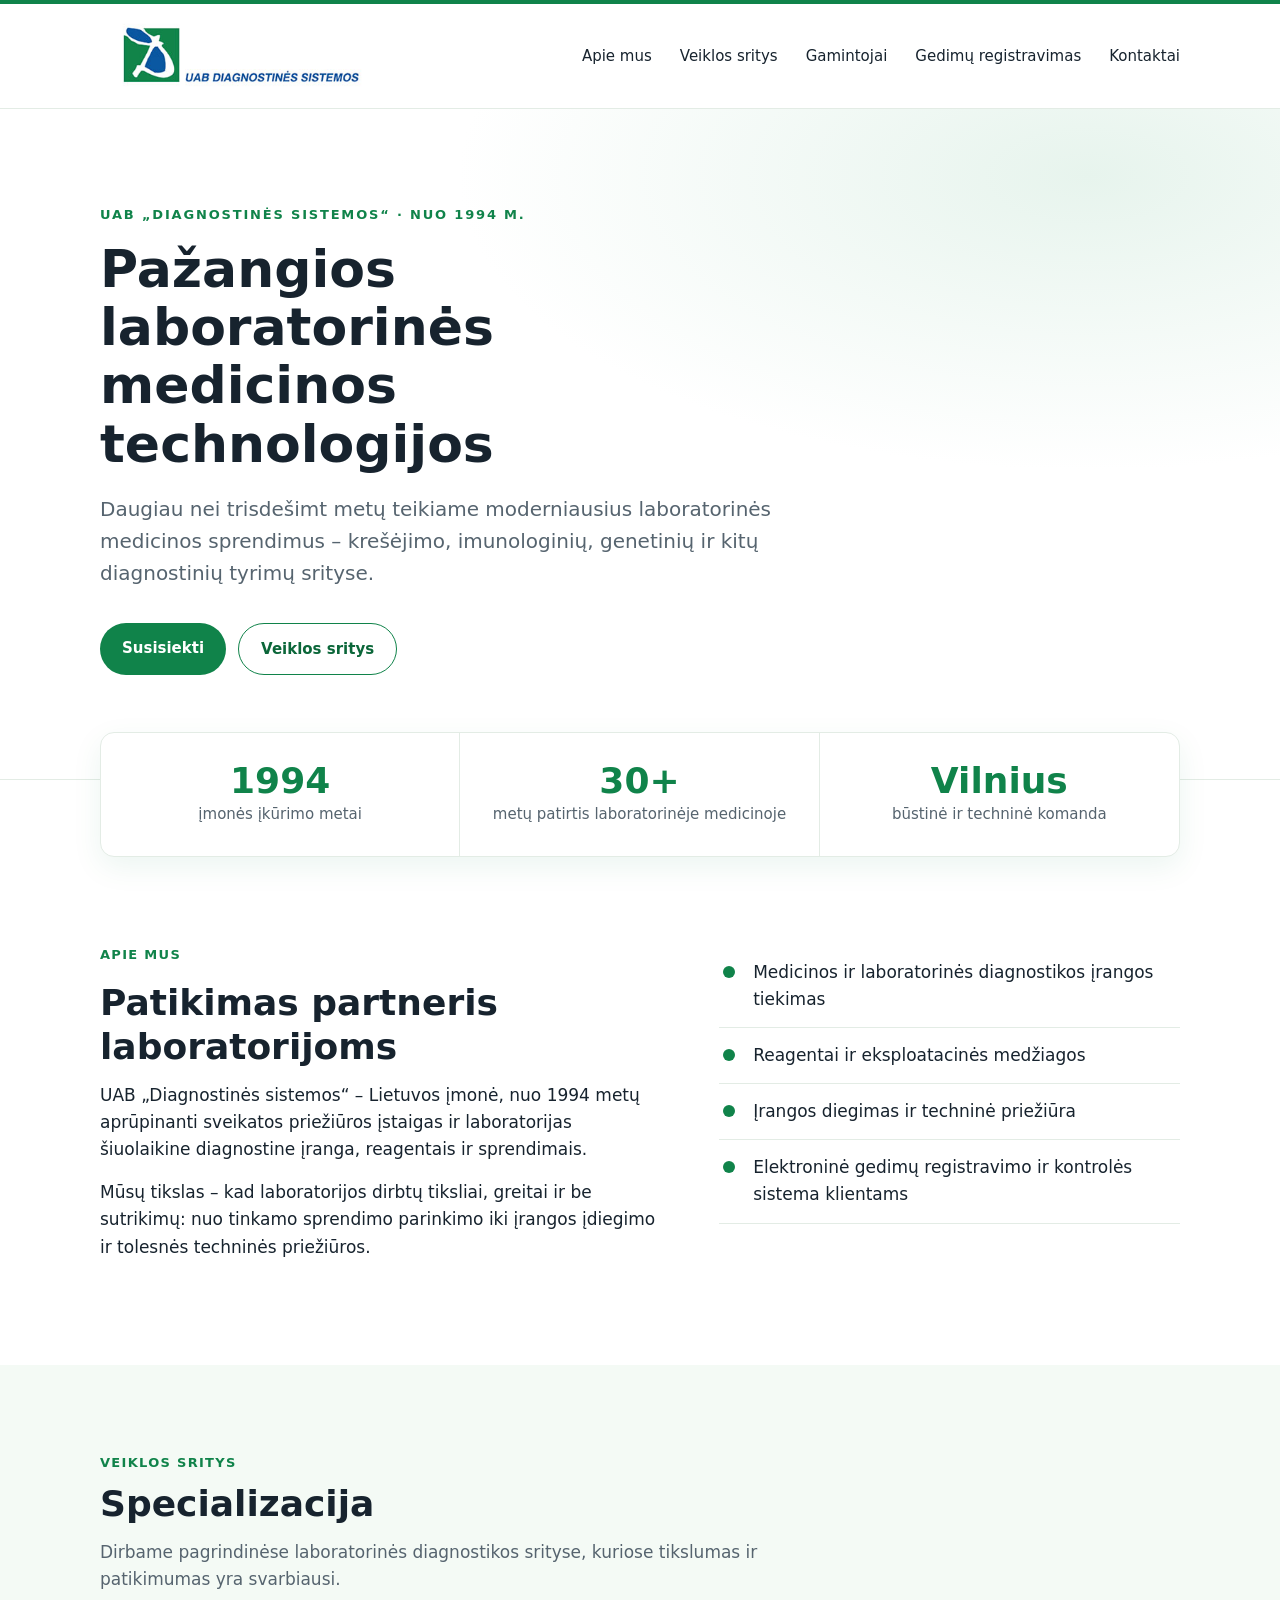
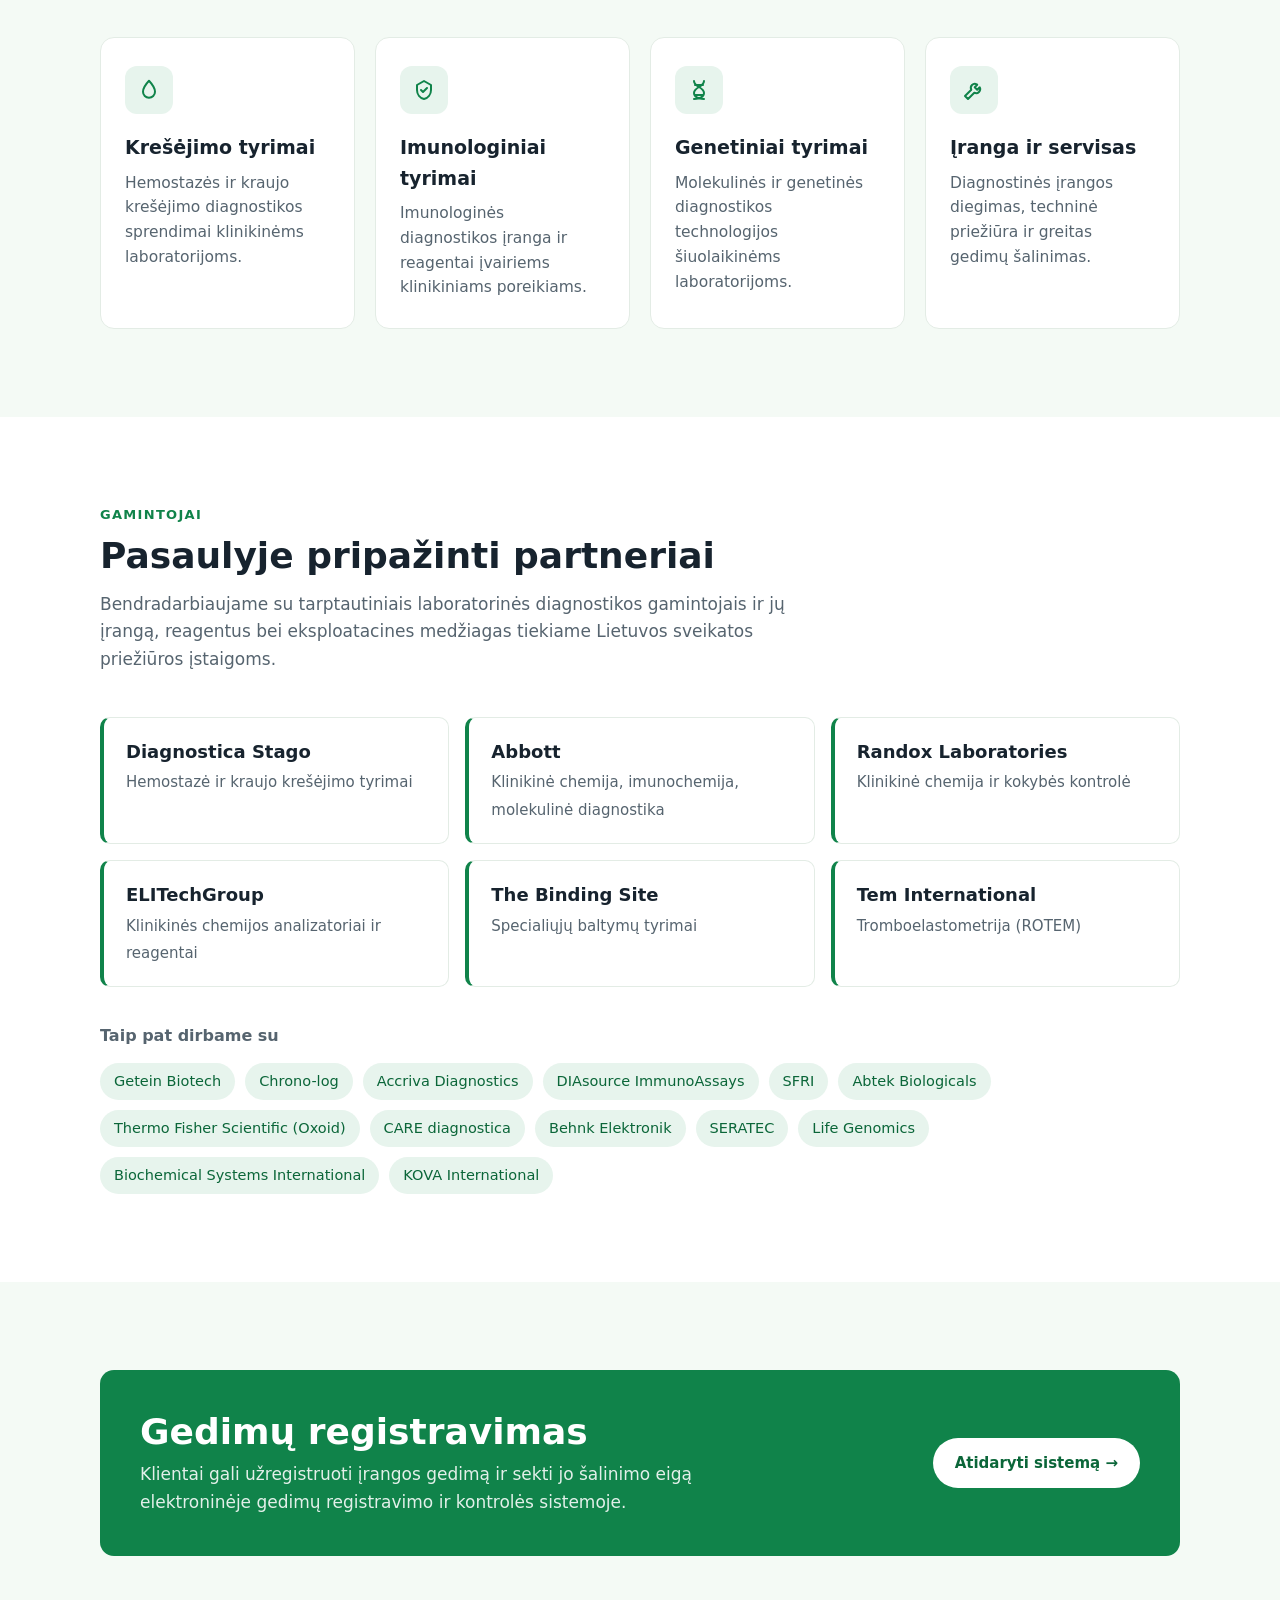
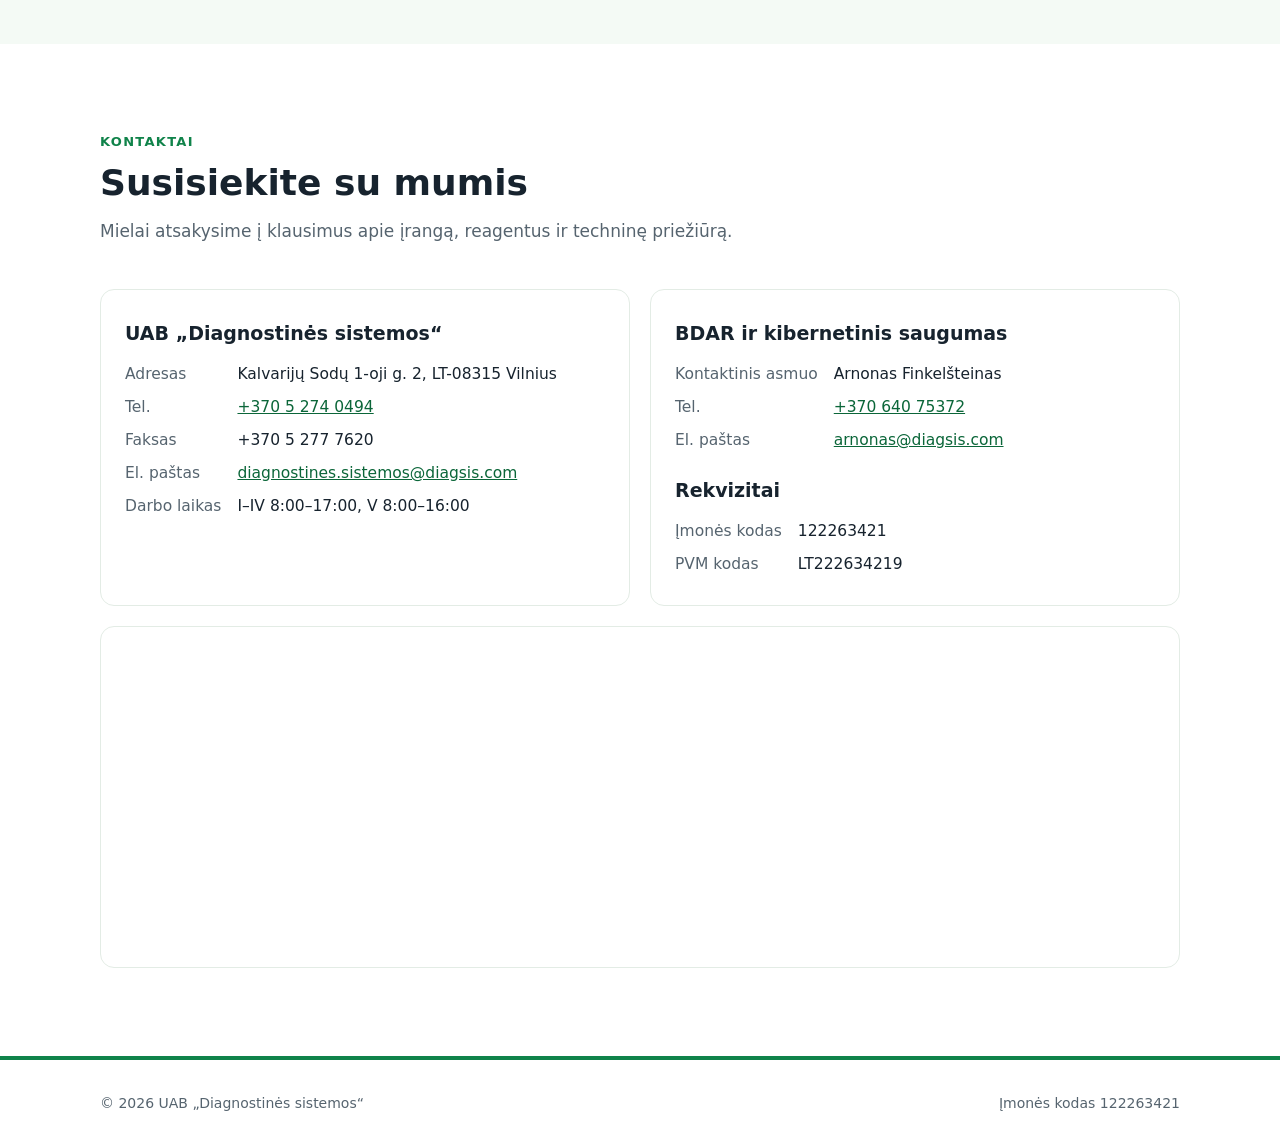
==== index.html @ 05406d53 "Gamintojų skiltis Co-Authored-By: Claude Opus 5 <noreply@anthropic.com>" ====
<!doctype html>
<html lang="lt">
<head>
  <meta charset="utf-8">
  <meta name="viewport" content="width=device-width, initial-scale=1">
  <title>UAB „Diagnostinės sistemos“ – pažangios laboratorinės medicinos technologijos</title>
  <meta name="description" content="Daugiau nei trisdešimt metų moderniausius laboratorinės medicinos sprendimus teikianti įmonė. Specializuojamės krešėjimo, imunologinių, genetinių ir kitų diagnostinių tyrimų srityse.">
  <link rel="icon" href="img/diagnostines-sistemos.jpg">
  <style>
    :root {
      --green: #10834a;
      --green-dark: #0b6639;
      --green-soft: #e7f4ed;
      --green-line: #c9e5d6;
      --ink: #17232e;
      --muted: #56646f;
      --line: #e3ece5;
      --bg: #ffffff;
      --bg-soft: #f4faf5;
      --radius: 14px;
      --wrap: 1120px;
    }
    * { box-sizing: border-box; }
    html { scroll-behavior: smooth; }
    body {
      margin: 0; background: var(--bg); color: var(--ink);
      font-family: system-ui, -apple-system, "Segoe UI", Roboto, Arial, sans-serif;
      line-height: 1.6; font-size: 17px;
    }
    a { color: var(--green-dark); }
    img { max-width: 100%; height: auto; display: block; }
    .wrap { max-width: var(--wrap); margin: 0 auto; padding: 0 20px; }

    /* Antraštė */
    header {
      position: sticky; top: 0; z-index: 10; background: rgba(255,255,255,.96);
      border-top: 4px solid var(--green); border-bottom: 1px solid var(--line); backdrop-filter: blur(6px);
    }
    .nav { display: flex; align-items: center; justify-content: space-between; gap: 16px; height: 104px; }
    .nav img { height: 76px; width: auto; }
    .nav ul { list-style: none; display: flex; gap: 28px; margin: 0; padding: 0; }
    .nav ul a { color: var(--ink); text-decoration: none; font-weight: 500; font-size: 15px; }
    .nav ul a:hover { color: var(--green); }
    @media (max-width: 760px) {
      .nav { height: 80px; }
      .nav img { height: 54px; }
      .nav ul { display: none; }
    }

    /* Pagrindinis blokas */
    .hero {
      background: radial-gradient(900px 420px at 85% 10%, var(--green-soft), transparent 70%), #fff;
      color: var(--ink); padding: 96px 0 104px; border-bottom: 1px solid var(--line);
    }
    .hero .eyebrow { text-transform: uppercase; letter-spacing: .14em; font-size: 13px; color: var(--green); font-weight: 600; margin: 0 0 14px; }
    .hero h1 { font-size: clamp(32px, 5vw, 52px); line-height: 1.12; margin: 0 0 20px; max-width: 16ch; font-weight: 700; color: var(--ink); }
    .hero p.lead { font-size: clamp(17px, 2vw, 20px); max-width: 58ch; margin: 0 0 34px; color: var(--muted); }
    .btns { display: flex; flex-wrap: wrap; gap: 12px; }
    .btn {
      display: inline-block; padding: 13px 22px; border-radius: 999px; font-weight: 600;
      text-decoration: none; font-size: 15px; transition: background .2s, color .2s;
    }
    .btn-primary { background: var(--green); color: #fff; }
    .btn-primary:hover { background: var(--green-dark); }
    .btn-outline { border: 1.5px solid var(--green); color: var(--green-dark); }
    .btn-outline:hover { background: var(--green-soft); }
    .btn-light { background: #fff; color: var(--green-dark); }
    .btn-light:hover { background: var(--green-soft); }

    /* Skaičiai */
    .facts { margin-top: -48px; }
    .facts .grid {
      display: grid; grid-template-columns: repeat(3, 1fr); background: #fff;
      border-radius: var(--radius); border: 1px solid var(--line); box-shadow: 0 10px 30px rgba(16,131,74,.08); overflow: hidden;
    }
    .fact { padding: 28px 24px; text-align: center; border-right: 1px solid var(--line); }
    .fact:last-child { border-right: 0; }
    .fact b { display: block; font-size: 36px; color: var(--green); line-height: 1.1; }
    .fact span { color: var(--muted); font-size: 15px; }
    @media (max-width: 640px) {
      .facts .grid { grid-template-columns: 1fr; }
      .fact { border-right: 0; border-bottom: 1px solid var(--line); }
      .fact:last-child { border-bottom: 0; }
    }

    /* Skyriai */
    section { padding: 88px 0; }
    section.soft { background: var(--bg-soft); }
    h2 { font-size: clamp(26px, 3.4vw, 36px); margin: 0 0 14px; line-height: 1.2; }
    .intro { color: var(--muted); max-width: 64ch; margin: 0 0 44px; }
    .kicker { color: var(--green); font-weight: 600; text-transform: uppercase; letter-spacing: .1em; font-size: 13px; margin: 0 0 8px; }

    .about { display: grid; grid-template-columns: 1.1fr .9fr; gap: 56px; align-items: start; }
    .about p { margin: 0 0 16px; }
    .about ul { margin: 0; padding: 0; list-style: none; }
    .about li { padding: 14px 0 14px 34px; border-bottom: 1px solid var(--line); position: relative; }
    .about li::before {
      content: ""; position: absolute; left: 4px; top: 21px; width: 12px; height: 12px;
      border-radius: 50%; background: var(--green);
    }
    @media (max-width: 820px) { .about { grid-template-columns: 1fr; gap: 28px; } }

    .cards { display: grid; grid-template-columns: repeat(auto-fit, minmax(240px, 1fr)); gap: 20px; }
    .card {
      transition: border-color .2s, box-shadow .2s;
      background: #fff; border: 1px solid var(--line); border-radius: var(--radius); padding: 28px 24px;
    }
    .card .icon {
      width: 48px; height: 48px; border-radius: 12px; display: grid; place-items: center;
      background: var(--green-soft); color: var(--green); margin-bottom: 18px;
    }
    .card h3 { margin: 0 0 8px; font-size: 19px; }
    .card:hover { border-color: var(--green-line); box-shadow: 0 8px 24px rgba(16,131,74,.08); }
    .card p { margin: 0; color: var(--muted); font-size: 15.5px; }

    /* Gamintojai */
    .brands { display: grid; grid-template-columns: repeat(auto-fit, minmax(300px, 1fr)); gap: 16px; }
    .brand {
      background: #fff; border: 1px solid var(--line); border-left: 4px solid var(--green);
      border-radius: 10px; padding: 20px 22px;
    }
    .brand b { display: block; font-size: 18px; margin-bottom: 2px; }
    .brand span { color: var(--muted); font-size: 15px; }
    .more { margin-top: 36px; }
    .more h3 { font-size: 16px; margin: 0 0 14px; color: var(--muted); font-weight: 600; }
    .chips { display: flex; flex-wrap: wrap; gap: 10px; margin: 0; padding: 0; list-style: none; }
    .chips li {
      background: var(--green-soft); color: var(--green-dark); border-radius: 999px;
      padding: 7px 14px; font-size: 14.5px; font-weight: 500;
    }
    @media (max-width: 360px) { .brands { grid-template-columns: 1fr; } }

    /* Gedimų sistema */
    .cta {
      display: flex; align-items: center; justify-content: space-between; gap: 28px; flex-wrap: wrap;
      background: var(--green); color: #fff; border-radius: var(--radius); padding: 40px;
    }
    .cta h2 { color: #fff; margin-bottom: 8px; }
    .cta p { margin: 0; opacity: .88; max-width: 56ch; }

    /* Kontaktai */
    .contact { display: grid; grid-template-columns: 1fr 1fr; gap: 20px; }
    .contact .card h3 { margin-bottom: 14px; }
    .contact dl { margin: 0; display: grid; grid-template-columns: auto 1fr; gap: 8px 16px; font-size: 15.5px; }
    .contact dt { color: var(--muted); }
    .contact dd { margin: 0; overflow-wrap: anywhere; }
    .map { grid-column: 1 / -1; border-radius: var(--radius); overflow: hidden; border: 1px solid var(--line); }
    .map iframe { width: 100%; height: 340px; border: 0; display: block; }
    @media (max-width: 760px) { .contact { grid-template-columns: 1fr; } .cta { padding: 28px; } }

    footer { background: #fff; color: var(--muted); border-top: 4px solid var(--green); padding: 32px 0; font-size: 14px; }
    footer .wrap { display: flex; justify-content: space-between; gap: 16px; flex-wrap: wrap; }
  </style>
</head>
<body>

  <header>
    <div class="wrap nav">
      <a href="#"><img src="img/diagnostines-sistemos.jpg" alt="UAB „Diagnostinės sistemos“" width="400" height="107"></a>
      <ul>
        <li><a href="#apie">Apie mus</a></li>
        <li><a href="#sritys">Veiklos sritys</a></li>
        <li><a href="#gamintojai">Gamintojai</a></li>
        <li><a href="#gedimai">Gedimų registravimas</a></li>
        <li><a href="#kontaktai">Kontaktai</a></li>
      </ul>
    </div>
  </header>

  <main>
    <div class="hero">
      <div class="wrap">
        <p class="eyebrow">UAB „Diagnostinės sistemos“ · nuo 1994 m.</p>
        <h1>Pažangios laboratorinės medicinos technologijos</h1>
        <p class="lead">Daugiau nei trisdešimt metų teikiame moderniausius laboratorinės medicinos sprendimus – krešėjimo, imunologinių, genetinių ir kitų diagnostinių tyrimų srityse.</p>
        <div class="btns">
          <a class="btn btn-primary" href="#kontaktai">Susisiekti</a>
          <a class="btn btn-outline" href="#sritys">Veiklos sritys</a>
        </div>
      </div>
    </div>

    <div class="wrap facts">
      <div class="grid">
        <div class="fact"><b>1994</b><span>įmonės įkūrimo metai</span></div>
        <div class="fact"><b>30+</b><span>metų patirtis laboratorinėje medicinoje</span></div>
        <div class="fact"><b>Vilnius</b><span>būstinė ir techninė komanda</span></div>
      </div>
    </div>

    <section id="apie">
      <div class="wrap about">
        <div>
          <p class="kicker">Apie mus</p>
          <h2>Patikimas partneris laboratorijoms</h2>
          <p>UAB „Diagnostinės sistemos“ – Lietuvos įmonė, nuo 1994 metų aprūpinanti sveikatos priežiūros įstaigas ir laboratorijas šiuolaikine diagnostine įranga, reagentais ir sprendimais.</p>
          <p>Mūsų tikslas – kad laboratorijos dirbtų tiksliai, greitai ir be sutrikimų: nuo tinkamo sprendimo parinkimo iki įrangos įdiegimo ir tolesnės techninės priežiūros.</p>
        </div>
        <ul>
          <li>Medicinos ir laboratorinės diagnostikos įrangos tiekimas</li>
          <li>Reagentai ir eksploatacinės medžiagos</li>
          <li>Įrangos diegimas ir techninė priežiūra</li>
          <li>Elektroninė gedimų registravimo ir kontrolės sistema klientams</li>
        </ul>
      </div>
    </section>

    <section id="sritys" class="soft">
      <div class="wrap">
        <p class="kicker">Veiklos sritys</p>
        <h2>Specializacija</h2>
        <p class="intro">Dirbame pagrindinėse laboratorinės diagnostikos srityse, kuriose tikslumas ir patikimumas yra svarbiausi.</p>
        <div class="cards">
          <div class="card">
            <div class="icon"><svg width="24" height="24" viewBox="0 0 24 24" fill="none" stroke="currentColor" stroke-width="2" stroke-linecap="round" stroke-linejoin="round"><path d="M12 2.7s6 6.4 6 11a6 6 0 0 1-12 0c0-4.6 6-11 6-11z"/></svg></div>
            <h3>Krešėjimo tyrimai</h3>
            <p>Hemostazės ir kraujo krešėjimo diagnostikos sprendimai klinikinėms laboratorijoms.</p>
          </div>
          <div class="card">
            <div class="icon"><svg width="24" height="24" viewBox="0 0 24 24" fill="none" stroke="currentColor" stroke-width="2" stroke-linecap="round" stroke-linejoin="round"><path d="M12 3l7 4v5c0 4.5-3 8-7 9-4-1-7-4.5-7-9V7l7-4z"/><path d="M9 12l2 2 4-4"/></svg></div>
            <h3>Imunologiniai tyrimai</h3>
            <p>Imunologinės diagnostikos įranga ir reagentai įvairiems klinikiniams poreikiams.</p>
          </div>
          <div class="card">
            <div class="icon"><svg width="24" height="24" viewBox="0 0 24 24" fill="none" stroke="currentColor" stroke-width="2" stroke-linecap="round" stroke-linejoin="round"><path d="M7 3c0 6 10 6 10 12s-10 6-10 6"/><path d="M17 3c0 6-10 6-10 12s10 6 10 6"/><path d="M8 7h8M8 17h8"/></svg></div>
            <h3>Genetiniai tyrimai</h3>
            <p>Molekulinės ir genetinės diagnostikos technologijos šiuolaikinėms laboratorijoms.</p>
          </div>
          <div class="card">
            <div class="icon"><svg width="24" height="24" viewBox="0 0 24 24" fill="none" stroke="currentColor" stroke-width="2" stroke-linecap="round" stroke-linejoin="round"><path d="M14.7 6.3a4 4 0 0 0-5.4 5.4L3 18l3 3 6.3-6.3a4 4 0 0 0 5.4-5.4l-2.5 2.5-2.5-2.5 2.5-2.5z"/></svg></div>
            <h3>Įranga ir servisas</h3>
            <p>Diagnostinės įrangos diegimas, techninė priežiūra ir greitas gedimų šalinimas.</p>
          </div>
        </div>
      </div>
    </section>

    <section id="gamintojai">
      <div class="wrap">
        <p class="kicker">Gamintojai</p>
        <h2>Pasaulyje pripažinti partneriai</h2>
        <p class="intro">Bendradarbiaujame su tarptautiniais laboratorinės diagnostikos gamintojais ir jų įrangą, reagentus bei eksploatacines medžiagas tiekiame Lietuvos sveikatos priežiūros įstaigoms.</p>
        <div class="brands">
          <div class="brand"><b>Diagnostica Stago</b><span>Hemostazė ir kraujo krešėjimo tyrimai</span></div>
          <div class="brand"><b>Abbott</b><span>Klinikinė chemija, imunochemija, molekulinė diagnostika</span></div>
          <div class="brand"><b>Randox Laboratories</b><span>Klinikinė chemija ir kokybės kontrolė</span></div>
          <div class="brand"><b>ELITechGroup</b><span>Klinikinės chemijos analizatoriai ir reagentai</span></div>
          <div class="brand"><b>The Binding Site</b><span>Specialiųjų baltymų tyrimai</span></div>
          <div class="brand"><b>Tem International</b><span>Tromboelastometrija (ROTEM)</span></div>
        </div>
        <div class="more">
          <h3>Taip pat dirbame su</h3>
          <ul class="chips">
            <li>Getein Biotech</li>
            <li>Chrono-log</li>
            <li>Accriva Diagnostics</li>
            <li>DIAsource ImmunoAssays</li>
            <li>SFRI</li>
            <li>Abtek Biologicals</li>
            <li>Thermo Fisher Scientific (Oxoid)</li>
            <li>CARE diagnostica</li>
            <li>Behnk Elektronik</li>
            <li>SERATEC</li>
            <li>Life Genomics</li>
            <li>Biochemical Systems International</li>
            <li>KOVA International</li>
          </ul>
        </div>
      </div>
    </section>

    <section id="gedimai" class="soft">
      <div class="wrap">
        <div class="cta">
          <div>
            <h2>Gedimų registravimas</h2>
            <p>Klientai gali užregistruoti įrangos gedimą ir sekti jo šalinimo eigą elektroninėje gedimų registravimo ir kontrolės sistemoje.</p>
          </div>
          <a class="btn btn-light" href="http://diagsis.com/egkrks/" target="_blank" rel="noopener">Atidaryti sistemą →</a>
        </div>
      </div>
    </section>

    <section id="kontaktai">
      <div class="wrap">
        <p class="kicker">Kontaktai</p>
        <h2>Susisiekite su mumis</h2>
        <p class="intro">Mielai atsakysime į klausimus apie įrangą, reagentus ir techninę priežiūrą.</p>
        <div class="contact">
          <div class="card">
            <h3>UAB „Diagnostinės sistemos“</h3>
            <dl>
              <dt>Adresas</dt><dd>Kalvarijų Sodų 1-oji g. 2, LT-08315 Vilnius</dd>
              <dt>Tel.</dt><dd><a href="tel:+37052740494">+370 5 274 0494</a></dd>
              <dt>Faksas</dt><dd>+370 5 277 7620</dd>
              <dt>El. paštas</dt><dd><a href="mailto:diagnostines.sistemos@diagsis.com">diagnostines.sistemos@diagsis.com</a></dd>
              <dt>Darbo laikas</dt><dd>I–IV 8:00–17:00, V 8:00–16:00</dd>
            </dl>
          </div>
          <div class="card">
            <h3>BDAR ir kibernetinis saugumas</h3>
            <dl>
              <dt>Kontaktinis asmuo</dt><dd>Arnonas Finkelšteinas</dd>
              <dt>Tel.</dt><dd><a href="tel:+37064075372">+370 640 75372</a></dd>
              <dt>El. paštas</dt><dd><a href="mailto:arnonas@diagsis.com">arnonas@diagsis.com</a></dd>
            </dl>
            <h3 style="margin-top:22px">Rekvizitai</h3>
            <dl>
              <dt>Įmonės kodas</dt><dd>122263421</dd>
              <dt>PVM kodas</dt><dd>LT222634219</dd>
            </dl>
          </div>
          <div class="map">
            <iframe title="Žemėlapis" loading="lazy"
              src="https://www.google.com/maps?q=Kalvarij%C5%B3+Sod%C5%B3+1-oji+g.+2,+Vilnius&output=embed"></iframe>
          </div>
        </div>
      </div>
    </section>
  </main>

  <footer>
    <div class="wrap">
      <span>© <span id="metai">2026</span> UAB „Diagnostinės sistemos“</span>
      <span>Įmonės kodas 122263421</span>
    </div>
  </footer>

  <script>document.getElementById('metai').textContent = new Date().getFullYear();</script>
</body>
</html>
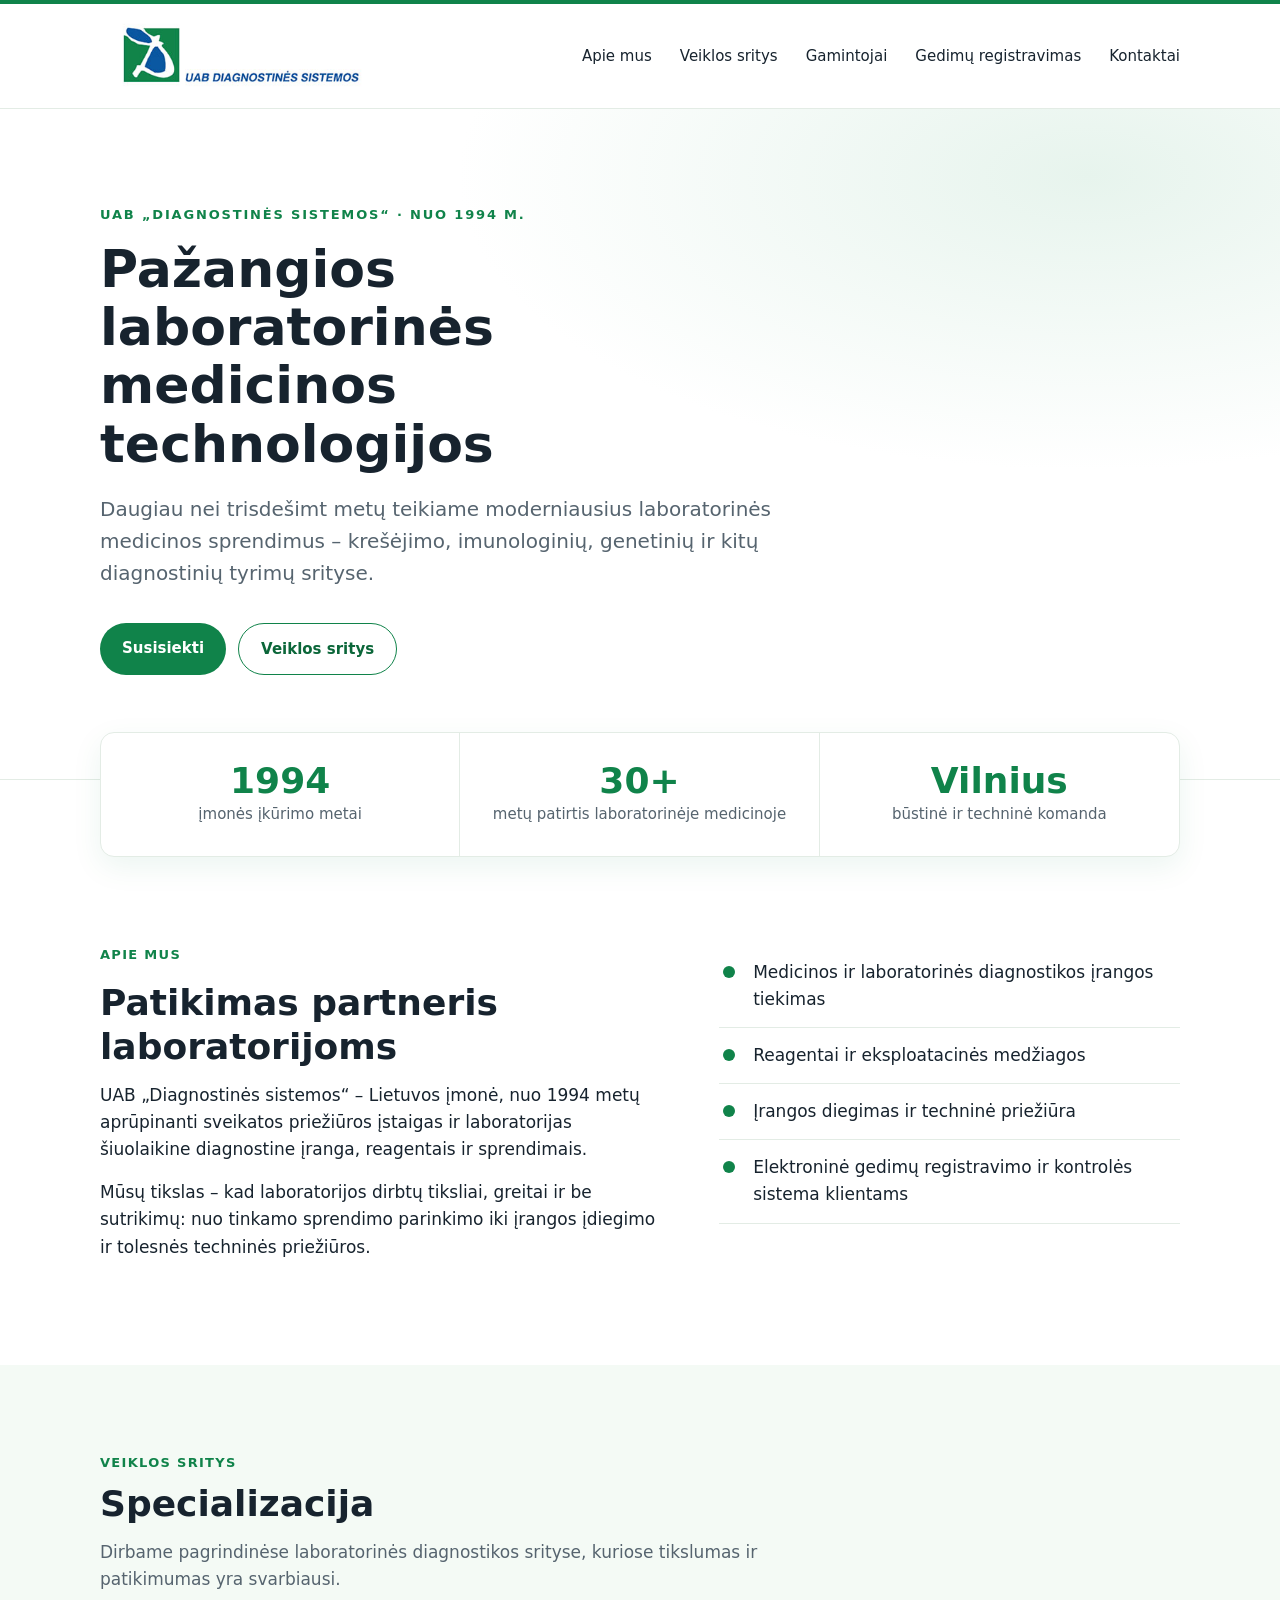
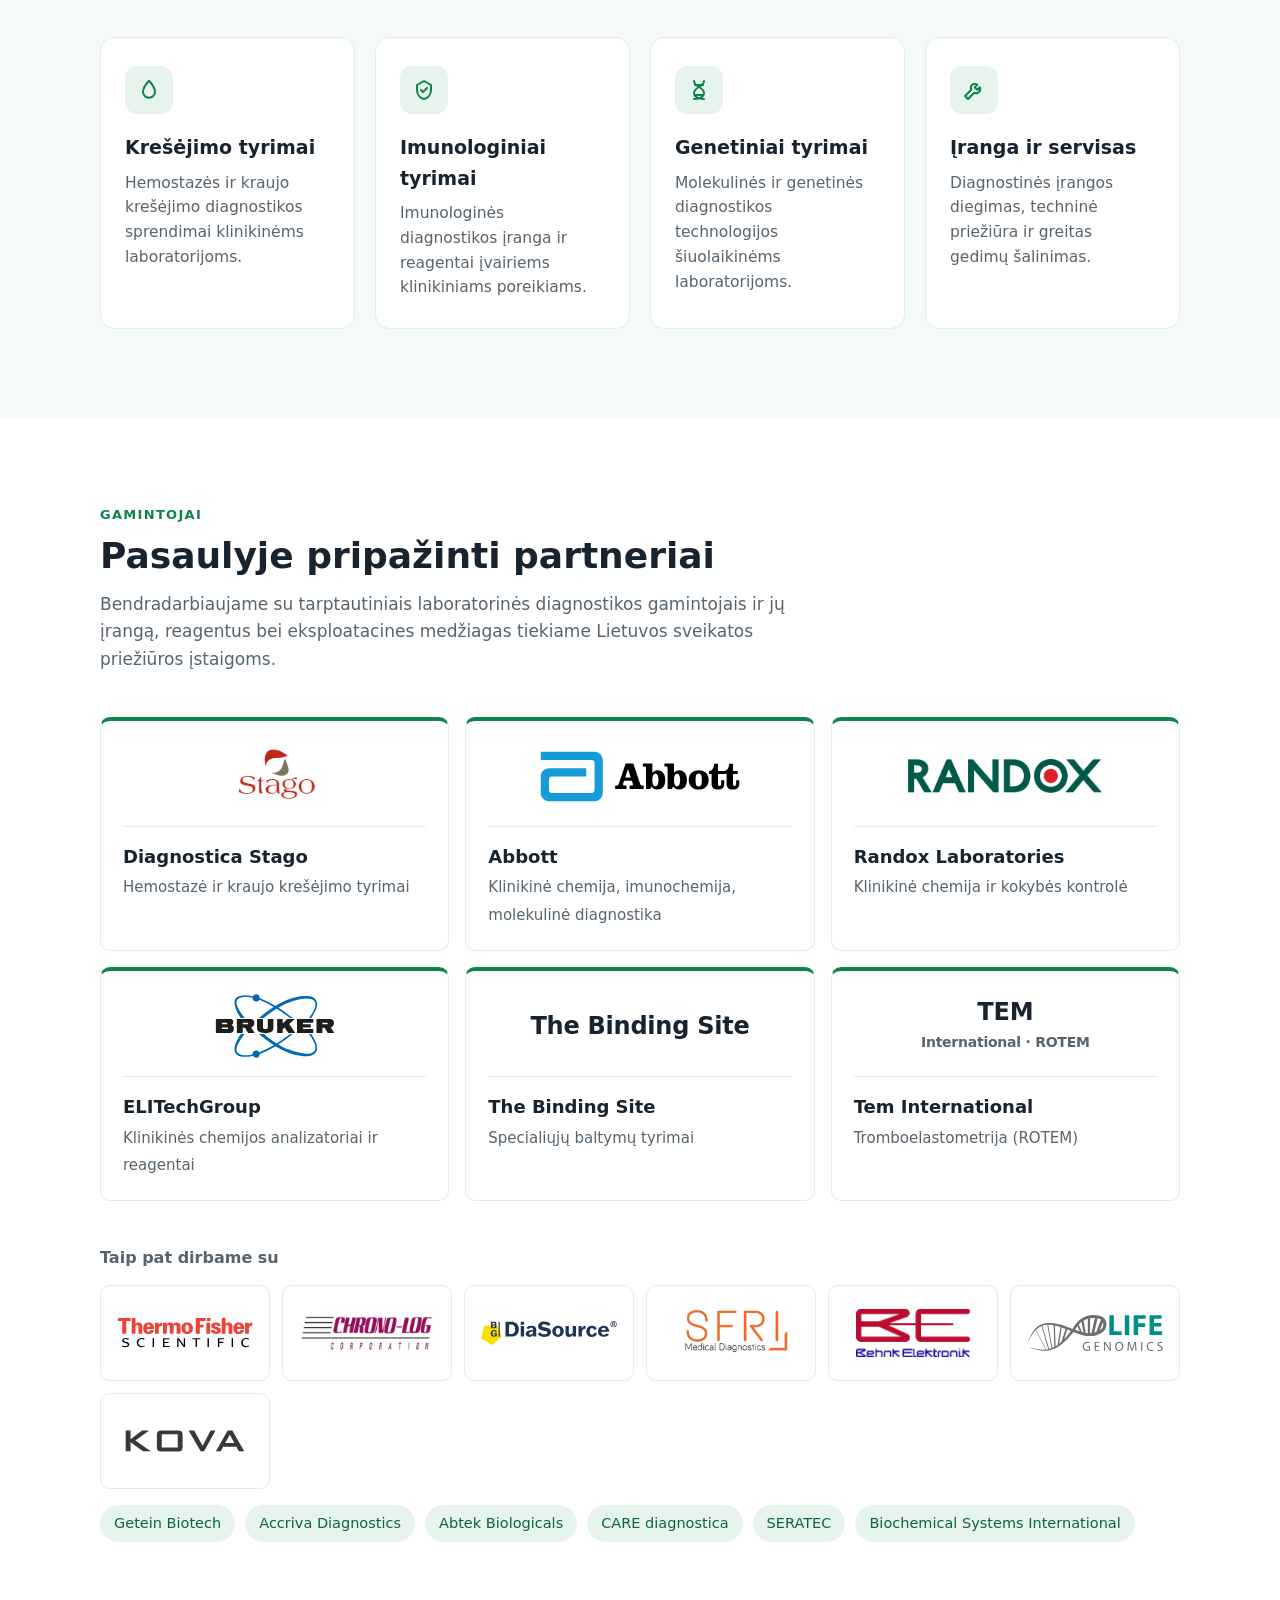
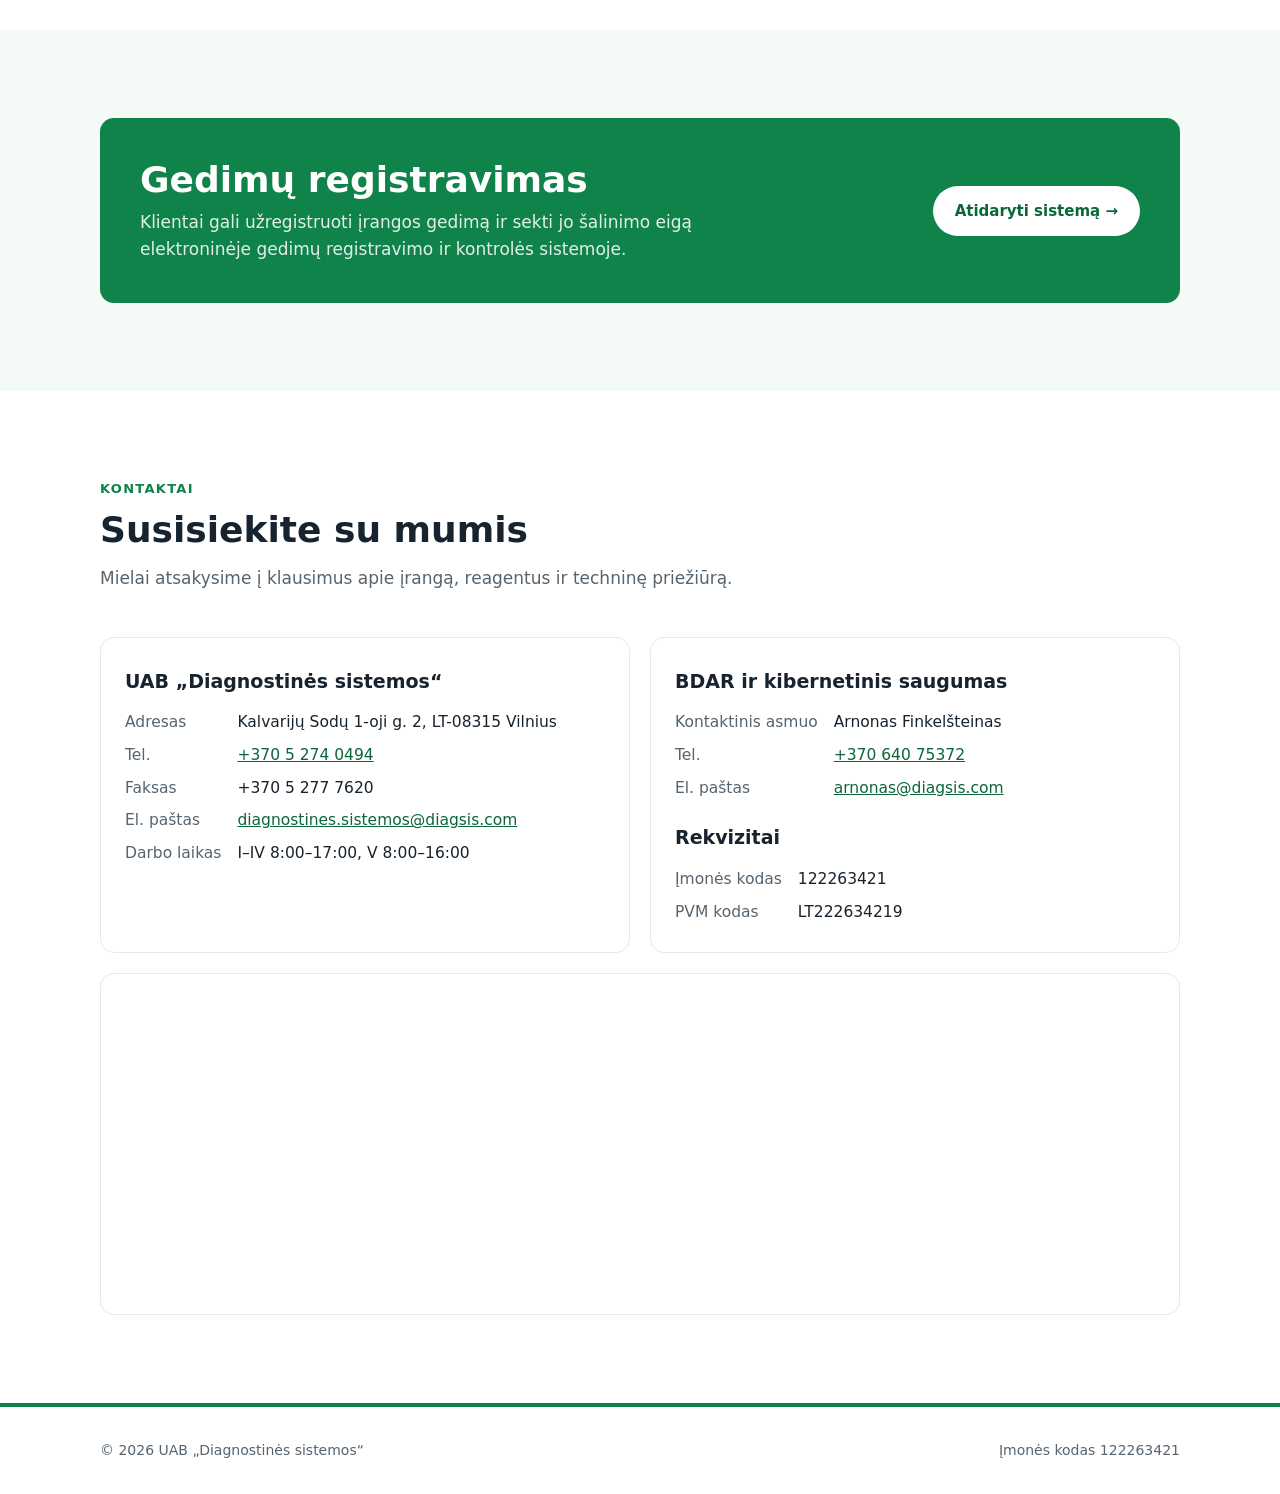
==== commit 5060952d: "Gamintojų logotipai, vietinis peržiūros serveris, meniu nelūžta vidutiniame ekrane Co-Authored-By: C" ====
--- a/index.html
+++ b/index.html
@@ -39,8 +39,9 @@
     .nav { display: flex; align-items: center; justify-content: space-between; gap: 16px; height: 104px; }
     .nav img { height: 76px; width: auto; }
     .nav ul { list-style: none; display: flex; gap: 28px; margin: 0; padding: 0; }
-    .nav ul a { color: var(--ink); text-decoration: none; font-weight: 500; font-size: 15px; }
+    .nav ul a { color: var(--ink); text-decoration: none; font-weight: 500; font-size: 15px; white-space: nowrap; }
     .nav ul a:hover { color: var(--green); }
+    @media (max-width: 1000px) { .nav img { height: 60px; } .nav ul { gap: 18px; } .nav ul a { font-size: 14px; } }
     @media (max-width: 760px) {
       .nav { height: 80px; }
       .nav img { height: 54px; }
@@ -116,12 +117,29 @@
     /* Gamintojai */
     .brands { display: grid; grid-template-columns: repeat(auto-fit, minmax(300px, 1fr)); gap: 16px; }
     .brand {
-      background: #fff; border: 1px solid var(--line); border-left: 4px solid var(--green);
-      border-radius: 10px; padding: 20px 22px;
-    }
+      background: #fff; border: 1px solid var(--line); border-top: 4px solid var(--green);
+      border-radius: 10px; padding: 22px; transition: box-shadow .2s;
+    }
+    .brand:hover { box-shadow: 0 8px 24px rgba(16,131,74,.08); }
+    .brand .logo {
+      height: 84px; display: flex; align-items: center; justify-content: center;
+      margin-bottom: 16px; padding-bottom: 16px; border-bottom: 1px solid var(--line);
+    }
+    .brand .logo img { max-height: 64px; max-width: 200px; width: auto; object-fit: contain; }
+    .brand .logo img.tall { max-height: 84px; }
+    .wordmark { font-size: 24px; font-weight: 700; letter-spacing: -.01em; color: var(--ink); text-align: center; line-height: 1.15; }
     .brand b { display: block; font-size: 18px; margin-bottom: 2px; }
     .brand span { color: var(--muted); font-size: 15px; }
-    .more { margin-top: 36px; }
+    .logowall {
+      display: grid; grid-template-columns: repeat(auto-fill, minmax(160px, 1fr)); gap: 12px;
+      margin: 0 0 16px; padding: 0; list-style: none;
+    }
+    .logowall li {
+      background: #fff; border: 1px solid var(--line); border-radius: 10px; height: 96px;
+      display: flex; align-items: center; justify-content: center; padding: 16px;
+    }
+    .logowall img { max-height: 48px; max-width: 100%; width: auto; object-fit: contain; }
+    .more { margin-top: 44px; }
     .more h3 { font-size: 16px; margin: 0 0 14px; color: var(--muted); font-weight: 600; }
     .chips { display: flex; flex-wrap: wrap; gap: 10px; margin: 0; padding: 0; list-style: none; }
     .chips li {
@@ -241,29 +259,49 @@
         <h2>Pasaulyje pripažinti partneriai</h2>
         <p class="intro">Bendradarbiaujame su tarptautiniais laboratorinės diagnostikos gamintojais ir jų įrangą, reagentus bei eksploatacines medžiagas tiekiame Lietuvos sveikatos priežiūros įstaigoms.</p>
         <div class="brands">
-          <div class="brand"><b>Diagnostica Stago</b><span>Hemostazė ir kraujo krešėjimo tyrimai</span></div>
-          <div class="brand"><b>Abbott</b><span>Klinikinė chemija, imunochemija, molekulinė diagnostika</span></div>
-          <div class="brand"><b>Randox Laboratories</b><span>Klinikinė chemija ir kokybės kontrolė</span></div>
-          <div class="brand"><b>ELITechGroup</b><span>Klinikinės chemijos analizatoriai ir reagentai</span></div>
-          <div class="brand"><b>The Binding Site</b><span>Specialiųjų baltymų tyrimai</span></div>
-          <div class="brand"><b>Tem International</b><span>Tromboelastometrija (ROTEM)</span></div>
+          <div class="brand">
+            <div class="logo"><img class="tall" src="img/gamintojai/stago.png" alt="Stago" loading="lazy"></div>
+            <b>Diagnostica Stago</b><span>Hemostazė ir kraujo krešėjimo tyrimai</span>
+          </div>
+          <div class="brand">
+            <div class="logo"><img src="img/gamintojai/abbott.svg" alt="Abbott" loading="lazy"></div>
+            <b>Abbott</b><span>Klinikinė chemija, imunochemija, molekulinė diagnostika</span>
+          </div>
+          <div class="brand">
+            <div class="logo"><img src="img/gamintojai/randox.png" alt="Randox" loading="lazy" style="max-height:34px"></div>
+            <b>Randox Laboratories</b><span>Klinikinė chemija ir kokybės kontrolė</span>
+          </div>
+          <div class="brand">
+            <div class="logo"><img src="img/gamintojai/elitech.svg" alt="ELITechGroup" loading="lazy"></div>
+            <b>ELITechGroup</b><span>Klinikinės chemijos analizatoriai ir reagentai</span>
+          </div>
+          <div class="brand">
+            <div class="logo"><div class="wordmark">The Binding Site</div></div>
+            <b>The Binding Site</b><span>Specialiųjų baltymų tyrimai</span>
+          </div>
+          <div class="brand">
+            <div class="logo"><div class="wordmark">TEM<br><small style="font-size:14px;font-weight:600;color:var(--muted)">International · ROTEM</small></div></div>
+            <b>Tem International</b><span>Tromboelastometrija (ROTEM)</span>
+          </div>
         </div>
         <div class="more">
           <h3>Taip pat dirbame su</h3>
+          <ul class="logowall">
+            <li><img src="img/gamintojai/thermofisher.svg" alt="Thermo Fisher Scientific" loading="lazy"></li>
+            <li><img src="img/gamintojai/chronolog.png" alt="Chrono-log" loading="lazy"></li>
+            <li><img src="img/gamintojai/diasource.svg" alt="DIAsource ImmunoAssays" loading="lazy" style="max-height:30px"></li>
+            <li><img src="img/gamintojai/sfri.png" alt="SFRI" loading="lazy"></li>
+            <li><img src="img/gamintojai/behnk.png" alt="Behnk Elektronik" loading="lazy"></li>
+            <li><img src="img/gamintojai/lifegenomics.svg" alt="Life Genomics" loading="lazy"></li>
+            <li><img src="img/gamintojai/kova.svg" alt="KOVA International" loading="lazy" style="max-height:36px"></li>
+          </ul>
           <ul class="chips">
             <li>Getein Biotech</li>
-            <li>Chrono-log</li>
             <li>Accriva Diagnostics</li>
-            <li>DIAsource ImmunoAssays</li>
-            <li>SFRI</li>
             <li>Abtek Biologicals</li>
-            <li>Thermo Fisher Scientific (Oxoid)</li>
             <li>CARE diagnostica</li>
-            <li>Behnk Elektronik</li>
             <li>SERATEC</li>
-            <li>Life Genomics</li>
             <li>Biochemical Systems International</li>
-            <li>KOVA International</li>
           </ul>
         </div>
       </div>
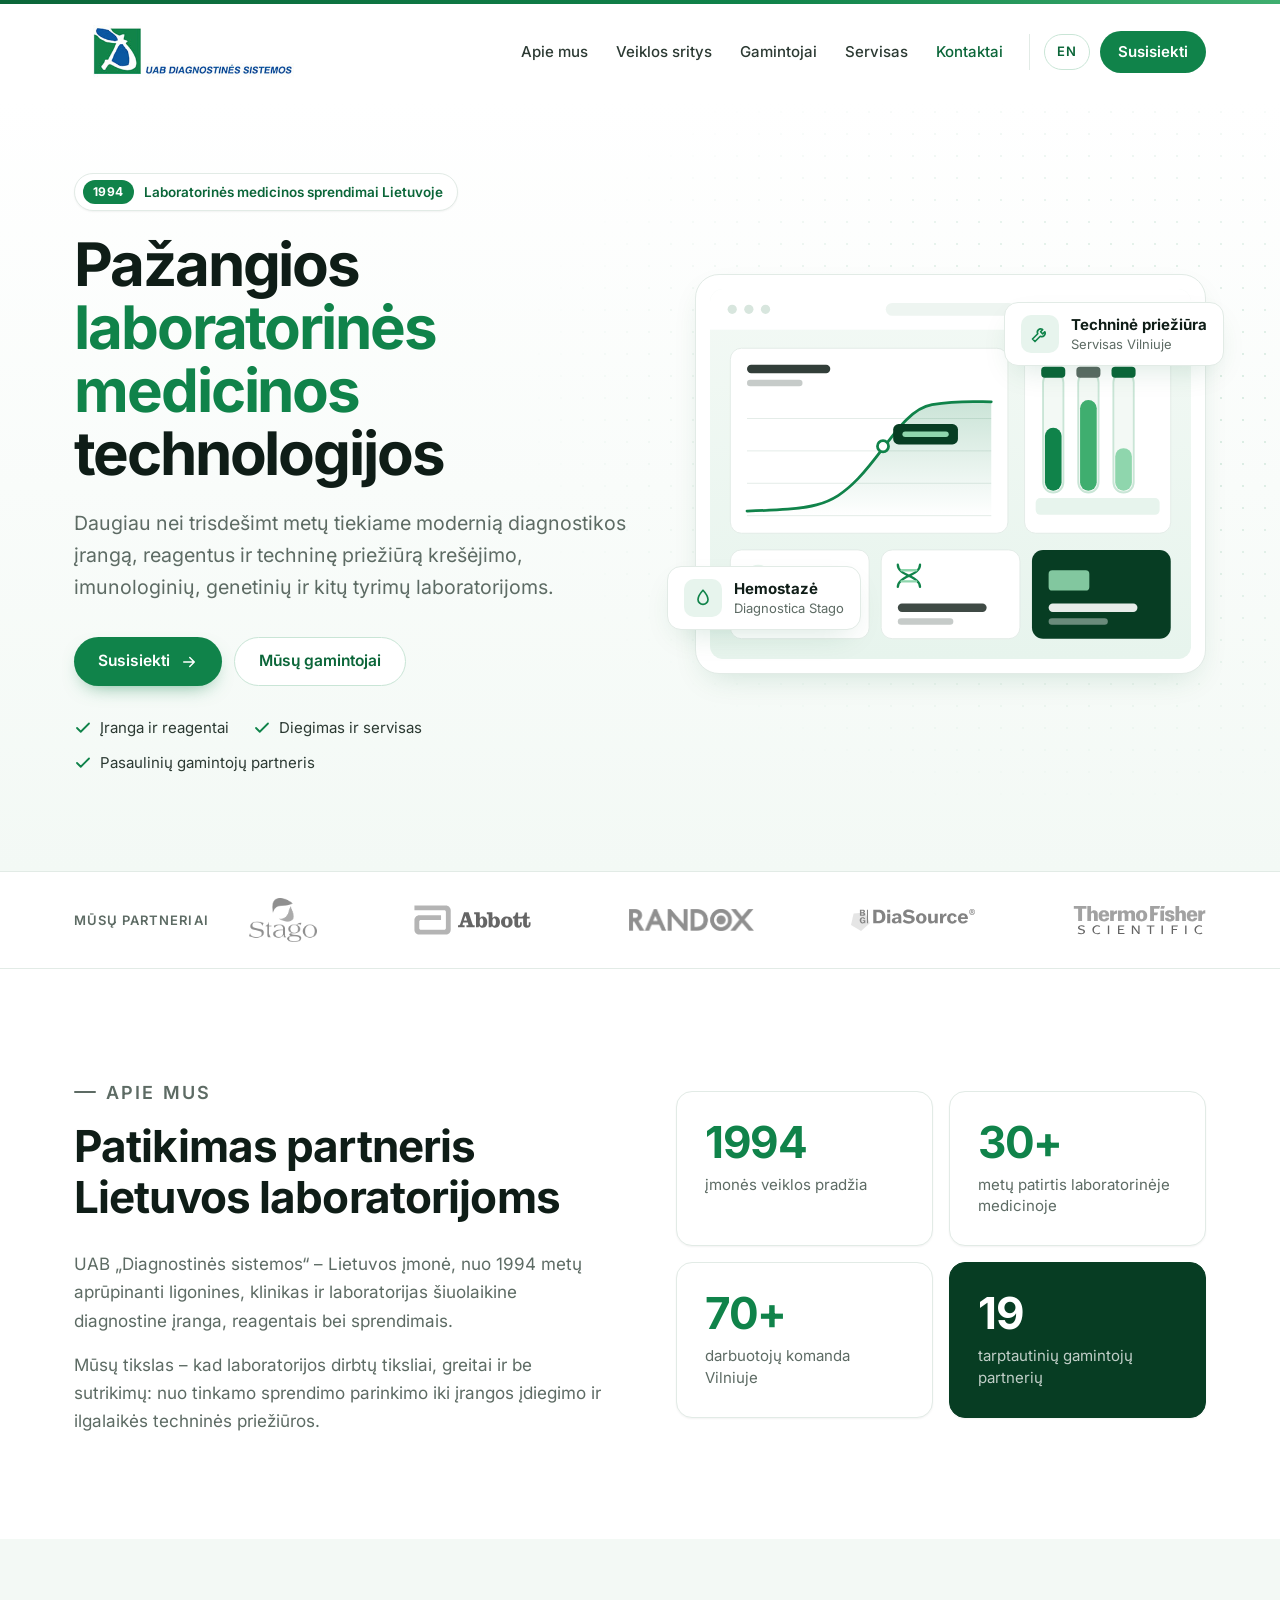
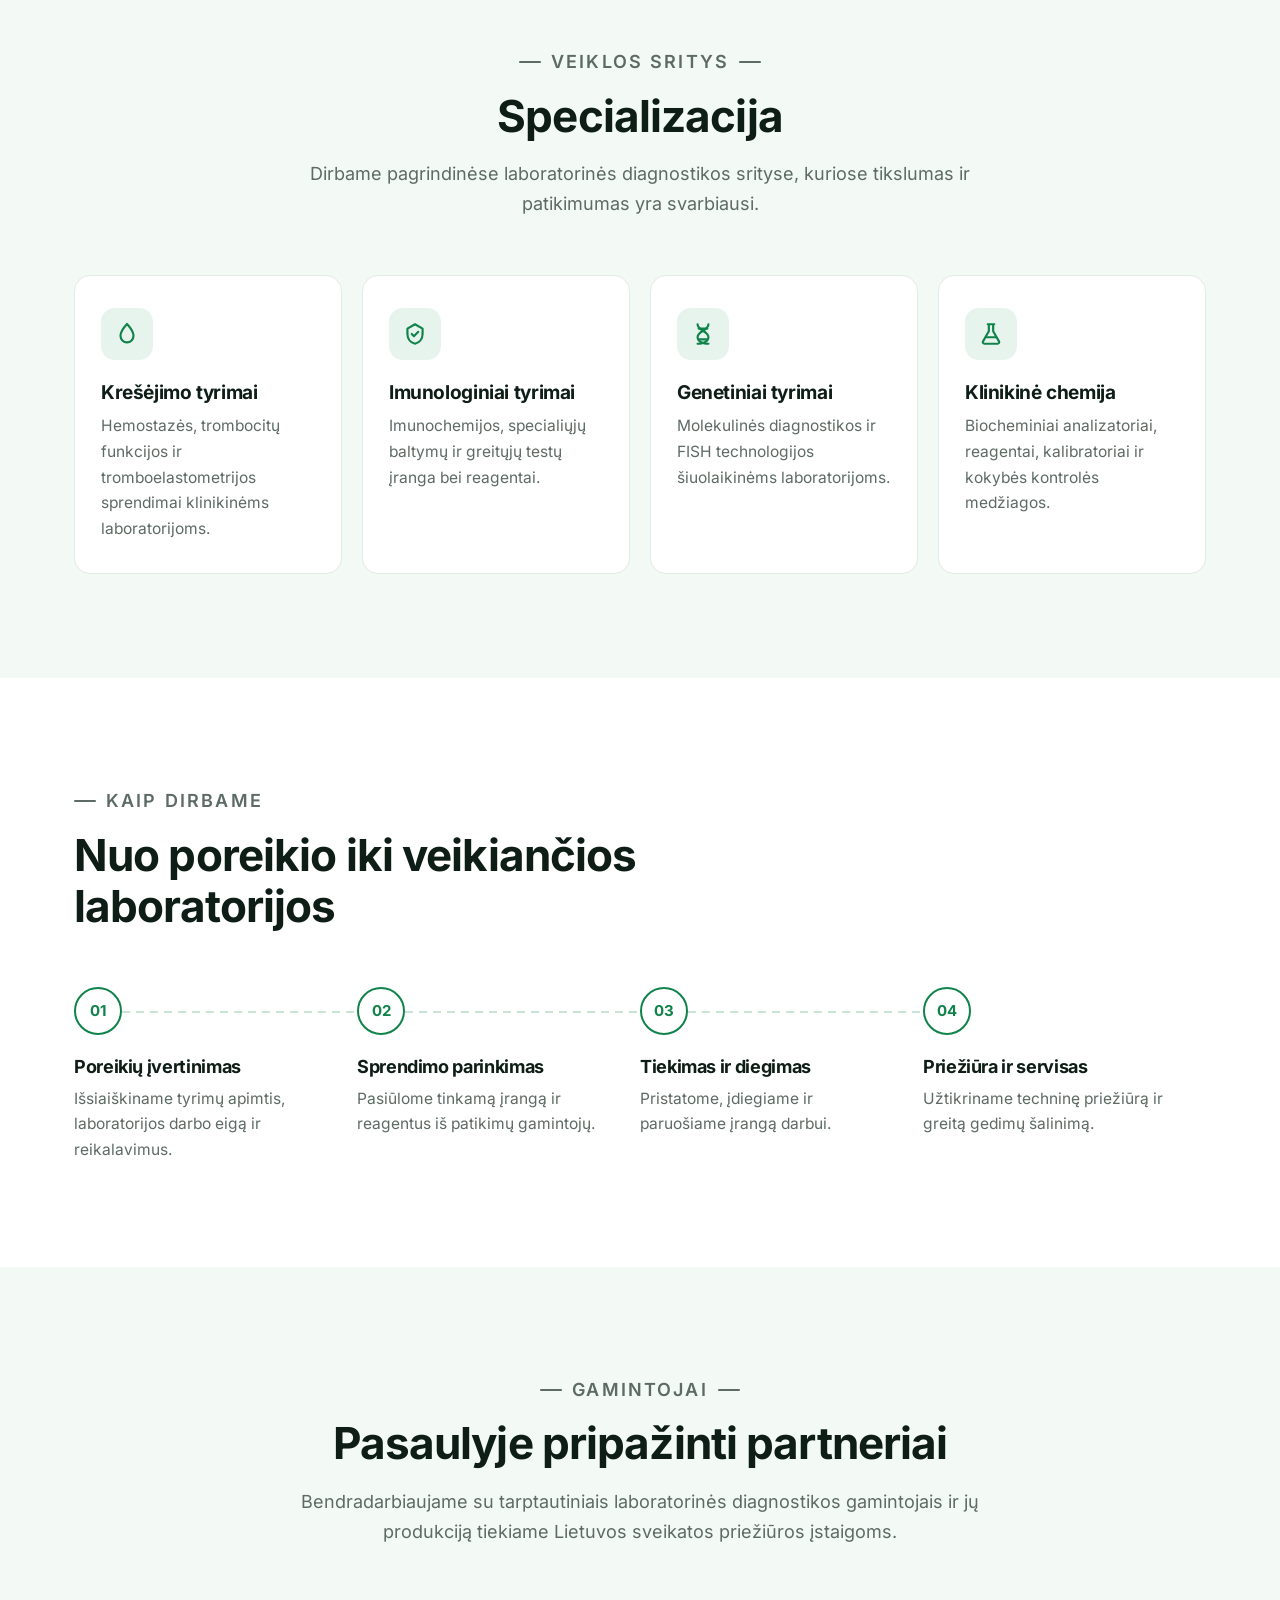
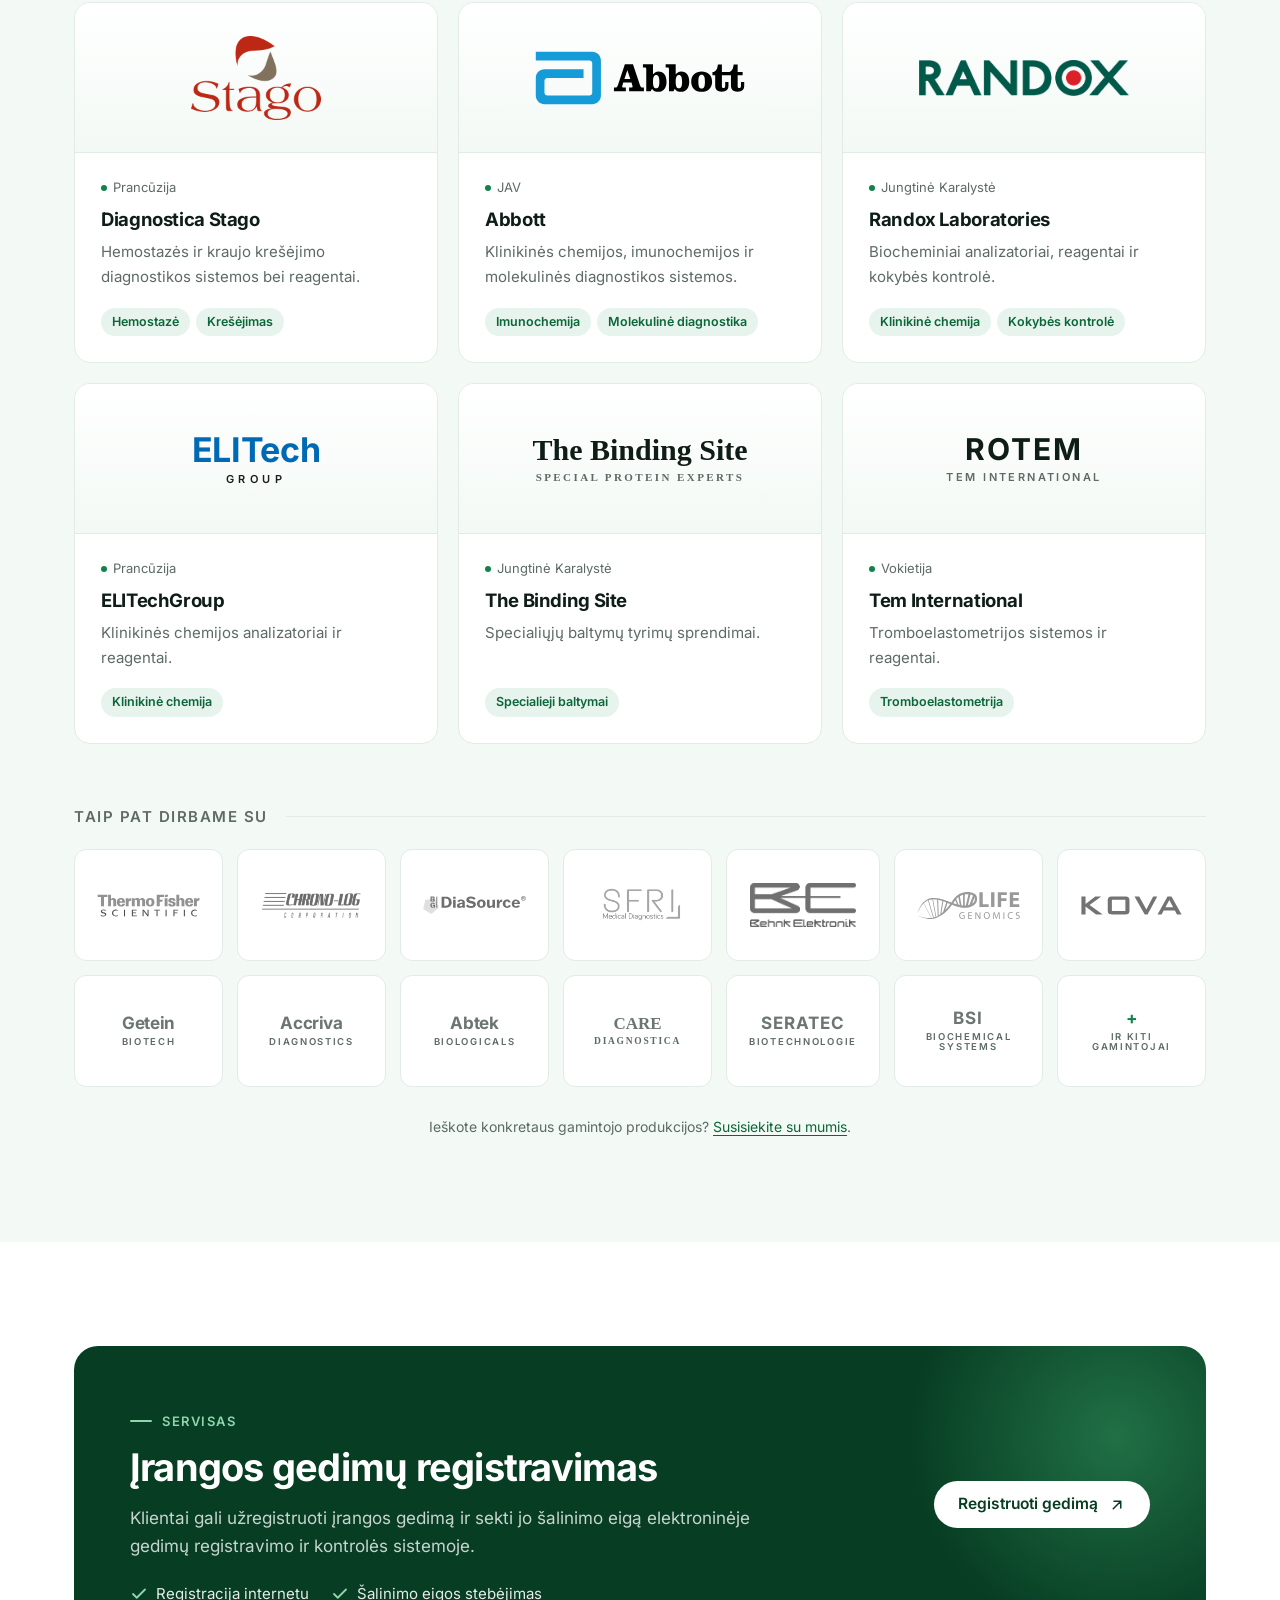
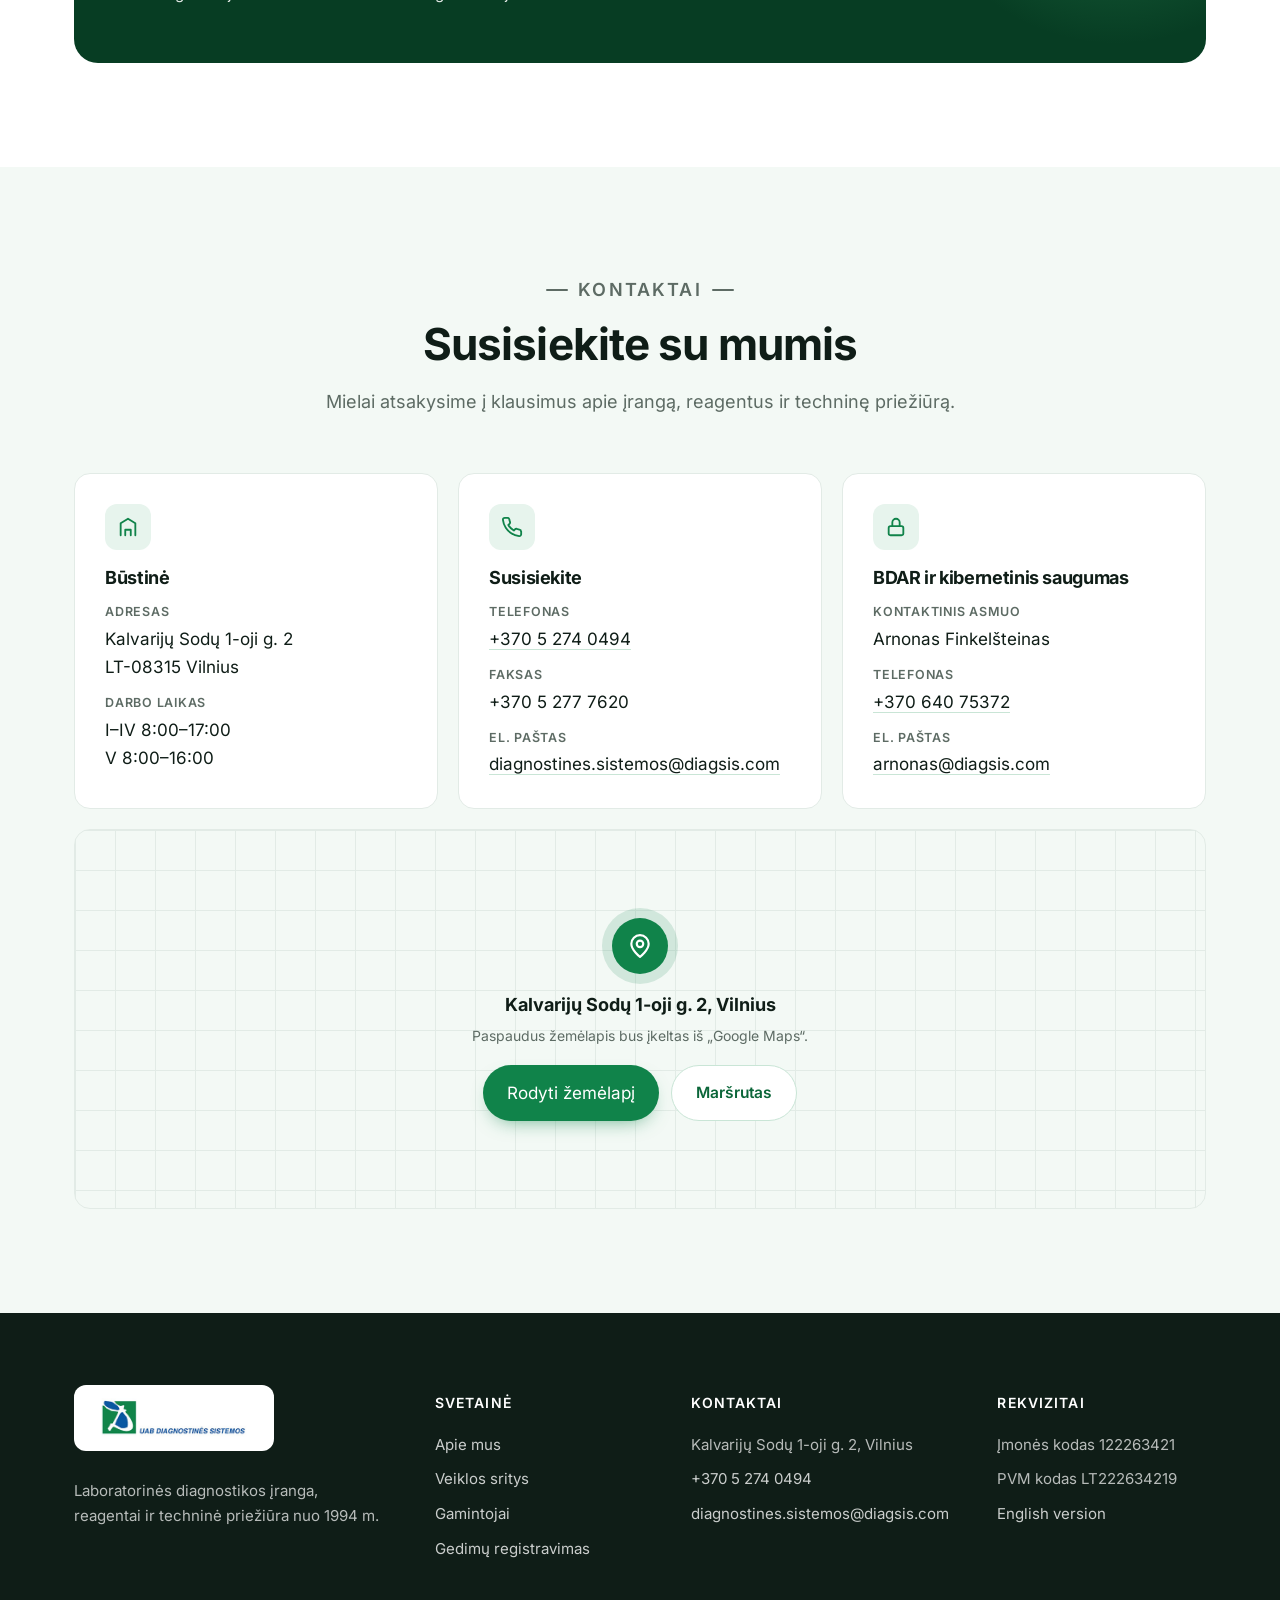
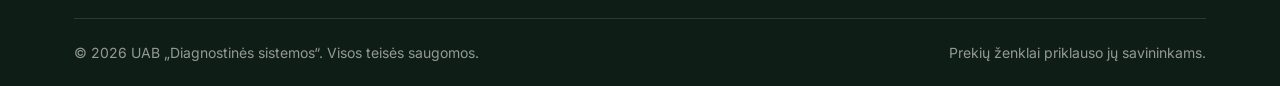
==== commit 52b16fb3: "Profesionalus dizainas: bendras CSS/JS, partnerių skiltis, telefono meniu, SEO Co-Authored-By: Claud" ====
--- a/index.html
+++ b/index.html
@@ -4,366 +4,430 @@
   <meta charset="utf-8">
   <meta name="viewport" content="width=device-width, initial-scale=1">
   <title>UAB „Diagnostinės sistemos“ – pažangios laboratorinės medicinos technologijos</title>
-  <meta name="description" content="Daugiau nei trisdešimt metų moderniausius laboratorinės medicinos sprendimus teikianti įmonė. Specializuojamės krešėjimo, imunologinių, genetinių ir kitų diagnostinių tyrimų srityse.">
-  <link rel="icon" href="img/diagnostines-sistemos.jpg">
-  <style>
-    :root {
-      --green: #10834a;
-      --green-dark: #0b6639;
-      --green-soft: #e7f4ed;
-      --green-line: #c9e5d6;
-      --ink: #17232e;
-      --muted: #56646f;
-      --line: #e3ece5;
-      --bg: #ffffff;
-      --bg-soft: #f4faf5;
-      --radius: 14px;
-      --wrap: 1120px;
+  <meta name="description" content="Nuo 1994 m. tiekiame laboratorinės diagnostikos įrangą, reagentus ir techninę priežiūrą. Krešėjimo, imunologiniai, genetiniai ir kiti tyrimai. Stago, Abbott, Randox ir kitų gamintojų partneris Lietuvoje.">
+  <meta name="theme-color" content="#10834a">
+  <link rel="canonical" href="https://diagsis.com/">
+  <link rel="alternate" hreflang="lt" href="https://diagsis.com/">
+  <link rel="alternate" hreflang="en" href="https://diagsis.com/en.html">
+  <link rel="alternate" hreflang="x-default" href="https://diagsis.com/">
+  <link rel="icon" type="image/png" href="img/favicon.png">
+  <link rel="apple-touch-icon" href="img/favicon.png">
+  <link rel="preload" href="fonts/inter-latin.woff2" as="font" type="font/woff2" crossorigin>
+  <link rel="preload" href="fonts/inter-latin-ext.woff2" as="font" type="font/woff2" crossorigin>
+  <meta property="og:type" content="website">
+  <meta property="og:locale" content="lt_LT">
+  <meta property="og:site_name" content="UAB „Diagnostinės sistemos“">
+  <meta property="og:title" content="Pažangios laboratorinės medicinos technologijos">
+  <meta property="og:description" content="Laboratorinės diagnostikos įranga, reagentai ir techninė priežiūra nuo 1994 m.">
+  <meta property="og:url" content="https://diagsis.com/">
+  <meta property="og:image" content="https://diagsis.com/img/diagnostines-sistemos.jpg">
+  <link rel="stylesheet" href="css/style.css">
+  <script type="application/ld+json">
+  {
+    "@context": "https://schema.org",
+    "@type": "Organization",
+    "name": "UAB „Diagnostinės sistemos“",
+    "legalName": "UAB „Diagnostinės sistemos“",
+    "url": "https://diagsis.com/",
+    "logo": "https://diagsis.com/img/diagnostines-sistemos.jpg",
+    "foundingDate": "1994",
+    "vatID": "LT222634219",
+    "taxID": "122263421",
+    "email": "diagnostines.sistemos@diagsis.com",
+    "telephone": "+370 5 274 0494",
+    "faxNumber": "+370 5 277 7620",
+    "address": {
+      "@type": "PostalAddress",
+      "streetAddress": "Kalvarijų Sodų 1-oji g. 2",
+      "postalCode": "LT-08315",
+      "addressLocality": "Vilnius",
+      "addressCountry": "LT"
     }
-    * { box-sizing: border-box; }
-    html { scroll-behavior: smooth; }
-    body {
-      margin: 0; background: var(--bg); color: var(--ink);
-      font-family: system-ui, -apple-system, "Segoe UI", Roboto, Arial, sans-serif;
-      line-height: 1.6; font-size: 17px;
-    }
-    a { color: var(--green-dark); }
-    img { max-width: 100%; height: auto; display: block; }
-    .wrap { max-width: var(--wrap); margin: 0 auto; padding: 0 20px; }
-
-    /* Antraštė */
-    header {
-      position: sticky; top: 0; z-index: 10; background: rgba(255,255,255,.96);
-      border-top: 4px solid var(--green); border-bottom: 1px solid var(--line); backdrop-filter: blur(6px);
-    }
-    .nav { display: flex; align-items: center; justify-content: space-between; gap: 16px; height: 104px; }
-    .nav img { height: 76px; width: auto; }
-    .nav ul { list-style: none; display: flex; gap: 28px; margin: 0; padding: 0; }
-    .nav ul a { color: var(--ink); text-decoration: none; font-weight: 500; font-size: 15px; white-space: nowrap; }
-    .nav ul a:hover { color: var(--green); }
-    @media (max-width: 1000px) { .nav img { height: 60px; } .nav ul { gap: 18px; } .nav ul a { font-size: 14px; } }
-    @media (max-width: 760px) {
-      .nav { height: 80px; }
-      .nav img { height: 54px; }
-      .nav ul { display: none; }
-    }
-
-    /* Pagrindinis blokas */
-    .hero {
-      background: radial-gradient(900px 420px at 85% 10%, var(--green-soft), transparent 70%), #fff;
-      color: var(--ink); padding: 96px 0 104px; border-bottom: 1px solid var(--line);
-    }
-    .hero .eyebrow { text-transform: uppercase; letter-spacing: .14em; font-size: 13px; color: var(--green); font-weight: 600; margin: 0 0 14px; }
-    .hero h1 { font-size: clamp(32px, 5vw, 52px); line-height: 1.12; margin: 0 0 20px; max-width: 16ch; font-weight: 700; color: var(--ink); }
-    .hero p.lead { font-size: clamp(17px, 2vw, 20px); max-width: 58ch; margin: 0 0 34px; color: var(--muted); }
-    .btns { display: flex; flex-wrap: wrap; gap: 12px; }
-    .btn {
-      display: inline-block; padding: 13px 22px; border-radius: 999px; font-weight: 600;
-      text-decoration: none; font-size: 15px; transition: background .2s, color .2s;
-    }
-    .btn-primary { background: var(--green); color: #fff; }
-    .btn-primary:hover { background: var(--green-dark); }
-    .btn-outline { border: 1.5px solid var(--green); color: var(--green-dark); }
-    .btn-outline:hover { background: var(--green-soft); }
-    .btn-light { background: #fff; color: var(--green-dark); }
-    .btn-light:hover { background: var(--green-soft); }
-
-    /* Skaičiai */
-    .facts { margin-top: -48px; }
-    .facts .grid {
-      display: grid; grid-template-columns: repeat(3, 1fr); background: #fff;
-      border-radius: var(--radius); border: 1px solid var(--line); box-shadow: 0 10px 30px rgba(16,131,74,.08); overflow: hidden;
-    }
-    .fact { padding: 28px 24px; text-align: center; border-right: 1px solid var(--line); }
-    .fact:last-child { border-right: 0; }
-    .fact b { display: block; font-size: 36px; color: var(--green); line-height: 1.1; }
-    .fact span { color: var(--muted); font-size: 15px; }
-    @media (max-width: 640px) {
-      .facts .grid { grid-template-columns: 1fr; }
-      .fact { border-right: 0; border-bottom: 1px solid var(--line); }
-      .fact:last-child { border-bottom: 0; }
-    }
-
-    /* Skyriai */
-    section { padding: 88px 0; }
-    section.soft { background: var(--bg-soft); }
-    h2 { font-size: clamp(26px, 3.4vw, 36px); margin: 0 0 14px; line-height: 1.2; }
-    .intro { color: var(--muted); max-width: 64ch; margin: 0 0 44px; }
-    .kicker { color: var(--green); font-weight: 600; text-transform: uppercase; letter-spacing: .1em; font-size: 13px; margin: 0 0 8px; }
-
-    .about { display: grid; grid-template-columns: 1.1fr .9fr; gap: 56px; align-items: start; }
-    .about p { margin: 0 0 16px; }
-    .about ul { margin: 0; padding: 0; list-style: none; }
-    .about li { padding: 14px 0 14px 34px; border-bottom: 1px solid var(--line); position: relative; }
-    .about li::before {
-      content: ""; position: absolute; left: 4px; top: 21px; width: 12px; height: 12px;
-      border-radius: 50%; background: var(--green);
-    }
-    @media (max-width: 820px) { .about { grid-template-columns: 1fr; gap: 28px; } }
-
-    .cards { display: grid; grid-template-columns: repeat(auto-fit, minmax(240px, 1fr)); gap: 20px; }
-    .card {
-      transition: border-color .2s, box-shadow .2s;
-      background: #fff; border: 1px solid var(--line); border-radius: var(--radius); padding: 28px 24px;
-    }
-    .card .icon {
-      width: 48px; height: 48px; border-radius: 12px; display: grid; place-items: center;
-      background: var(--green-soft); color: var(--green); margin-bottom: 18px;
-    }
-    .card h3 { margin: 0 0 8px; font-size: 19px; }
-    .card:hover { border-color: var(--green-line); box-shadow: 0 8px 24px rgba(16,131,74,.08); }
-    .card p { margin: 0; color: var(--muted); font-size: 15.5px; }
-
-    /* Gamintojai */
-    .brands { display: grid; grid-template-columns: repeat(auto-fit, minmax(300px, 1fr)); gap: 16px; }
-    .brand {
-      background: #fff; border: 1px solid var(--line); border-top: 4px solid var(--green);
-      border-radius: 10px; padding: 22px; transition: box-shadow .2s;
-    }
-    .brand:hover { box-shadow: 0 8px 24px rgba(16,131,74,.08); }
-    .brand .logo {
-      height: 84px; display: flex; align-items: center; justify-content: center;
-      margin-bottom: 16px; padding-bottom: 16px; border-bottom: 1px solid var(--line);
-    }
-    .brand .logo img { max-height: 64px; max-width: 200px; width: auto; object-fit: contain; }
-    .brand .logo img.tall { max-height: 84px; }
-    .wordmark { font-size: 24px; font-weight: 700; letter-spacing: -.01em; color: var(--ink); text-align: center; line-height: 1.15; }
-    .brand b { display: block; font-size: 18px; margin-bottom: 2px; }
-    .brand span { color: var(--muted); font-size: 15px; }
-    .logowall {
-      display: grid; grid-template-columns: repeat(auto-fill, minmax(160px, 1fr)); gap: 12px;
-      margin: 0 0 16px; padding: 0; list-style: none;
-    }
-    .logowall li {
-      background: #fff; border: 1px solid var(--line); border-radius: 10px; height: 96px;
-      display: flex; align-items: center; justify-content: center; padding: 16px;
-    }
-    .logowall img { max-height: 48px; max-width: 100%; width: auto; object-fit: contain; }
-    .more { margin-top: 44px; }
-    .more h3 { font-size: 16px; margin: 0 0 14px; color: var(--muted); font-weight: 600; }
-    .chips { display: flex; flex-wrap: wrap; gap: 10px; margin: 0; padding: 0; list-style: none; }
-    .chips li {
-      background: var(--green-soft); color: var(--green-dark); border-radius: 999px;
-      padding: 7px 14px; font-size: 14.5px; font-weight: 500;
-    }
-    @media (max-width: 360px) { .brands { grid-template-columns: 1fr; } }
-
-    /* Gedimų sistema */
-    .cta {
-      display: flex; align-items: center; justify-content: space-between; gap: 28px; flex-wrap: wrap;
-      background: var(--green); color: #fff; border-radius: var(--radius); padding: 40px;
-    }
-    .cta h2 { color: #fff; margin-bottom: 8px; }
-    .cta p { margin: 0; opacity: .88; max-width: 56ch; }
-
-    /* Kontaktai */
-    .contact { display: grid; grid-template-columns: 1fr 1fr; gap: 20px; }
-    .contact .card h3 { margin-bottom: 14px; }
-    .contact dl { margin: 0; display: grid; grid-template-columns: auto 1fr; gap: 8px 16px; font-size: 15.5px; }
-    .contact dt { color: var(--muted); }
-    .contact dd { margin: 0; overflow-wrap: anywhere; }
-    .map { grid-column: 1 / -1; border-radius: var(--radius); overflow: hidden; border: 1px solid var(--line); }
-    .map iframe { width: 100%; height: 340px; border: 0; display: block; }
-    @media (max-width: 760px) { .contact { grid-template-columns: 1fr; } .cta { padding: 28px; } }
-
-    footer { background: #fff; color: var(--muted); border-top: 4px solid var(--green); padding: 32px 0; font-size: 14px; }
-    footer .wrap { display: flex; justify-content: space-between; gap: 16px; flex-wrap: wrap; }
-  </style>
+  }
+  </script>
 </head>
 <body>
-
-  <header>
+  <a class="skip" href="#turinys">Pereiti prie turinio</a>
+
+  <header class="site-header">
     <div class="wrap nav">
-      <a href="#"><img src="img/diagnostines-sistemos.jpg" alt="UAB „Diagnostinės sistemos“" width="400" height="107"></a>
-      <ul>
+      <a class="brand-link" href="#" aria-label="UAB „Diagnostinės sistemos“ – pradžia">
+        <img src="img/diagnostines-sistemos.jpg" alt="UAB „Diagnostinės sistemos“" width="400" height="107">
+      </a>
+      <button class="menu-toggle" type="button" aria-controls="menu" aria-expanded="false">
+        <span></span><b class="visually-hidden">Meniu</b>
+      </button>
+      <ul class="menu" id="menu">
         <li><a href="#apie">Apie mus</a></li>
         <li><a href="#sritys">Veiklos sritys</a></li>
         <li><a href="#gamintojai">Gamintojai</a></li>
-        <li><a href="#gedimai">Gedimų registravimas</a></li>
+        <li><a href="#gedimai">Servisas</a></li>
         <li><a href="#kontaktai">Kontaktai</a></li>
+        <li class="lang"><a href="en.html" hreflang="en" lang="en" aria-label="English version">EN</a></li>
+        <li class="cta-link"><a href="#kontaktai">Susisiekti</a></li>
       </ul>
     </div>
   </header>
 
-  <main>
-    <div class="hero">
-      <div class="wrap">
-        <p class="eyebrow">UAB „Diagnostinės sistemos“ · nuo 1994 m.</p>
-        <h1>Pažangios laboratorinės medicinos technologijos</h1>
-        <p class="lead">Daugiau nei trisdešimt metų teikiame moderniausius laboratorinės medicinos sprendimus – krešėjimo, imunologinių, genetinių ir kitų diagnostinių tyrimų srityse.</p>
-        <div class="btns">
-          <a class="btn btn-primary" href="#kontaktai">Susisiekti</a>
-          <a class="btn btn-outline" href="#sritys">Veiklos sritys</a>
-        </div>
+  <main id="turinys">
+    <section class="hero">
+      <div class="wrap hero-grid">
+        <div>
+          <p class="eyebrow"><b>1994</b> Laboratorinės medicinos sprendimai Lietuvoje</p>
+          <h1>Pažangios <em>laboratorinės medicinos</em> technologijos</h1>
+          <p class="lead">Daugiau nei trisdešimt metų tiekiame modernią diagnostikos įrangą, reagentus ir techninę priežiūrą krešėjimo, imunologinių, genetinių ir kitų tyrimų laboratorijoms.</p>
+          <div class="btns">
+            <a class="btn btn-primary" href="#kontaktai">Susisiekti
+              <svg viewBox="0 0 24 24" fill="none" stroke="currentColor" stroke-width="2" stroke-linecap="round" stroke-linejoin="round" aria-hidden="true"><path d="M5 12h14M13 6l6 6-6 6"/></svg></a>
+            <a class="btn btn-outline" href="#gamintojai">Mūsų gamintojai</a>
+          </div>
+          <ul class="hero-points">
+            <li><svg viewBox="0 0 24 24" fill="none" stroke="currentColor" stroke-width="2.4" stroke-linecap="round" stroke-linejoin="round" aria-hidden="true"><path d="M20 6 9 17l-5-5"/></svg>Įranga ir reagentai</li>
+            <li><svg viewBox="0 0 24 24" fill="none" stroke="currentColor" stroke-width="2.4" stroke-linecap="round" stroke-linejoin="round" aria-hidden="true"><path d="M20 6 9 17l-5-5"/></svg>Diegimas ir servisas</li>
+            <li><svg viewBox="0 0 24 24" fill="none" stroke="currentColor" stroke-width="2.4" stroke-linecap="round" stroke-linejoin="round" aria-hidden="true"><path d="M20 6 9 17l-5-5"/></svg>Pasaulinių gamintojų partneris</li>
+          </ul>
+        </div>
+
+        <div class="hero-visual" aria-hidden="true">
+          <div class="panel">
+            <svg viewBox="0 0 520 400" role="presentation">
+              <defs>
+                <linearGradient id="hv-bg" x1="0" y1="0" x2="0" y2="1"><stop offset="0" stop-color="#f3f9f5"/><stop offset="1" stop-color="#e7f4ed"/></linearGradient>
+                <linearGradient id="hv-area" x1="0" y1="0" x2="0" y2="1"><stop offset="0" stop-color="#10834a" stop-opacity=".22"/><stop offset="1" stop-color="#10834a" stop-opacity="0"/></linearGradient>
+                <clipPath id="hv-clip"><rect width="520" height="400" rx="14"/></clipPath>
+              </defs>
+              <g clip-path="url(#hv-clip)">
+                <rect width="520" height="400" fill="url(#hv-bg)"/>
+                <rect width="520" height="44" fill="#fff"/>
+                <circle cx="24" cy="22" r="5" fill="#d8e6de"/><circle cx="42" cy="22" r="5" fill="#d8e6de"/><circle cx="60" cy="22" r="5" fill="#d8e6de"/>
+                <rect x="190" y="15" width="140" height="14" rx="7" fill="#eef5f1"/>
+                <rect x="22" y="64" width="300" height="200" rx="12" fill="#fff" stroke="#e2ebe6"/>
+                <rect x="40" y="82" width="90" height="9" rx="4.5" fill="#0f1d17" opacity=".85"/>
+                <rect x="40" y="98" width="60" height="7" rx="3.5" fill="#5d6b64" opacity=".35"/>
+                <g stroke="#e2ebe6" stroke-width="1"><path d="M40 140h264M40 175h264M40 210h264M40 245h264"/></g>
+                <path d="M40 240 C 110 238, 130 236, 160 205 S 210 130, 240 125 S 290 122, 304 122 L304 246 L40 246 Z" fill="url(#hv-area)"/>
+                <path d="M40 240 C 110 238, 130 236, 160 205 S 210 130, 240 125 S 290 122, 304 122" fill="none" stroke="#10834a" stroke-width="3" stroke-linecap="round"/>
+                <circle cx="187" cy="170" r="6" fill="#fff" stroke="#10834a" stroke-width="3"/>
+                <rect x="198" y="146" width="70" height="22" rx="6" fill="#073d23"/>
+                <rect x="208" y="154" width="50" height="6" rx="3" fill="#8fd6ad"/>
+                <rect x="340" y="64" width="158" height="200" rx="12" fill="#fff" stroke="#e2ebe6"/>
+                <rect x="360" y="90" width="22" height="130" rx="11" fill="#f3f9f5" stroke="#c9e5d6" stroke-width="2"/>
+                <rect x="362" y="150" width="18" height="68" rx="9" fill="#10834a"/>
+                <rect x="358" y="84" width="26" height="12" rx="4" fill="#0b6639"/>
+                <rect x="398" y="90" width="22" height="130" rx="11" fill="#f3f9f5" stroke="#c9e5d6" stroke-width="2"/>
+                <rect x="400" y="120" width="18" height="98" rx="9" fill="#3fae6f"/>
+                <rect x="396" y="84" width="26" height="12" rx="4" fill="#5d6b64"/>
+                <rect x="436" y="90" width="22" height="130" rx="11" fill="#f3f9f5" stroke="#c9e5d6" stroke-width="2"/>
+                <rect x="438" y="172" width="18" height="46" rx="9" fill="#8fd6ad"/>
+                <rect x="434" y="84" width="26" height="12" rx="4" fill="#0b6639"/>
+                <rect x="352" y="226" width="134" height="18" rx="5" fill="#e7f4ed"/>
+                <rect x="22" y="282" width="150" height="96" rx="12" fill="#fff" stroke="#e2ebe6"/>
+                <circle cx="52" cy="312" r="14" fill="#e7f4ed"/><path d="M46 312l4 4 8-8" stroke="#10834a" stroke-width="2.5" fill="none" stroke-linecap="round" stroke-linejoin="round"/>
+                <rect x="40" y="340" width="100" height="9" rx="4.5" fill="#0f1d17" opacity=".8"/>
+                <rect x="40" y="356" width="70" height="7" rx="3.5" fill="#5d6b64" opacity=".35"/>
+                <rect x="185" y="282" width="150" height="96" rx="12" fill="#fff" stroke="#e2ebe6"/>
+                <g transform="translate(203 298)" stroke="#10834a" stroke-width="2.5" fill="none" stroke-linecap="round">
+                  <path d="M0 0c0 12 24 12 24 24M24 0C24 12 0 12 0 24"/><path d="M4 6h16M4 18h16" stroke="#8fd6ad"/>
+                </g>
+                <rect x="203" y="340" width="96" height="9" rx="4.5" fill="#0f1d17" opacity=".8"/>
+                <rect x="203" y="356" width="60" height="7" rx="3.5" fill="#5d6b64" opacity=".35"/>
+                <rect x="348" y="282" width="150" height="96" rx="12" fill="#073d23"/>
+                <rect x="366" y="304" width="44" height="22" rx="4" fill="#8fd6ad" opacity=".9"/>
+                <rect x="366" y="340" width="96" height="9" rx="4.5" fill="#fff" opacity=".9"/>
+                <rect x="366" y="356" width="64" height="7" rx="3.5" fill="#fff" opacity=".4"/>
+              </g>
+            </svg>
+          </div>
+          <div class="float f1">
+            <i><svg viewBox="0 0 24 24" fill="none" stroke="currentColor" stroke-width="2" stroke-linecap="round" stroke-linejoin="round"><path d="M12 2.7s6 6.4 6 11a6 6 0 0 1-12 0c0-4.6 6-11 6-11z"/></svg></i>
+            <div><b>Hemostazė</b><span>Diagnostica Stago</span></div>
+          </div>
+          <div class="float f2">
+            <i><svg viewBox="0 0 24 24" fill="none" stroke="currentColor" stroke-width="2" stroke-linecap="round" stroke-linejoin="round"><path d="M14.7 6.3a4 4 0 0 0-5.4 5.4L3 18l3 3 6.3-6.3a4 4 0 0 0 5.4-5.4l-2.5 2.5-2.5-2.5 2.5-2.5z"/></svg></i>
+            <div><b>Techninė priežiūra</b><span>Servisas Vilniuje</span></div>
+          </div>
+        </div>
+      </div>
+    </section>
+
+    <div class="trust">
+      <div class="wrap">
+        <p>Mūsų partneriai</p>
+        <ul>
+          <li><img class="lg" src="img/gamintojai/stago.png" alt="Stago" width="195" height="126"></li>
+          <li><img src="img/gamintojai/abbott.svg" alt="Abbott" width="120" height="30"></li>
+          <li><img src="img/gamintojai/randox.png" alt="Randox" width="171" height="30" style="height:22px"></li>
+          <li><img src="img/gamintojai/diasource.svg" alt="DIAsource ImmunoAssays" width="170" height="30" style="height:22px"></li>
+          <li><img src="img/gamintojai/thermofisher.svg" alt="Thermo Fisher Scientific" width="133" height="30"></li>
+        </ul>
       </div>
     </div>
 
-    <div class="wrap facts">
-      <div class="grid">
-        <div class="fact"><b>1994</b><span>įmonės įkūrimo metai</span></div>
-        <div class="fact"><b>30+</b><span>metų patirtis laboratorinėje medicinoje</span></div>
-        <div class="fact"><b>Vilnius</b><span>būstinė ir techninė komanda</span></div>
-      </div>
-    </div>
-
-    <section id="apie">
+    <section class="section" id="apie">
       <div class="wrap about">
-        <div>
-          <p class="kicker">Apie mus</p>
-          <h2>Patikimas partneris laboratorijoms</h2>
-          <p>UAB „Diagnostinės sistemos“ – Lietuvos įmonė, nuo 1994 metų aprūpinanti sveikatos priežiūros įstaigas ir laboratorijas šiuolaikine diagnostine įranga, reagentais ir sprendimais.</p>
-          <p>Mūsų tikslas – kad laboratorijos dirbtų tiksliai, greitai ir be sutrikimų: nuo tinkamo sprendimo parinkimo iki įrangos įdiegimo ir tolesnės techninės priežiūros.</p>
-        </div>
-        <ul>
-          <li>Medicinos ir laboratorinės diagnostikos įrangos tiekimas</li>
-          <li>Reagentai ir eksploatacinės medžiagos</li>
-          <li>Įrangos diegimas ir techninė priežiūra</li>
-          <li>Elektroninė gedimų registravimo ir kontrolės sistema klientams</li>
-        </ul>
-      </div>
-    </section>
-
-    <section id="sritys" class="soft">
-      <div class="wrap">
-        <p class="kicker">Veiklos sritys</p>
-        <h2>Specializacija</h2>
-        <p class="intro">Dirbame pagrindinėse laboratorinės diagnostikos srityse, kuriose tikslumas ir patikimumas yra svarbiausi.</p>
+        <div class="about-text reveal">
+          <div class="section-head">
+            <p class="kicker">Apie mus</p>
+            <h2>Patikimas partneris Lietuvos laboratorijoms</h2>
+          </div>
+          <p>UAB „Diagnostinės sistemos“ – Lietuvos įmonė, nuo 1994 metų aprūpinanti ligonines, klinikas ir laboratorijas šiuolaikine diagnostine įranga, reagentais bei sprendimais.</p>
+          <p>Mūsų tikslas – kad laboratorijos dirbtų tiksliai, greitai ir be sutrikimų: nuo tinkamo sprendimo parinkimo iki įrangos įdiegimo ir ilgalaikės techninės priežiūros.</p>
+        </div>
+        <div class="stats reveal">
+          <div class="stat"><b>1994</b><span>įmonės veiklos pradžia</span></div>
+          <div class="stat"><b>30+</b><span>metų patirtis laboratorinėje medicinoje</span></div>
+          <div class="stat"><b>70+</b><span>darbuotojų komanda Vilniuje</span></div>
+          <div class="stat dark"><b>19</b><span>tarptautinių gamintojų partnerių</span></div>
+        </div>
+      </div>
+    </section>
+
+    <section class="section tint" id="sritys">
+      <div class="wrap">
+        <div class="section-head center reveal">
+          <p class="kicker">Veiklos sritys</p>
+          <h2>Specializacija</h2>
+          <p>Dirbame pagrindinėse laboratorinės diagnostikos srityse, kuriose tikslumas ir patikimumas yra svarbiausi.</p>
+        </div>
         <div class="cards">
-          <div class="card">
-            <div class="icon"><svg width="24" height="24" viewBox="0 0 24 24" fill="none" stroke="currentColor" stroke-width="2" stroke-linecap="round" stroke-linejoin="round"><path d="M12 2.7s6 6.4 6 11a6 6 0 0 1-12 0c0-4.6 6-11 6-11z"/></svg></div>
+          <article class="card reveal">
+            <div class="icon"><svg viewBox="0 0 24 24" fill="none" stroke="currentColor" stroke-width="2" stroke-linecap="round" stroke-linejoin="round" aria-hidden="true"><path d="M12 2.7s6 6.4 6 11a6 6 0 0 1-12 0c0-4.6 6-11 6-11z"/></svg></div>
             <h3>Krešėjimo tyrimai</h3>
-            <p>Hemostazės ir kraujo krešėjimo diagnostikos sprendimai klinikinėms laboratorijoms.</p>
-          </div>
-          <div class="card">
-            <div class="icon"><svg width="24" height="24" viewBox="0 0 24 24" fill="none" stroke="currentColor" stroke-width="2" stroke-linecap="round" stroke-linejoin="round"><path d="M12 3l7 4v5c0 4.5-3 8-7 9-4-1-7-4.5-7-9V7l7-4z"/><path d="M9 12l2 2 4-4"/></svg></div>
+            <p>Hemostazės, trombocitų funkcijos ir tromboelastometrijos sprendimai klinikinėms laboratorijoms.</p>
+          </article>
+          <article class="card reveal">
+            <div class="icon"><svg viewBox="0 0 24 24" fill="none" stroke="currentColor" stroke-width="2" stroke-linecap="round" stroke-linejoin="round" aria-hidden="true"><path d="M12 3l7 4v5c0 4.5-3 8-7 9-4-1-7-4.5-7-9V7l7-4z"/><path d="M9 12l2 2 4-4"/></svg></div>
             <h3>Imunologiniai tyrimai</h3>
-            <p>Imunologinės diagnostikos įranga ir reagentai įvairiems klinikiniams poreikiams.</p>
-          </div>
-          <div class="card">
-            <div class="icon"><svg width="24" height="24" viewBox="0 0 24 24" fill="none" stroke="currentColor" stroke-width="2" stroke-linecap="round" stroke-linejoin="round"><path d="M7 3c0 6 10 6 10 12s-10 6-10 6"/><path d="M17 3c0 6-10 6-10 12s10 6 10 6"/><path d="M8 7h8M8 17h8"/></svg></div>
+            <p>Imunochemijos, specialiųjų baltymų ir greitųjų testų įranga bei reagentai.</p>
+          </article>
+          <article class="card reveal">
+            <div class="icon"><svg viewBox="0 0 24 24" fill="none" stroke="currentColor" stroke-width="2" stroke-linecap="round" stroke-linejoin="round" aria-hidden="true"><path d="M7 3c0 6 10 6 10 12s-10 6-10 6"/><path d="M17 3c0 6-10 6-10 12s10 6 10 6"/><path d="M8 7h8M8 17h8"/></svg></div>
             <h3>Genetiniai tyrimai</h3>
-            <p>Molekulinės ir genetinės diagnostikos technologijos šiuolaikinėms laboratorijoms.</p>
-          </div>
-          <div class="card">
-            <div class="icon"><svg width="24" height="24" viewBox="0 0 24 24" fill="none" stroke="currentColor" stroke-width="2" stroke-linecap="round" stroke-linejoin="round"><path d="M14.7 6.3a4 4 0 0 0-5.4 5.4L3 18l3 3 6.3-6.3a4 4 0 0 0 5.4-5.4l-2.5 2.5-2.5-2.5 2.5-2.5z"/></svg></div>
-            <h3>Įranga ir servisas</h3>
-            <p>Diagnostinės įrangos diegimas, techninė priežiūra ir greitas gedimų šalinimas.</p>
-          </div>
-        </div>
-      </div>
-    </section>
-
-    <section id="gamintojai">
-      <div class="wrap">
-        <p class="kicker">Gamintojai</p>
-        <h2>Pasaulyje pripažinti partneriai</h2>
-        <p class="intro">Bendradarbiaujame su tarptautiniais laboratorinės diagnostikos gamintojais ir jų įrangą, reagentus bei eksploatacines medžiagas tiekiame Lietuvos sveikatos priežiūros įstaigoms.</p>
-        <div class="brands">
-          <div class="brand">
-            <div class="logo"><img class="tall" src="img/gamintojai/stago.png" alt="Stago" loading="lazy"></div>
-            <b>Diagnostica Stago</b><span>Hemostazė ir kraujo krešėjimo tyrimai</span>
-          </div>
-          <div class="brand">
-            <div class="logo"><img src="img/gamintojai/abbott.svg" alt="Abbott" loading="lazy"></div>
-            <b>Abbott</b><span>Klinikinė chemija, imunochemija, molekulinė diagnostika</span>
-          </div>
-          <div class="brand">
-            <div class="logo"><img src="img/gamintojai/randox.png" alt="Randox" loading="lazy" style="max-height:34px"></div>
-            <b>Randox Laboratories</b><span>Klinikinė chemija ir kokybės kontrolė</span>
-          </div>
-          <div class="brand">
-            <div class="logo"><img src="img/gamintojai/elitech.svg" alt="ELITechGroup" loading="lazy"></div>
-            <b>ELITechGroup</b><span>Klinikinės chemijos analizatoriai ir reagentai</span>
-          </div>
-          <div class="brand">
-            <div class="logo"><div class="wordmark">The Binding Site</div></div>
-            <b>The Binding Site</b><span>Specialiųjų baltymų tyrimai</span>
-          </div>
-          <div class="brand">
-            <div class="logo"><div class="wordmark">TEM<br><small style="font-size:14px;font-weight:600;color:var(--muted)">International · ROTEM</small></div></div>
-            <b>Tem International</b><span>Tromboelastometrija (ROTEM)</span>
-          </div>
-        </div>
-        <div class="more">
-          <h3>Taip pat dirbame su</h3>
-          <ul class="logowall">
-            <li><img src="img/gamintojai/thermofisher.svg" alt="Thermo Fisher Scientific" loading="lazy"></li>
-            <li><img src="img/gamintojai/chronolog.png" alt="Chrono-log" loading="lazy"></li>
-            <li><img src="img/gamintojai/diasource.svg" alt="DIAsource ImmunoAssays" loading="lazy" style="max-height:30px"></li>
-            <li><img src="img/gamintojai/sfri.png" alt="SFRI" loading="lazy"></li>
-            <li><img src="img/gamintojai/behnk.png" alt="Behnk Elektronik" loading="lazy"></li>
-            <li><img src="img/gamintojai/lifegenomics.svg" alt="Life Genomics" loading="lazy"></li>
-            <li><img src="img/gamintojai/kova.svg" alt="KOVA International" loading="lazy" style="max-height:36px"></li>
+            <p>Molekulinės diagnostikos ir FISH technologijos šiuolaikinėms laboratorijoms.</p>
+          </article>
+          <article class="card reveal">
+            <div class="icon"><svg viewBox="0 0 24 24" fill="none" stroke="currentColor" stroke-width="2" stroke-linecap="round" stroke-linejoin="round" aria-hidden="true"><path d="M9 3h6M10 3v6.5L4.5 19A1.5 1.5 0 0 0 5.8 21h12.4a1.5 1.5 0 0 0 1.3-2L14 9.5V3"/><path d="M7.5 15h9"/></svg></div>
+            <h3>Klinikinė chemija</h3>
+            <p>Biocheminiai analizatoriai, reagentai, kalibratoriai ir kokybės kontrolės medžiagos.</p>
+          </article>
+        </div>
+      </div>
+    </section>
+
+    <section class="section" id="procesas">
+      <div class="wrap">
+        <div class="section-head reveal">
+          <p class="kicker">Kaip dirbame</p>
+          <h2>Nuo poreikio iki veikiančios laboratorijos</h2>
+        </div>
+        <ol class="steps">
+          <li class="reveal"><h3>Poreikių įvertinimas</h3><p>Išsiaiškiname tyrimų apimtis, laboratorijos darbo eigą ir reikalavimus.</p></li>
+          <li class="reveal"><h3>Sprendimo parinkimas</h3><p>Pasiūlome tinkamą įrangą ir reagentus iš patikimų gamintojų.</p></li>
+          <li class="reveal"><h3>Tiekimas ir diegimas</h3><p>Pristatome, įdiegiame ir paruošiame įrangą darbui.</p></li>
+          <li class="reveal"><h3>Priežiūra ir servisas</h3><p>Užtikriname techninę priežiūrą ir greitą gedimų šalinimą.</p></li>
+        </ol>
+      </div>
+    </section>
+
+    <section class="section tint" id="gamintojai">
+      <div class="wrap">
+        <div class="section-head center reveal">
+          <p class="kicker">Gamintojai</p>
+          <h2>Pasaulyje pripažinti partneriai</h2>
+          <p>Bendradarbiaujame su tarptautiniais laboratorinės diagnostikos gamintojais ir jų produkciją tiekiame Lietuvos sveikatos priežiūros įstaigoms.</p>
+        </div>
+
+        <div class="partners-featured">
+          <article class="partner reveal">
+            <div class="partner-logo"><img class="tall" src="img/gamintojai/stago.png" alt="Stago" loading="lazy"></div>
+            <div class="partner-body">
+              <span class="country">Prancūzija</span>
+              <h3>Diagnostica Stago</h3>
+              <p>Hemostazės ir kraujo krešėjimo diagnostikos sistemos bei reagentai.</p>
+              <ul class="tags"><li>Hemostazė</li><li>Krešėjimas</li></ul>
+            </div>
+          </article>
+          <article class="partner reveal">
+            <div class="partner-logo"><img src="img/gamintojai/abbott.svg" alt="Abbott" loading="lazy"></div>
+            <div class="partner-body">
+              <span class="country">JAV</span>
+              <h3>Abbott</h3>
+              <p>Klinikinės chemijos, imunochemijos ir molekulinės diagnostikos sistemos.</p>
+              <ul class="tags"><li>Imunochemija</li><li>Molekulinė diagnostika</li></ul>
+            </div>
+          </article>
+          <article class="partner reveal">
+            <div class="partner-logo"><img class="wide" src="img/gamintojai/randox.png" alt="Randox" loading="lazy"></div>
+            <div class="partner-body">
+              <span class="country">Jungtinė Karalystė</span>
+              <h3>Randox Laboratories</h3>
+              <p>Biocheminiai analizatoriai, reagentai ir kokybės kontrolė.</p>
+              <ul class="tags"><li>Klinikinė chemija</li><li>Kokybės kontrolė</li></ul>
+            </div>
+          </article>
+          <article class="partner reveal">
+            <div class="partner-logo"><div class="wordmark wm-elitech">ELITech<small>Group</small></div></div>
+            <div class="partner-body">
+              <span class="country">Prancūzija</span>
+              <h3>ELITechGroup</h3>
+              <p>Klinikinės chemijos analizatoriai ir reagentai.</p>
+              <ul class="tags"><li>Klinikinė chemija</li></ul>
+            </div>
+          </article>
+          <article class="partner reveal">
+            <div class="partner-logo"><div class="wordmark wm-serif">The Binding Site<small>Special protein experts</small></div></div>
+            <div class="partner-body">
+              <span class="country">Jungtinė Karalystė</span>
+              <h3>The Binding Site</h3>
+              <p>Specialiųjų baltymų tyrimų sprendimai.</p>
+              <ul class="tags"><li>Specialieji baltymai</li></ul>
+            </div>
+          </article>
+          <article class="partner reveal">
+            <div class="partner-logo"><div class="wordmark wm-caps">ROTEM<small>Tem International</small></div></div>
+            <div class="partner-body">
+              <span class="country">Vokietija</span>
+              <h3>Tem International</h3>
+              <p>Tromboelastometrijos sistemos ir reagentai.</p>
+              <ul class="tags"><li>Tromboelastometrija</li></ul>
+            </div>
+          </article>
+        </div>
+
+        <div class="partners-more reveal">
+          <div class="partners-more-head"><h3>Taip pat dirbame su</h3></div>
+          <ul class="logo-grid">
+            <li><img src="img/gamintojai/thermofisher.svg" alt="Thermo Fisher Scientific" loading="lazy"><span class="name">Thermo Fisher Scientific</span></li>
+            <li><img src="img/gamintojai/chronolog.png" alt="Chrono-log" loading="lazy"><span class="name">Chrono-log</span></li>
+            <li><img src="img/gamintojai/diasource.svg" alt="DIAsource ImmunoAssays" loading="lazy" style="max-height:28px"><span class="name">DIAsource ImmunoAssays</span></li>
+            <li><img src="img/gamintojai/sfri.png" alt="SFRI" loading="lazy"><span class="name">SFRI</span></li>
+            <li><img src="img/gamintojai/behnk.png" alt="Behnk Elektronik" loading="lazy"><span class="name">Behnk Elektronik</span></li>
+            <li><img src="img/gamintojai/lifegenomics.svg" alt="Life Genomics" loading="lazy"><span class="name">Life Genomics</span></li>
+            <li><img src="img/gamintojai/kova.svg" alt="KOVA International" loading="lazy" style="max-height:34px"><span class="name">KOVA International</span></li>
+            <li><div class="wordmark">Getein<small>Biotech</small></div></li>
+            <li><div class="wordmark">Accriva<small>Diagnostics</small></div></li>
+            <li><div class="wordmark">Abtek<small>Biologicals</small></div></li>
+            <li><div class="wordmark wm-serif">CARE<small>diagnostica</small></div></li>
+            <li><div class="wordmark wm-caps">Seratec<small>Biotechnologie</small></div></li>
+            <li><div class="wordmark wm-caps">BSI<small>Biochemical Systems</small></div></li>
+            <li><div class="wordmark" style="color:var(--green)">+<small>ir kiti gamintojai</small></div></li>
           </ul>
-          <ul class="chips">
-            <li>Getein Biotech</li>
-            <li>Accriva Diagnostics</li>
-            <li>Abtek Biologicals</li>
-            <li>CARE diagnostica</li>
-            <li>SERATEC</li>
-            <li>Biochemical Systems International</li>
-          </ul>
-        </div>
-      </div>
-    </section>
-
-    <section id="gedimai" class="soft">
-      <div class="wrap">
-        <div class="cta">
+          <p class="partners-note">Ieškote konkretaus gamintojo produkcijos? <a href="#kontaktai">Susisiekite su mumis</a>.</p>
+        </div>
+      </div>
+    </section>
+
+    <section class="section" id="gedimai">
+      <div class="wrap">
+        <div class="service reveal">
           <div>
-            <h2>Gedimų registravimas</h2>
+            <p class="kicker">Servisas</p>
+            <h2>Įrangos gedimų registravimas</h2>
             <p>Klientai gali užregistruoti įrangos gedimą ir sekti jo šalinimo eigą elektroninėje gedimų registravimo ir kontrolės sistemoje.</p>
-          </div>
-          <a class="btn btn-light" href="http://diagsis.com/egkrks/" target="_blank" rel="noopener">Atidaryti sistemą →</a>
-        </div>
-      </div>
-    </section>
-
-    <section id="kontaktai">
-      <div class="wrap">
-        <p class="kicker">Kontaktai</p>
-        <h2>Susisiekite su mumis</h2>
-        <p class="intro">Mielai atsakysime į klausimus apie įrangą, reagentus ir techninę priežiūrą.</p>
-        <div class="contact">
-          <div class="card">
-            <h3>UAB „Diagnostinės sistemos“</h3>
+            <ul>
+              <li><svg viewBox="0 0 24 24" fill="none" stroke="currentColor" stroke-width="2.4" stroke-linecap="round" stroke-linejoin="round" aria-hidden="true"><path d="M20 6 9 17l-5-5"/></svg>Registracija internetu</li>
+              <li><svg viewBox="0 0 24 24" fill="none" stroke="currentColor" stroke-width="2.4" stroke-linecap="round" stroke-linejoin="round" aria-hidden="true"><path d="M20 6 9 17l-5-5"/></svg>Šalinimo eigos stebėjimas</li>
+            </ul>
+          </div>
+          <a class="btn btn-light" href="http://diagsis.com/egkrks/" target="_blank" rel="noopener">Registruoti gedimą
+            <svg viewBox="0 0 24 24" fill="none" stroke="currentColor" stroke-width="2" stroke-linecap="round" stroke-linejoin="round" aria-hidden="true"><path d="M7 17 17 7M8 7h9v9"/></svg></a>
+        </div>
+      </div>
+    </section>
+
+    <section class="section tint" id="kontaktai">
+      <div class="wrap">
+        <div class="section-head center reveal">
+          <p class="kicker">Kontaktai</p>
+          <h2>Susisiekite su mumis</h2>
+          <p>Mielai atsakysime į klausimus apie įrangą, reagentus ir techninę priežiūrą.</p>
+        </div>
+        <div class="contact-grid">
+          <div class="contact-card reveal">
+            <div class="icon"><svg viewBox="0 0 24 24" fill="none" stroke="currentColor" stroke-width="2" stroke-linecap="round" stroke-linejoin="round" aria-hidden="true"><path d="M4 21V8l8-5 8 5v13"/><path d="M9 21v-6h6v6"/></svg></div>
+            <h3>Būstinė</h3>
             <dl>
-              <dt>Adresas</dt><dd>Kalvarijų Sodų 1-oji g. 2, LT-08315 Vilnius</dd>
-              <dt>Tel.</dt><dd><a href="tel:+37052740494">+370 5 274 0494</a></dd>
-              <dt>Faksas</dt><dd>+370 5 277 7620</dd>
-              <dt>El. paštas</dt><dd><a href="mailto:diagnostines.sistemos@diagsis.com">diagnostines.sistemos@diagsis.com</a></dd>
-              <dt>Darbo laikas</dt><dd>I–IV 8:00–17:00, V 8:00–16:00</dd>
+              <div><dt>Adresas</dt><dd>Kalvarijų Sodų 1-oji g. 2<br>LT-08315 Vilnius</dd></div>
+              <div><dt>Darbo laikas</dt><dd>I–IV 8:00–17:00<br>V 8:00–16:00</dd></div>
             </dl>
           </div>
-          <div class="card">
+          <div class="contact-card reveal">
+            <div class="icon"><svg viewBox="0 0 24 24" fill="none" stroke="currentColor" stroke-width="2" stroke-linecap="round" stroke-linejoin="round" aria-hidden="true"><path d="M22 16.9v3a2 2 0 0 1-2.2 2 19.8 19.8 0 0 1-8.6-3.1 19.5 19.5 0 0 1-6-6A19.8 19.8 0 0 1 2.1 4.2 2 2 0 0 1 4.1 2h3a2 2 0 0 1 2 1.7c.1.9.4 1.8.7 2.7a2 2 0 0 1-.5 2.1L8 9.8a16 16 0 0 0 6 6l1.3-1.3a2 2 0 0 1 2.1-.4c.9.3 1.8.6 2.7.7a2 2 0 0 1 1.7 2z"/></svg></div>
+            <h3>Susisiekite</h3>
+            <dl>
+              <div><dt>Telefonas</dt><dd><a href="tel:+37052740494">+370 5 274 0494</a></dd></div>
+              <div><dt>Faksas</dt><dd>+370 5 277 7620</dd></div>
+              <div><dt>El. paštas</dt><dd><a href="mailto:diagnostines.sistemos@diagsis.com">diagnostines.sistemos@diagsis.com</a></dd></div>
+            </dl>
+          </div>
+          <div class="contact-card reveal">
+            <div class="icon"><svg viewBox="0 0 24 24" fill="none" stroke="currentColor" stroke-width="2" stroke-linecap="round" stroke-linejoin="round" aria-hidden="true"><rect x="4" y="11" width="16" height="10" rx="2"/><path d="M8 11V7a4 4 0 0 1 8 0v4"/></svg></div>
             <h3>BDAR ir kibernetinis saugumas</h3>
             <dl>
-              <dt>Kontaktinis asmuo</dt><dd>Arnonas Finkelšteinas</dd>
-              <dt>Tel.</dt><dd><a href="tel:+37064075372">+370 640 75372</a></dd>
-              <dt>El. paštas</dt><dd><a href="mailto:arnonas@diagsis.com">arnonas@diagsis.com</a></dd>
+              <div><dt>Kontaktinis asmuo</dt><dd>Arnonas Finkelšteinas</dd></div>
+              <div><dt>Telefonas</dt><dd><a href="tel:+37064075372">+370 640 75372</a></dd></div>
+              <div><dt>El. paštas</dt><dd><a href="mailto:arnonas@diagsis.com">arnonas@diagsis.com</a></dd></div>
             </dl>
-            <h3 style="margin-top:22px">Rekvizitai</h3>
-            <dl>
-              <dt>Įmonės kodas</dt><dd>122263421</dd>
-              <dt>PVM kodas</dt><dd>LT222634219</dd>
-            </dl>
-          </div>
-          <div class="map">
-            <iframe title="Žemėlapis" loading="lazy"
-              src="https://www.google.com/maps?q=Kalvarij%C5%B3+Sod%C5%B3+1-oji+g.+2,+Vilnius&output=embed"></iframe>
+          </div>
+          <div class="map" data-title="UAB „Diagnostinės sistemos“ žemėlapyje"
+               data-src="https://www.google.com/maps?q=Kalvarij%C5%B3+Sod%C5%B3+1-oji+g.+2,+Vilnius&amp;output=embed&amp;hl=lt">
+            <div class="map-consent">
+              <div>
+                <div class="pin"><svg viewBox="0 0 24 24" fill="none" stroke="currentColor" stroke-width="2" stroke-linecap="round" stroke-linejoin="round" aria-hidden="true"><path d="M20 10c0 6-8 12-8 12S4 16 4 10a8 8 0 0 1 16 0z"/><circle cx="12" cy="10" r="3"/></svg></div>
+                <b>Kalvarijų Sodų 1-oji g. 2, Vilnius</b>
+                <p>Paspaudus žemėlapis bus įkeltas iš „Google Maps“.</p>
+                <div class="btns">
+                  <button class="btn btn-primary" type="button" data-load-map>Rodyti žemėlapį</button>
+                  <a class="btn btn-outline" href="https://www.google.com/maps/search/?api=1&amp;query=Kalvarij%C5%B3+Sod%C5%B3+1-oji+g.+2,+Vilnius" target="_blank" rel="noopener">Maršrutas</a>
+                </div>
+              </div>
+            </div>
           </div>
         </div>
       </div>
     </section>
   </main>
 
-  <footer>
+  <footer class="site-footer">
     <div class="wrap">
-      <span>© <span id="metai">2026</span> UAB „Diagnostinės sistemos“</span>
-      <span>Įmonės kodas 122263421</span>
+      <div class="footer-grid">
+        <div>
+          <a class="footer-logo" href="#"><img src="img/diagnostines-sistemos.jpg" alt="UAB „Diagnostinės sistemos“" width="400" height="107" loading="lazy"></a>
+          <p>Laboratorinės diagnostikos įranga, reagentai ir techninė priežiūra nuo 1994 m.</p>
+        </div>
+        <div>
+          <h4>Svetainė</h4>
+          <ul>
+            <li><a href="#apie">Apie mus</a></li>
+            <li><a href="#sritys">Veiklos sritys</a></li>
+            <li><a href="#gamintojai">Gamintojai</a></li>
+            <li><a href="#gedimai">Gedimų registravimas</a></li>
+          </ul>
+        </div>
+        <div>
+          <h4>Kontaktai</h4>
+          <ul>
+            <li>Kalvarijų Sodų 1-oji g. 2, Vilnius</li>
+            <li><a href="tel:+37052740494">+370 5 274 0494</a></li>
+            <li><a href="mailto:diagnostines.sistemos@diagsis.com">diagnostines.sistemos@diagsis.com</a></li>
+          </ul>
+        </div>
+        <div>
+          <h4>Rekvizitai</h4>
+          <ul>
+            <li>Įmonės kodas 122263421</li>
+            <li>PVM kodas LT222634219</li>
+            <li><a href="en.html" hreflang="en" lang="en">English version</a></li>
+          </ul>
+        </div>
+      </div>
+      <div class="footer-bottom">
+        <span>© <span id="metai">2026</span> UAB „Diagnostinės sistemos“. Visos teisės saugomos.</span>
+        <span>Prekių ženklai priklauso jų savininkams.</span>
+      </div>
     </div>
   </footer>
 
-  <script>document.getElementById('metai').textContent = new Date().getFullYear();</script>
+  <script src="js/main.js"></script>
 </body>
 </html>
--- a/css/style.css
+++ b/css/style.css
@@ -0,0 +1,374 @@
+/* UAB „Diagnostinės sistemos“ – bendras stilius (LT ir EN) */
+
+@font-face {
+  font-family: "Inter"; font-style: normal; font-weight: 400 700; font-display: swap;
+  src: url(../fonts/inter-latin-ext.woff2) format("woff2");
+  unicode-range: U+0100-02BA, U+02BD-02C5, U+02C7-02CC, U+02CE-02D7, U+02DD-02FF, U+0304, U+0308, U+0329, U+1D00-1DBF, U+1E00-1E9F, U+1EF2-1EFF, U+2020, U+20A0-20AB, U+20AD-20C0, U+2113, U+2C60-2C7F, U+A720-A7FF;
+}
+@font-face {
+  font-family: "Inter"; font-style: normal; font-weight: 400 700; font-display: swap;
+  src: url(../fonts/inter-latin.woff2) format("woff2");
+  unicode-range: U+0000-00FF, U+0131, U+0152-0153, U+02BB-02BC, U+02C6, U+02DA, U+02DC, U+0304, U+0308, U+0329, U+2000-206F, U+20AC, U+2122, U+2191, U+2193, U+2212, U+2215, U+FEFF, U+FFFD;
+}
+
+:root {
+  --green: #10834a;
+  --green-dark: #0b6639;
+  --green-deep: #073d23;
+  --green-soft: #e7f4ed;
+  --green-tint: #f3f9f5;
+  --green-line: #c9e5d6;
+  --ink: #0f1d17;
+  --text: #2c3a33;
+  --muted: #5d6b64;
+  --line: #e2ebe6;
+  --bg: #ffffff;
+  --radius: 16px;
+  --radius-sm: 10px;
+  --wrap: 1180px;
+  --shadow-sm: 0 1px 2px rgba(15, 29, 23, .05);
+  --shadow: 0 12px 32px -12px rgba(11, 102, 57, .18);
+  --header-h: 96px;
+}
+
+*, *::before, *::after { box-sizing: border-box; }
+html { scroll-behavior: smooth; scroll-padding-top: calc(var(--header-h) - 8px); -webkit-text-size-adjust: 100%; }
+@media (prefers-reduced-motion: reduce) { html { scroll-behavior: auto; } *, *::before, *::after { transition: none !important; animation: none !important; } }
+body {
+  margin: 0; background: var(--bg); color: var(--text);
+  font-family: "Inter", system-ui, -apple-system, "Segoe UI", Roboto, Arial, sans-serif;
+  font-size: 17px; line-height: 1.65; -webkit-font-smoothing: antialiased;
+  font-feature-settings: "cv11", "ss01";
+}
+img, svg { display: block; max-width: 100%; }
+a { color: var(--green-dark); text-underline-offset: 3px; }
+a:focus-visible, button:focus-visible { outline: 3px solid var(--green); outline-offset: 3px; border-radius: 6px; }
+h1, h2, h3 { color: var(--ink); letter-spacing: -.02em; line-height: 1.15; margin: 0; }
+p { margin: 0; }
+.wrap { max-width: var(--wrap); margin: 0 auto; padding: 0 24px; }
+.skip { position: absolute; left: -9999px; top: 8px; background: var(--ink); color: #fff; padding: 10px 16px; border-radius: 8px; z-index: 100; }
+.skip:focus { left: 16px; }
+.visually-hidden { position: absolute !important; width: 1px; height: 1px; overflow: hidden; clip: rect(0 0 0 0); white-space: nowrap; }
+
+/* ---------- Antraštė ---------- */
+.site-header {
+  position: sticky; top: 0; z-index: 50; background: rgba(255, 255, 255, .92);
+  backdrop-filter: saturate(180%) blur(12px); -webkit-backdrop-filter: saturate(180%) blur(12px);
+  border-bottom: 1px solid transparent; transition: border-color .25s, box-shadow .25s;
+}
+.site-header::before { content: ""; display: block; height: 4px; background: linear-gradient(90deg, var(--green-dark), var(--green) 60%, #3fae6f); }
+.site-header.scrolled { border-bottom-color: var(--line); box-shadow: 0 6px 24px -18px rgba(15, 29, 23, .4); }
+.nav { display: flex; align-items: center; justify-content: space-between; gap: 24px; height: var(--header-h); transition: height .25s; }
+.scrolled .nav { height: 76px; }
+.brand-link img { height: 64px; width: auto; transition: height .25s; }
+.scrolled .brand-link img { height: 50px; }
+.menu { display: flex; align-items: center; gap: 4px; list-style: none; margin: 0; padding: 0; }
+.menu a {
+  display: block; padding: 8px 12px; border-radius: 8px; color: var(--text); text-decoration: none;
+  font-size: 15px; font-weight: 500; white-space: nowrap; transition: color .2s, background .2s;
+}
+.menu a:hover { color: var(--green-dark); background: var(--green-tint); }
+.menu a.active { color: var(--green-dark); }
+.menu .lang { margin-left: 10px; padding-left: 14px; border-left: 1px solid var(--line); }
+.menu .lang a { padding: 6px 12px; border: 1.5px solid var(--green-line); border-radius: 999px; font-size: 13px; font-weight: 600; letter-spacing: .06em; color: var(--green-dark); }
+.menu .lang a:hover { border-color: var(--green); background: var(--green-soft); }
+.menu .cta-link a { background: var(--green); color: #fff; padding: 9px 18px; border-radius: 999px; font-weight: 600; margin-left: 6px; }
+.menu .cta-link a:hover { background: var(--green-dark); color: #fff; }
+.menu-toggle {
+  display: none; width: 44px; height: 44px; border: 1px solid var(--line); border-radius: 10px;
+  background: #fff; cursor: pointer; align-items: center; justify-content: center;
+}
+.menu-toggle span, .menu-toggle span::before, .menu-toggle span::after {
+  display: block; width: 18px; height: 2px; background: var(--ink); border-radius: 2px; position: relative; transition: transform .25s, background .25s;
+}
+.menu-toggle span::before, .menu-toggle span::after { content: ""; position: absolute; left: 0; }
+.menu-toggle span::before { top: -6px; }
+.menu-toggle span::after { top: 6px; }
+.menu-open .menu-toggle span { background: transparent; }
+.menu-open .menu-toggle span::before { transform: translateY(6px) rotate(45deg); }
+.menu-open .menu-toggle span::after { transform: translateY(-6px) rotate(-45deg); }
+
+@media (max-width: 1100px) {
+  .menu a { padding: 8px 9px; font-size: 14.5px; }
+  .menu .cta-link { display: none; }
+}
+@media (max-width: 940px) {
+  :root { --header-h: 76px; }
+  .brand-link img, .scrolled .brand-link img { height: 48px; }
+  .scrolled .nav { height: var(--header-h); }
+  .menu-toggle { display: inline-flex; }
+  .menu {
+    position: absolute; left: 0; right: 0; top: 100%; flex-direction: column; align-items: stretch; gap: 0;
+    background: #fff; border-bottom: 1px solid var(--line); padding: 8px 16px 20px;
+    box-shadow: 0 24px 40px -24px rgba(15, 29, 23, .35);
+    opacity: 0; visibility: hidden; transform: translateY(-8px); transition: opacity .2s, transform .2s, visibility .2s;
+  }
+  .menu-open .menu { opacity: 1; visibility: visible; transform: none; }
+  .menu a { padding: 14px 8px; font-size: 16px; border-bottom: 1px solid var(--line); border-radius: 0; }
+  .menu .lang { margin: 12px 0 0; padding: 0; border: 0; }
+  .menu .lang a { display: inline-block; border-bottom: 1.5px solid var(--green-line); }
+  .menu .cta-link { display: block; margin-top: 10px; }
+  .menu .cta-link a { margin: 0; text-align: center; border: 0; border-radius: 999px; }
+}
+
+/* ---------- Mygtukai ---------- */
+.btns { display: flex; flex-wrap: wrap; gap: 12px; }
+.btn {
+  display: inline-flex; align-items: center; gap: 10px; padding: 14px 24px; border-radius: 999px;
+  font-weight: 600; font-size: 15.5px; text-decoration: none; line-height: 1.2;
+  transition: background .2s, color .2s, border-color .2s, transform .2s, box-shadow .2s;
+}
+.btn svg { width: 18px; height: 18px; transition: transform .2s; }
+.btn:hover svg { transform: translateX(3px); }
+.btn-primary { background: var(--green); color: #fff; box-shadow: 0 8px 20px -10px rgba(16, 131, 74, .7); }
+.btn-primary:hover { background: var(--green-dark); }
+.btn-outline { border: 1.5px solid var(--green-line); color: var(--green-dark); background: #fff; }
+.btn-outline:hover { border-color: var(--green); background: var(--green-tint); }
+.btn-light { background: #fff; color: var(--green-deep); }
+.btn-light:hover { background: var(--green-soft); }
+
+/* ---------- Pagrindinis blokas ---------- */
+.hero { position: relative; overflow: hidden; padding: 72px 0 96px; background: linear-gradient(180deg, #fff 0%, var(--green-tint) 100%); }
+.hero::before {
+  content: ""; position: absolute; inset: 0; pointer-events: none;
+  background-image: radial-gradient(rgba(16, 131, 74, .13) 1px, transparent 1px); background-size: 22px 22px;
+  mask-image: radial-gradient(ellipse 60% 70% at 85% 40%, #000 20%, transparent 75%);
+  -webkit-mask-image: radial-gradient(ellipse 60% 70% at 85% 40%, #000 20%, transparent 75%);
+}
+.hero-grid { position: relative; display: grid; grid-template-columns: 1.05fr .95fr; gap: 56px; align-items: center; }
+.eyebrow {
+  display: inline-flex; align-items: center; gap: 10px; margin-bottom: 22px; padding: 6px 14px 6px 8px;
+  background: #fff; border: 1px solid var(--line); border-radius: 999px; box-shadow: var(--shadow-sm);
+  font-size: 13.5px; font-weight: 600; color: var(--green-dark);
+}
+.eyebrow b { background: var(--green); color: #fff; border-radius: 999px; padding: 2px 10px; font-size: 12px; letter-spacing: .04em; }
+.hero h1 { font-size: clamp(36px, 5.2vw, 60px); font-weight: 700; letter-spacing: -.035em; line-height: 1.05; margin-bottom: 22px; }
+.hero h1 em { font-style: normal; color: var(--green); }
+.hero .lead { font-size: clamp(17px, 1.6vw, 19.5px); color: var(--muted); max-width: 54ch; margin-bottom: 34px; }
+.hero-points { display: flex; flex-wrap: wrap; gap: 10px 24px; margin: 30px 0 0; padding: 0; list-style: none; font-size: 15px; color: var(--text); }
+.hero-points li { display: flex; align-items: center; gap: 8px; }
+.hero-points svg { width: 18px; height: 18px; color: var(--green); flex: none; }
+.hero-visual { position: relative; }
+.hero-visual .panel { background: #fff; border: 1px solid var(--line); border-radius: 24px; box-shadow: var(--shadow); padding: 14px; }
+.hero-visual .float {
+  position: absolute; display: flex; align-items: center; gap: 12px; background: #fff; border: 1px solid var(--line);
+  border-radius: 14px; padding: 12px 16px; box-shadow: var(--shadow); font-size: 14px; line-height: 1.3;
+}
+.hero-visual .float b { display: block; color: var(--ink); font-size: 15px; }
+.hero-visual .float span { color: var(--muted); font-size: 13px; }
+.hero-visual .float i { width: 38px; height: 38px; border-radius: 10px; background: var(--green-soft); color: var(--green); display: grid; place-items: center; flex: none; }
+.hero-visual .float i svg { width: 20px; height: 20px; }
+.hero-visual .f1 { left: -28px; bottom: 44px; }
+.hero-visual .f2 { right: -18px; top: 28px; }
+@media (max-width: 940px) {
+  .hero { padding: 48px 0 72px; }
+  .hero-grid { grid-template-columns: 1fr; gap: 44px; }
+  .hero-visual { max-width: 560px; }
+  .hero-visual .f1 { left: 12px; bottom: -22px; }
+  .hero-visual .f2 { right: 12px; top: -22px; }
+}
+
+/* ---------- Partnerių juosta ---------- */
+.trust { border-top: 1px solid var(--line); border-bottom: 1px solid var(--line); background: #fff; }
+.trust .wrap { display: flex; align-items: center; gap: 40px; padding-top: 26px; padding-bottom: 26px; }
+.trust p { flex: none; font-size: 13px; font-weight: 600; letter-spacing: .08em; text-transform: uppercase; color: var(--muted); }
+.trust ul { flex: 1; display: flex; align-items: center; justify-content: space-between; gap: 32px; list-style: none; margin: 0; padding: 0; }
+.trust img { height: 30px; width: auto; filter: grayscale(1); opacity: .6; transition: filter .25s, opacity .25s; }
+.trust img.lg { height: 44px; }
+.trust img:hover { filter: none; opacity: 1; }
+@media (max-width: 940px) {
+  .trust .wrap { flex-direction: column; gap: 18px; }
+  .trust ul { flex-wrap: wrap; justify-content: center; gap: 22px 32px; }
+  .trust img { height: 24px; } .trust img.lg { height: 36px; }
+}
+
+/* ---------- Skyriai ---------- */
+.section { padding: 104px 0; }
+.section.tint { background: var(--green-tint); }
+.section-head { max-width: 720px; margin-bottom: 56px; }
+.section-head.center { margin-left: auto; margin-right: auto; text-align: center; }
+.kicker { display: inline-flex; align-items: center; gap: 10px; color: var(--green); font-weight: 600; text-transform: uppercase; letter-spacing: .12em; font-size: 13px; margin-bottom: 14px; }
+.kicker::before { content: ""; width: 22px; height: 2px; background: currentColor; border-radius: 2px; }
+.center .kicker::after { content: ""; width: 22px; height: 2px; background: currentColor; border-radius: 2px; }
+.section h2 { font-size: clamp(30px, 3.6vw, 44px); margin-bottom: 18px; }
+.section-head p { color: var(--muted); font-size: 18px; }
+@media (max-width: 700px) { .section { padding: 76px 0; } .section-head { margin-bottom: 40px; } }
+
+/* Apie */
+.about { display: grid; grid-template-columns: 1fr 1fr; gap: 72px; align-items: center; }
+.about .section-head { margin-bottom: 28px; }
+.about-text p + p { margin-top: 16px; }
+.about-text p { color: var(--muted); }
+.stats { display: grid; grid-template-columns: 1fr 1fr; gap: 16px; }
+.stat { background: #fff; border: 1px solid var(--line); border-radius: var(--radius); padding: 28px; box-shadow: var(--shadow-sm); }
+.stat b { display: block; font-size: 44px; line-height: 1; letter-spacing: -.03em; color: var(--green); margin-bottom: 10px; font-weight: 700; }
+.stat span { color: var(--muted); font-size: 15px; line-height: 1.45; display: block; }
+.stat.dark { background: var(--green-deep); border-color: var(--green-deep); }
+.stat.dark b { color: #fff; }
+.stat.dark span { color: rgba(255, 255, 255, .75); }
+@media (max-width: 940px) { .about { grid-template-columns: 1fr; gap: 40px; } }
+@media (max-width: 420px) { .stat { padding: 22px; } .stat b { font-size: 36px; } }
+
+/* Sritys */
+.cards { display: grid; grid-template-columns: repeat(4, 1fr); gap: 20px; }
+.card {
+  position: relative; background: #fff; border: 1px solid var(--line); border-radius: var(--radius);
+  padding: 32px 26px; transition: transform .25s, box-shadow .25s, border-color .25s;
+}
+.card:hover { transform: translateY(-4px); box-shadow: var(--shadow); border-color: var(--green-line); }
+.card .icon { width: 52px; height: 52px; border-radius: 14px; display: grid; place-items: center; background: var(--green-soft); color: var(--green); margin-bottom: 22px; }
+.card .icon svg { width: 26px; height: 26px; }
+.card h3 { font-size: 19px; margin-bottom: 10px; }
+.card p { color: var(--muted); font-size: 15.5px; }
+@media (max-width: 1040px) { .cards { grid-template-columns: repeat(2, 1fr); } }
+@media (max-width: 560px) { .cards { grid-template-columns: 1fr; } }
+
+/* Procesas */
+.steps { display: grid; grid-template-columns: repeat(4, 1fr); gap: 0; counter-reset: step; list-style: none; margin: 0; padding: 0; }
+.steps li { position: relative; padding: 0 28px 0 0; counter-increment: step; }
+.steps li::before {
+  content: "0" counter(step); display: grid; place-items: center; width: 48px; height: 48px; border-radius: 50%;
+  background: #fff; border: 2px solid var(--green); color: var(--green); font-weight: 700; font-size: 15px; margin-bottom: 22px; position: relative; z-index: 1;
+}
+.steps li::after { content: ""; position: absolute; top: 24px; left: 48px; right: 0; height: 2px; background: repeating-linear-gradient(90deg, var(--green-line) 0 8px, transparent 8px 14px); }
+.steps li:last-child::after { display: none; }
+.steps h3 { font-size: 18px; margin-bottom: 8px; }
+.steps p { color: var(--muted); font-size: 15.5px; }
+@media (max-width: 900px) {
+  .steps { grid-template-columns: 1fr 1fr; gap: 40px 24px; }
+  .steps li::after { display: none; }
+}
+@media (max-width: 520px) { .steps { grid-template-columns: 1fr; } }
+
+/* ---------- Gamintojai ---------- */
+.partners-featured { display: grid; grid-template-columns: repeat(3, 1fr); gap: 20px; }
+.partner {
+  position: relative; display: flex; flex-direction: column; background: #fff; border: 1px solid var(--line);
+  border-radius: var(--radius); overflow: hidden; transition: transform .3s, box-shadow .3s, border-color .3s;
+}
+.partner::after {
+  content: ""; position: absolute; left: 0; right: 0; top: 0; height: 3px; background: var(--green);
+  transform: scaleX(0); transform-origin: left; transition: transform .35s;
+}
+.partner:hover { transform: translateY(-4px); box-shadow: var(--shadow); border-color: var(--green-line); }
+.partner:hover::after { transform: scaleX(1); }
+.partner-logo {
+  height: 150px; display: flex; align-items: center; justify-content: center; padding: 28px 36px;
+  background: linear-gradient(180deg, #fff, var(--green-tint)); border-bottom: 1px solid var(--line);
+}
+.partner-logo img { max-height: 58px; max-width: 210px; width: auto; height: auto; object-fit: contain; }
+.partner-logo img.tall { max-height: 84px; }
+.partner-logo img.wide { max-height: 38px; }
+.partner-body { padding: 24px 26px 26px; display: flex; flex-direction: column; gap: 10px; flex: 1; }
+.partner-body h3 { font-size: 18.5px; }
+.partner-body p { color: var(--muted); font-size: 15px; }
+.tags { display: flex; flex-wrap: wrap; gap: 6px; margin-top: auto; padding-top: 8px; list-style: none; margin-bottom: 0; padding-left: 0; }
+.tags li { font-size: 12.5px; font-weight: 600; color: var(--green-dark); background: var(--green-soft); border-radius: 999px; padding: 4px 11px; }
+.country { display: inline-flex; align-items: center; gap: 6px; font-size: 13px; color: var(--muted); }
+.country::before { content: ""; width: 6px; height: 6px; border-radius: 50%; background: var(--green); }
+
+/* Tekstinis ženklas, kai logotipo neturime */
+.wordmark { font-weight: 700; color: var(--ink); text-align: center; line-height: 1.05; letter-spacing: -.02em; }
+.wordmark small { display: block; margin-top: 6px; font-size: 11px; font-weight: 600; letter-spacing: .22em; text-transform: uppercase; color: var(--muted); }
+.partner-logo .wordmark { font-size: 30px; }
+.wm-serif { font-family: Georgia, "Times New Roman", serif; font-weight: 700; letter-spacing: 0; }
+.wm-caps { text-transform: uppercase; letter-spacing: .06em; }
+
+.partners-more { margin-top: 64px; }
+.partners-more-head { display: flex; align-items: center; gap: 18px; margin-bottom: 24px; }
+.partners-more-head h3 { font-size: 15px; font-weight: 600; text-transform: uppercase; letter-spacing: .1em; color: var(--muted); white-space: nowrap; }
+.partners-more-head::after { content: ""; flex: 1; height: 1px; background: var(--line); }
+.logo-grid { display: grid; grid-template-columns: repeat(7, 1fr); gap: 14px; list-style: none; margin: 0; padding: 0; }
+.logo-grid li {
+  position: relative; height: 112px; display: flex; align-items: center; justify-content: center; padding: 22px;
+  background: #fff; border: 1px solid var(--line); border-radius: 12px; transition: border-color .25s, box-shadow .25s;
+}
+.logo-grid li:hover { border-color: var(--green-line); box-shadow: var(--shadow); }
+.logo-grid img { max-height: 44px; max-width: 100%; width: auto; height: auto; object-fit: contain; filter: grayscale(1); opacity: .7; transition: filter .3s, opacity .3s; }
+.logo-grid li:hover img { filter: none; opacity: 1; }
+.logo-grid .wordmark { font-size: 17px; color: #6b7671; transition: color .3s; }
+.logo-grid .wordmark small { font-size: 9.5px; letter-spacing: .18em; margin-top: 4px; }
+.logo-grid li:hover .wordmark { color: var(--green-dark); }
+.logo-grid .name {
+  position: absolute; left: 50%; bottom: 8px; transform: translate(-50%, 4px); font-size: 11.5px; color: var(--muted);
+  white-space: nowrap; opacity: 0; transition: opacity .25s, transform .25s;
+}
+.logo-grid li:hover .name { opacity: 1; transform: translate(-50%, 0); }
+.partners-note { margin-top: 28px; font-size: 14px; color: var(--muted); text-align: center; }
+@media (max-width: 1100px) { .logo-grid { grid-template-columns: repeat(auto-fill, minmax(150px, 1fr)); } }
+@media (max-width: 1000px) { .partners-featured { grid-template-columns: repeat(2, 1fr); } }
+@media (max-width: 620px) {
+  .partners-featured { grid-template-columns: 1fr; }
+  .logo-grid { grid-template-columns: repeat(2, 1fr); gap: 10px; }
+  .logo-grid li { height: 92px; padding: 16px; }
+  .logo-grid img { max-height: 34px; filter: none; opacity: 1; }
+  .logo-grid .wordmark { font-size: 14.5px; color: var(--ink); }
+  .logo-grid .name { display: none; }
+}
+
+/* ---------- Gedimų registravimas ---------- */
+.service {
+  position: relative; overflow: hidden; display: grid; grid-template-columns: 1.4fr auto; gap: 40px; align-items: center;
+  background: var(--green-deep); color: #fff; border-radius: 24px; padding: 56px;
+}
+.service::before {
+  content: ""; position: absolute; right: -120px; top: -120px; width: 420px; height: 420px; border-radius: 50%;
+  background: radial-gradient(circle, rgba(63, 174, 111, .45), transparent 70%);
+}
+.service > * { position: relative; }
+.service .kicker { color: #8fd6ad; }
+.service h2 { color: #fff; font-size: clamp(28px, 3.2vw, 38px); margin-bottom: 14px; }
+.service p { color: rgba(255, 255, 255, .78); max-width: 58ch; }
+.service ul { display: flex; flex-wrap: wrap; gap: 8px 22px; margin: 22px 0 0; padding: 0; list-style: none; font-size: 15px; color: rgba(255, 255, 255, .9); }
+.service li { display: flex; align-items: center; gap: 8px; }
+.service li svg { width: 18px; height: 18px; color: #8fd6ad; }
+@media (max-width: 800px) { .service { grid-template-columns: 1fr; padding: 36px 26px; } }
+
+/* ---------- Kontaktai ---------- */
+.contact-grid { display: grid; grid-template-columns: 1fr 1fr 1fr; gap: 20px; }
+.contact-card { background: #fff; border: 1px solid var(--line); border-radius: var(--radius); padding: 30px; }
+.contact-card .icon { width: 46px; height: 46px; border-radius: 12px; display: grid; place-items: center; background: var(--green-soft); color: var(--green); margin-bottom: 18px; }
+.contact-card .icon svg { width: 22px; height: 22px; }
+.contact-card h3 { font-size: 18px; margin-bottom: 14px; }
+.contact-card dl { margin: 0; display: grid; gap: 12px; }
+.contact-card dt { font-size: 12.5px; font-weight: 600; letter-spacing: .06em; text-transform: uppercase; color: var(--muted); }
+.contact-card dd { margin: 2px 0 0; color: var(--ink); overflow-wrap: anywhere; }
+.contact-card dd a { color: var(--ink); text-decoration: none; border-bottom: 1px solid var(--green-line); }
+.contact-card dd a:hover { color: var(--green-dark); border-color: var(--green); }
+.map {
+  grid-column: 1 / -1; position: relative; height: 380px; border-radius: var(--radius); overflow: hidden; border: 1px solid var(--line);
+  background: var(--green-tint);
+  background-image: linear-gradient(var(--line) 1px, transparent 1px), linear-gradient(90deg, var(--line) 1px, transparent 1px);
+  background-size: 40px 40px;
+}
+.map iframe { position: absolute; inset: 0; width: 100%; height: 100%; border: 0; }
+.map-consent { position: absolute; inset: 0; display: grid; place-items: center; text-align: center; padding: 24px; }
+.map-consent .pin { width: 56px; height: 56px; margin: 0 auto 16px; border-radius: 50%; background: var(--green); color: #fff; display: grid; place-items: center; box-shadow: 0 0 0 10px rgba(16, 131, 74, .15); }
+.map-consent .pin svg { width: 26px; height: 26px; }
+.map-consent b { display: block; color: var(--ink); font-size: 18px; margin-bottom: 4px; }
+.map-consent p { color: var(--muted); font-size: 14px; margin-bottom: 18px; }
+.map-consent .btns { justify-content: center; }
+.map-consent button { font: inherit; cursor: pointer; border: 0; }
+@media (max-width: 1000px) { .contact-grid { grid-template-columns: 1fr 1fr; } }
+@media (max-width: 640px) { .contact-grid { grid-template-columns: 1fr; } .map { height: 340px; } }
+
+/* ---------- Apačia ---------- */
+.site-footer { background: var(--ink); color: rgba(255, 255, 255, .7); font-size: 15px; }
+.footer-grid { display: grid; grid-template-columns: 1.5fr 1fr 1fr 1fr; gap: 48px; padding: 72px 0 56px; }
+.footer-logo { display: inline-block; background: #fff; border-radius: 12px; padding: 10px 14px; margin-bottom: 20px; }
+.footer-logo img { height: 46px; width: auto; }
+.site-footer h4 { color: #fff; font-size: 14px; font-weight: 600; letter-spacing: .08em; text-transform: uppercase; margin: 6px 0 18px; }
+.site-footer ul { list-style: none; margin: 0; padding: 0; display: grid; gap: 10px; }
+.site-footer a { color: rgba(255, 255, 255, .78); text-decoration: none; }
+.site-footer a:hover { color: #fff; text-decoration: underline; }
+.footer-bottom { border-top: 1px solid rgba(255, 255, 255, .12); padding: 22px 0; display: flex; justify-content: space-between; gap: 12px 24px; flex-wrap: wrap; font-size: 14px; color: rgba(255, 255, 255, .55); }
+@media (max-width: 900px) { .footer-grid { grid-template-columns: 1fr 1fr; gap: 36px; } }
+@media (max-width: 520px) { .footer-grid { grid-template-columns: 1fr; padding: 56px 0 40px; } }
+
+/* ---------- Atsiradimo animacija ---------- */
+.js .reveal { opacity: 0; transform: translateY(18px); transition: opacity .6s ease, transform .6s ease; }
+.js .reveal.in { opacity: 1; transform: none; }
+
+/* ELITech tekstinis ženklas */
+.wordmark.wm-elitech { font-size: 34px; letter-spacing: -.01em; color: #0069b3; }
+.wordmark.wm-elitech small { color: #1d1d1b; letter-spacing: .4em; }
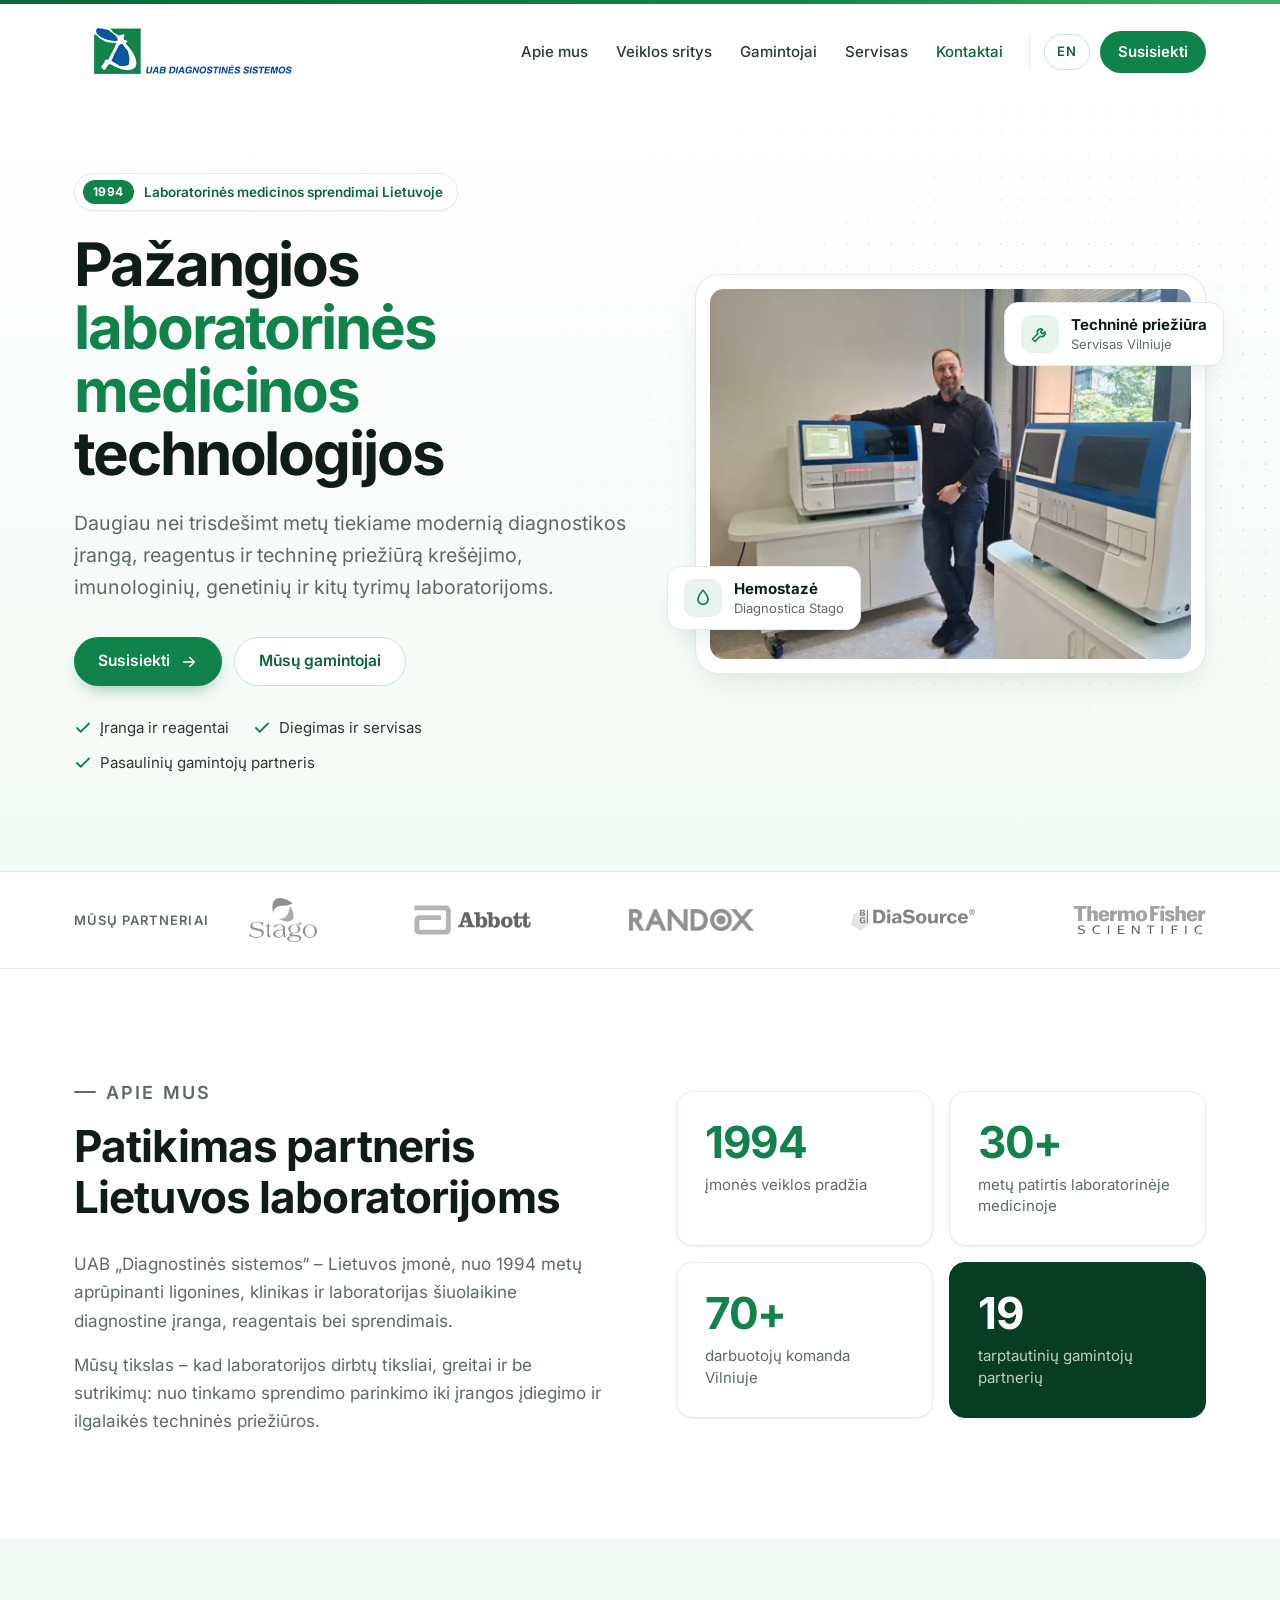
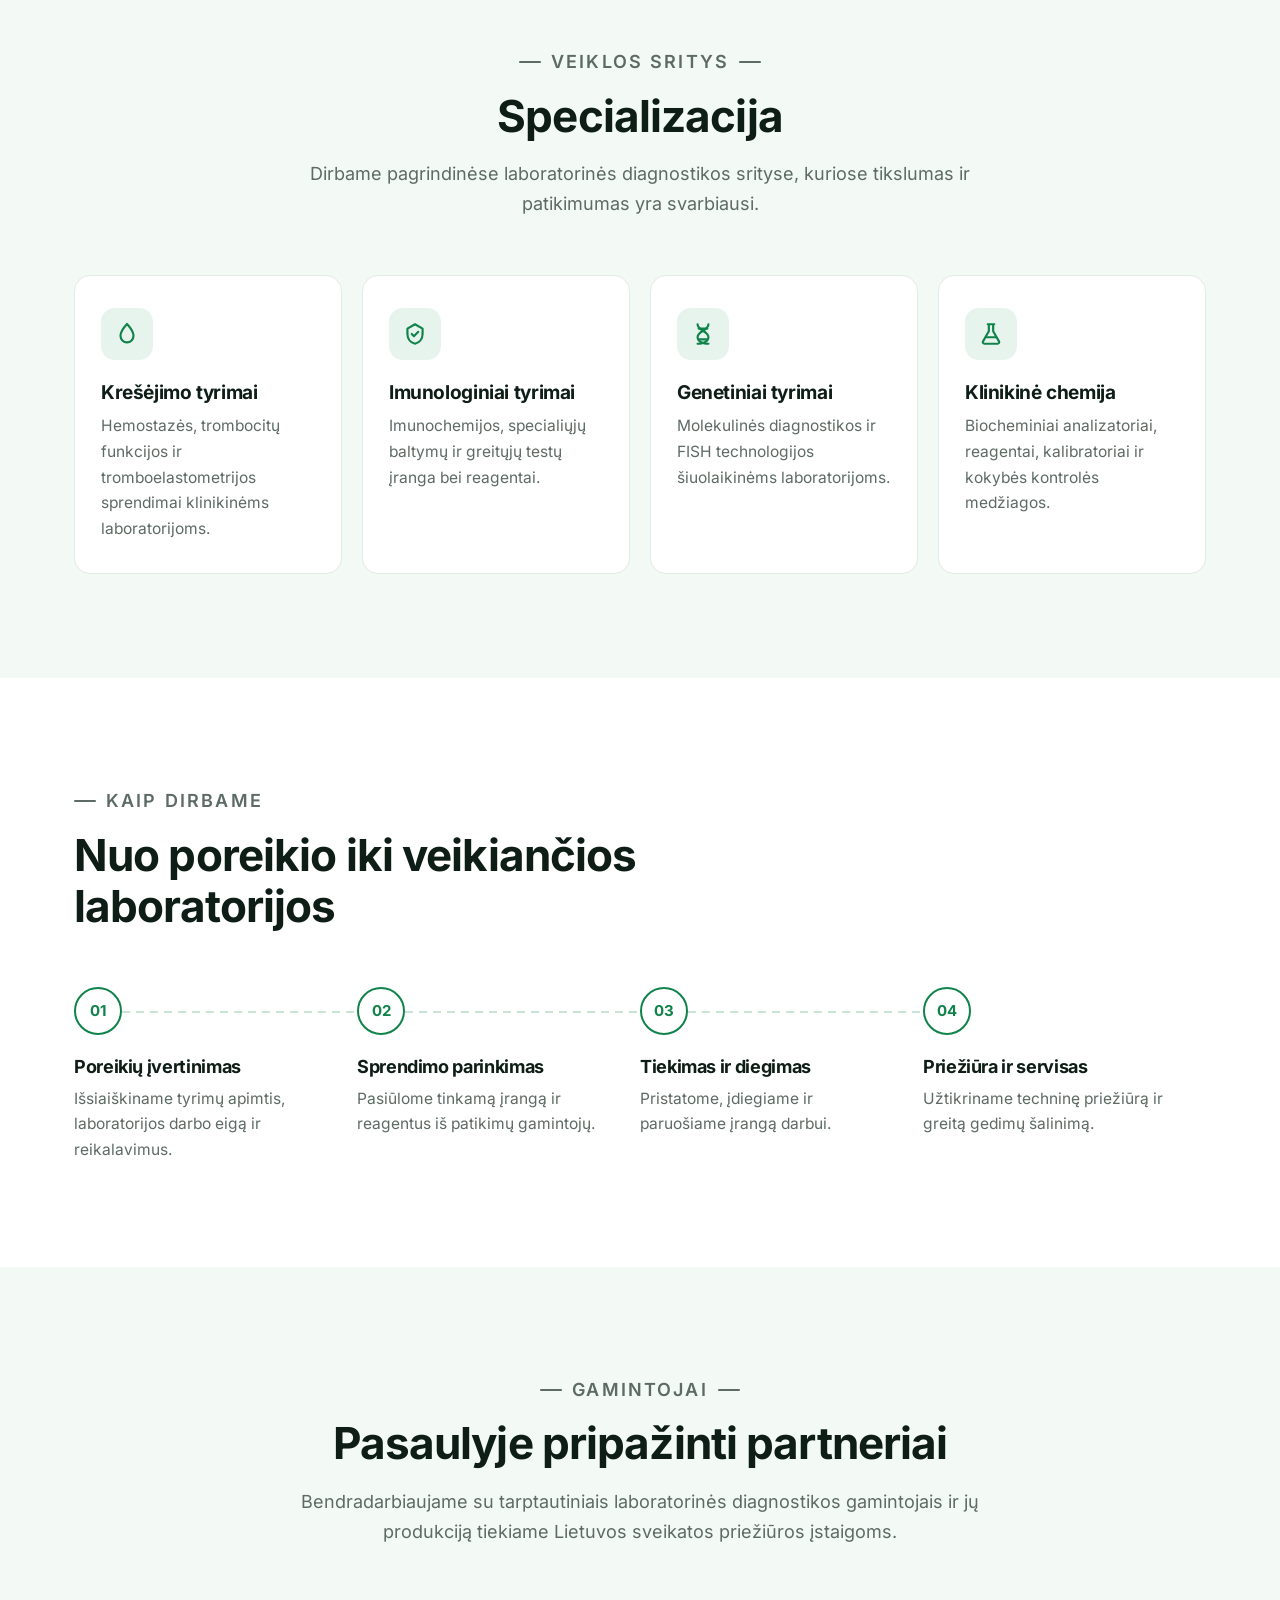
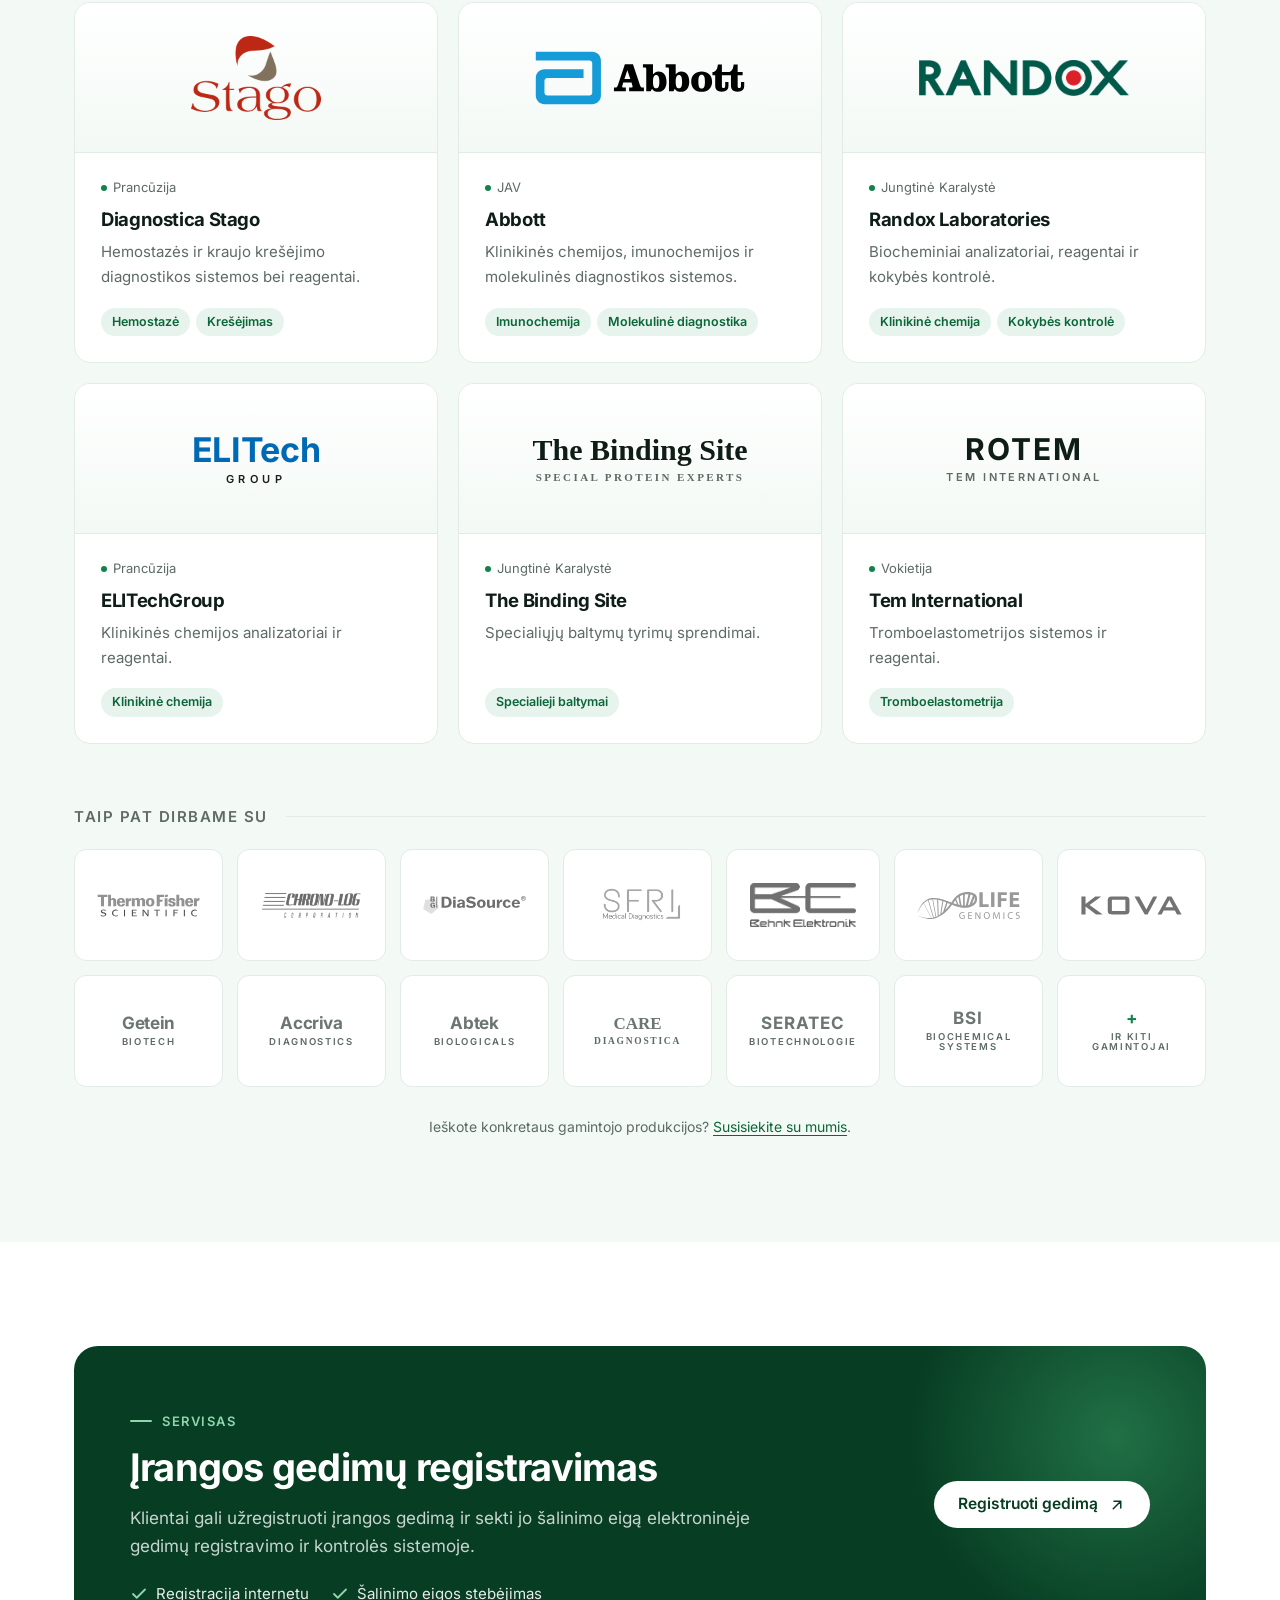
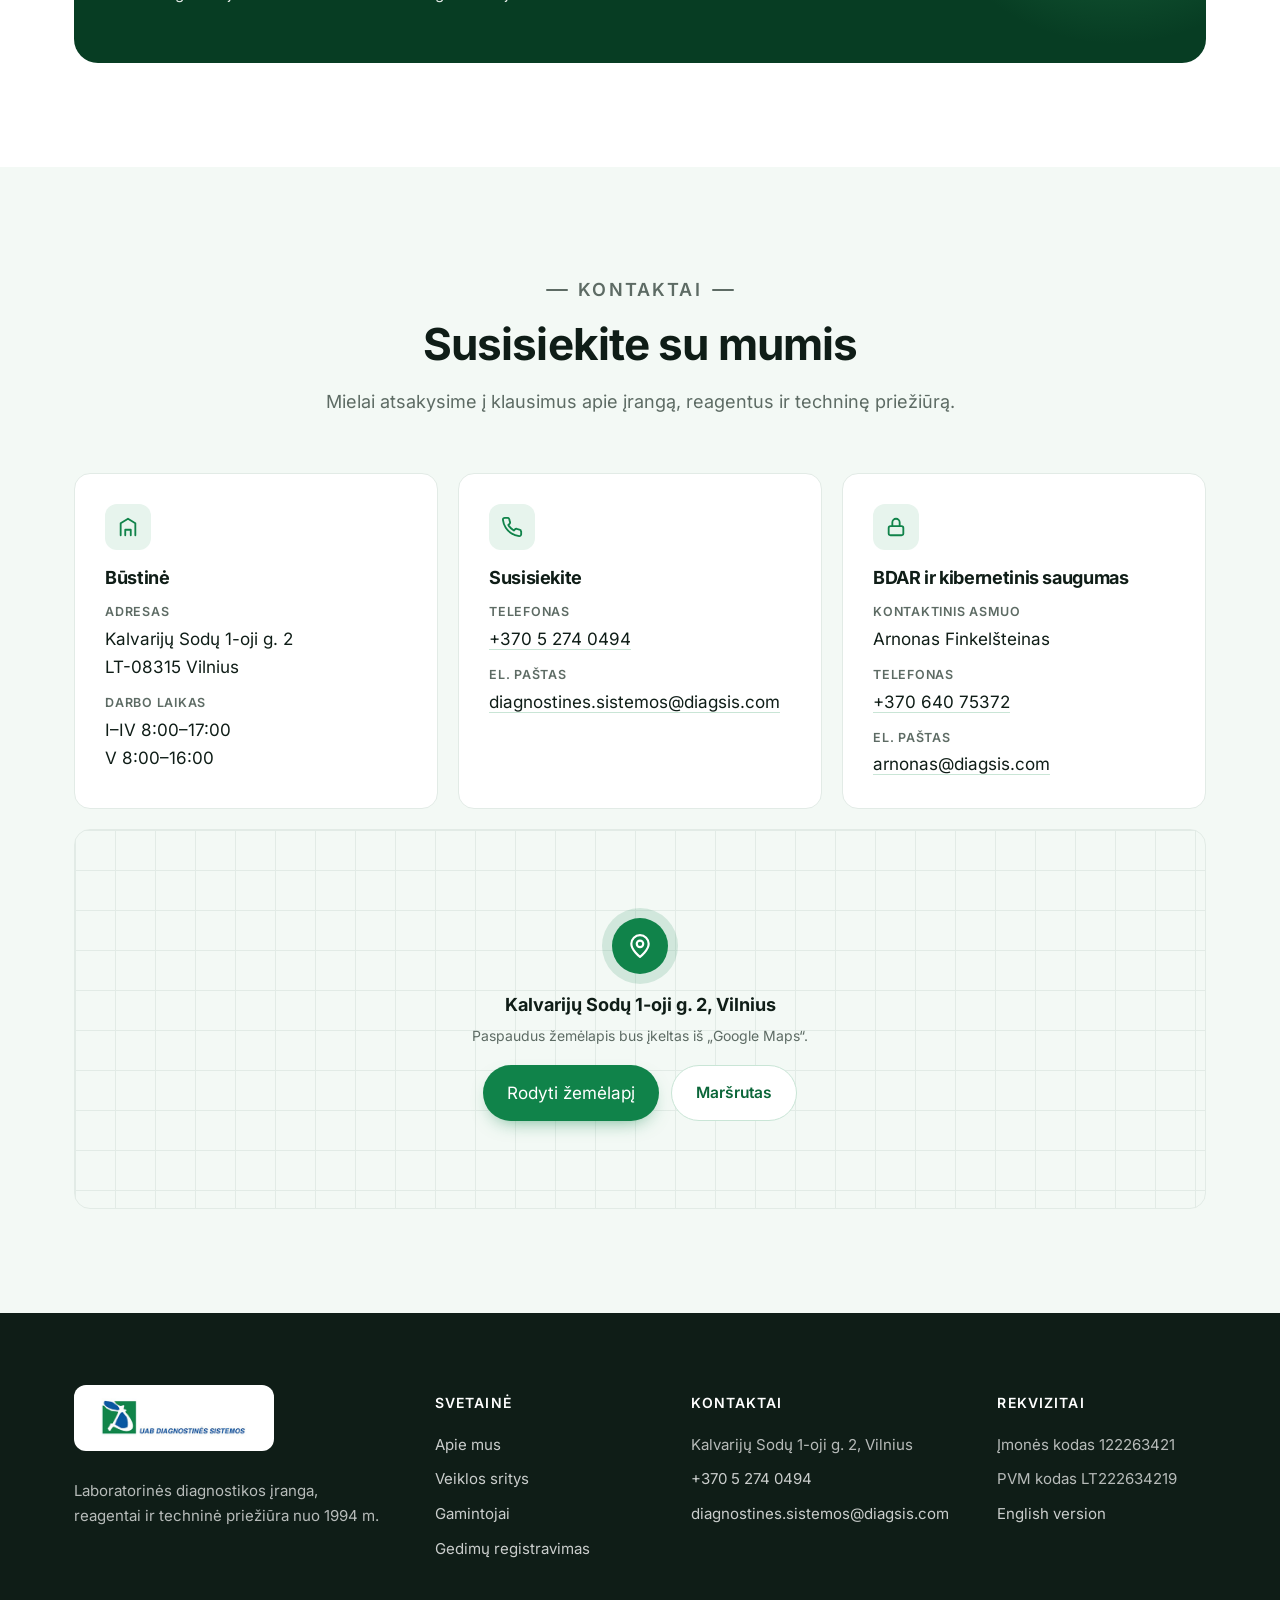
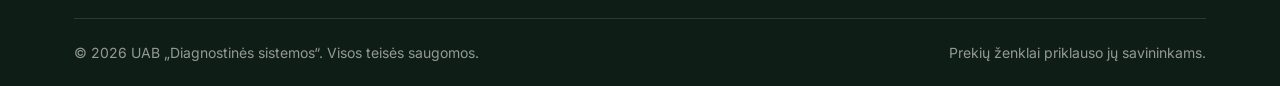
==== commit ecc1e4d6: "Inžinieriaus nuotrauka, dalijimosi paveikslėliai, faviconai - Viršuje vietoj piešinio – inžinieriaus" ====
--- a/index.html
+++ b/index.html
@@ -5,13 +5,16 @@
   <meta name="viewport" content="width=device-width, initial-scale=1">
   <title>UAB „Diagnostinės sistemos“ – pažangios laboratorinės medicinos technologijos</title>
   <meta name="description" content="Nuo 1994 m. tiekiame laboratorinės diagnostikos įrangą, reagentus ir techninę priežiūrą. Krešėjimo, imunologiniai, genetiniai ir kiti tyrimai. Stago, Abbott, Randox ir kitų gamintojų partneris Lietuvoje.">
+  <!-- Peržiūros versija: pašalinti šią eilutę, kai svetainė bus patvirtinta -->
+  <meta name="robots" content="noindex, nofollow">
   <meta name="theme-color" content="#10834a">
   <link rel="canonical" href="https://diagsis.com/">
   <link rel="alternate" hreflang="lt" href="https://diagsis.com/">
   <link rel="alternate" hreflang="en" href="https://diagsis.com/en.html">
   <link rel="alternate" hreflang="x-default" href="https://diagsis.com/">
-  <link rel="icon" type="image/png" href="img/favicon.png">
-  <link rel="apple-touch-icon" href="img/favicon.png">
+  <link rel="icon" href="img/favicon.ico" sizes="32x32">
+  <link rel="icon" type="image/png" href="img/favicon-32.png">
+  <link rel="apple-touch-icon" href="img/apple-touch-icon.png">
   <link rel="preload" href="fonts/inter-latin.woff2" as="font" type="font/woff2" crossorigin>
   <link rel="preload" href="fonts/inter-latin-ext.woff2" as="font" type="font/woff2" crossorigin>
   <meta property="og:type" content="website">
@@ -20,7 +23,11 @@
   <meta property="og:title" content="Pažangios laboratorinės medicinos technologijos">
   <meta property="og:description" content="Laboratorinės diagnostikos įranga, reagentai ir techninė priežiūra nuo 1994 m.">
   <meta property="og:url" content="https://diagsis.com/">
-  <meta property="og:image" content="https://diagsis.com/img/diagnostines-sistemos.jpg">
+  <meta property="og:image" content="https://diagsis.com/img/og-lt.jpg">
+  <meta property="og:image:width" content="1200">
+  <meta property="og:image:height" content="630">
+  <meta property="og:image:alt" content="UAB „Diagnostinės sistemos“ inžinierius prie STA Genesia krešėjimo analizatorių">
+  <meta name="twitter:card" content="summary_large_image">
   <link rel="stylesheet" href="css/style.css">
   <script type="application/ld+json">
   {
@@ -35,7 +42,6 @@
     "taxID": "122263421",
     "email": "diagnostines.sistemos@diagsis.com",
     "telephone": "+370 5 274 0494",
-    "faxNumber": "+370 5 277 7620",
     "address": {
       "@type": "PostalAddress",
       "streetAddress": "Kalvarijų Sodų 1-oji g. 2",
@@ -88,61 +94,18 @@
           </ul>
         </div>
 
-        <div class="hero-visual" aria-hidden="true">
+        <div class="hero-visual">
           <div class="panel">
-            <svg viewBox="0 0 520 400" role="presentation">
-              <defs>
-                <linearGradient id="hv-bg" x1="0" y1="0" x2="0" y2="1"><stop offset="0" stop-color="#f3f9f5"/><stop offset="1" stop-color="#e7f4ed"/></linearGradient>
-                <linearGradient id="hv-area" x1="0" y1="0" x2="0" y2="1"><stop offset="0" stop-color="#10834a" stop-opacity=".22"/><stop offset="1" stop-color="#10834a" stop-opacity="0"/></linearGradient>
-                <clipPath id="hv-clip"><rect width="520" height="400" rx="14"/></clipPath>
-              </defs>
-              <g clip-path="url(#hv-clip)">
-                <rect width="520" height="400" fill="url(#hv-bg)"/>
-                <rect width="520" height="44" fill="#fff"/>
-                <circle cx="24" cy="22" r="5" fill="#d8e6de"/><circle cx="42" cy="22" r="5" fill="#d8e6de"/><circle cx="60" cy="22" r="5" fill="#d8e6de"/>
-                <rect x="190" y="15" width="140" height="14" rx="7" fill="#eef5f1"/>
-                <rect x="22" y="64" width="300" height="200" rx="12" fill="#fff" stroke="#e2ebe6"/>
-                <rect x="40" y="82" width="90" height="9" rx="4.5" fill="#0f1d17" opacity=".85"/>
-                <rect x="40" y="98" width="60" height="7" rx="3.5" fill="#5d6b64" opacity=".35"/>
-                <g stroke="#e2ebe6" stroke-width="1"><path d="M40 140h264M40 175h264M40 210h264M40 245h264"/></g>
-                <path d="M40 240 C 110 238, 130 236, 160 205 S 210 130, 240 125 S 290 122, 304 122 L304 246 L40 246 Z" fill="url(#hv-area)"/>
-                <path d="M40 240 C 110 238, 130 236, 160 205 S 210 130, 240 125 S 290 122, 304 122" fill="none" stroke="#10834a" stroke-width="3" stroke-linecap="round"/>
-                <circle cx="187" cy="170" r="6" fill="#fff" stroke="#10834a" stroke-width="3"/>
-                <rect x="198" y="146" width="70" height="22" rx="6" fill="#073d23"/>
-                <rect x="208" y="154" width="50" height="6" rx="3" fill="#8fd6ad"/>
-                <rect x="340" y="64" width="158" height="200" rx="12" fill="#fff" stroke="#e2ebe6"/>
-                <rect x="360" y="90" width="22" height="130" rx="11" fill="#f3f9f5" stroke="#c9e5d6" stroke-width="2"/>
-                <rect x="362" y="150" width="18" height="68" rx="9" fill="#10834a"/>
-                <rect x="358" y="84" width="26" height="12" rx="4" fill="#0b6639"/>
-                <rect x="398" y="90" width="22" height="130" rx="11" fill="#f3f9f5" stroke="#c9e5d6" stroke-width="2"/>
-                <rect x="400" y="120" width="18" height="98" rx="9" fill="#3fae6f"/>
-                <rect x="396" y="84" width="26" height="12" rx="4" fill="#5d6b64"/>
-                <rect x="436" y="90" width="22" height="130" rx="11" fill="#f3f9f5" stroke="#c9e5d6" stroke-width="2"/>
-                <rect x="438" y="172" width="18" height="46" rx="9" fill="#8fd6ad"/>
-                <rect x="434" y="84" width="26" height="12" rx="4" fill="#0b6639"/>
-                <rect x="352" y="226" width="134" height="18" rx="5" fill="#e7f4ed"/>
-                <rect x="22" y="282" width="150" height="96" rx="12" fill="#fff" stroke="#e2ebe6"/>
-                <circle cx="52" cy="312" r="14" fill="#e7f4ed"/><path d="M46 312l4 4 8-8" stroke="#10834a" stroke-width="2.5" fill="none" stroke-linecap="round" stroke-linejoin="round"/>
-                <rect x="40" y="340" width="100" height="9" rx="4.5" fill="#0f1d17" opacity=".8"/>
-                <rect x="40" y="356" width="70" height="7" rx="3.5" fill="#5d6b64" opacity=".35"/>
-                <rect x="185" y="282" width="150" height="96" rx="12" fill="#fff" stroke="#e2ebe6"/>
-                <g transform="translate(203 298)" stroke="#10834a" stroke-width="2.5" fill="none" stroke-linecap="round">
-                  <path d="M0 0c0 12 24 12 24 24M24 0C24 12 0 12 0 24"/><path d="M4 6h16M4 18h16" stroke="#8fd6ad"/>
-                </g>
-                <rect x="203" y="340" width="96" height="9" rx="4.5" fill="#0f1d17" opacity=".8"/>
-                <rect x="203" y="356" width="60" height="7" rx="3.5" fill="#5d6b64" opacity=".35"/>
-                <rect x="348" y="282" width="150" height="96" rx="12" fill="#073d23"/>
-                <rect x="366" y="304" width="44" height="22" rx="4" fill="#8fd6ad" opacity=".9"/>
-                <rect x="366" y="340" width="96" height="9" rx="4.5" fill="#fff" opacity=".9"/>
-                <rect x="366" y="356" width="64" height="7" rx="3.5" fill="#fff" opacity=".4"/>
-              </g>
-            </svg>
-          </div>
-          <div class="float f1">
+            <picture>
+              <source type="image/webp" srcset="img/inzinierius-520.webp 520w, img/inzinierius-1040.webp 1040w" sizes="(max-width: 940px) 92vw, 520px">
+              <img src="img/inzinierius-1040.jpg" srcset="img/inzinierius-520.jpg 520w, img/inzinierius-1040.jpg 1040w" sizes="(max-width: 940px) 92vw, 520px" width="1040" height="800" alt="UAB „Diagnostinės sistemos“ inžinierius prie STA Genesia krešėjimo analizatorių" fetchpriority="high">
+            </picture>
+          </div>
+          <div class="float f1" aria-hidden="true">
             <i><svg viewBox="0 0 24 24" fill="none" stroke="currentColor" stroke-width="2" stroke-linecap="round" stroke-linejoin="round"><path d="M12 2.7s6 6.4 6 11a6 6 0 0 1-12 0c0-4.6 6-11 6-11z"/></svg></i>
             <div><b>Hemostazė</b><span>Diagnostica Stago</span></div>
           </div>
-          <div class="float f2">
+          <div class="float f2" aria-hidden="true">
             <i><svg viewBox="0 0 24 24" fill="none" stroke="currentColor" stroke-width="2" stroke-linecap="round" stroke-linejoin="round"><path d="M14.7 6.3a4 4 0 0 0-5.4 5.4L3 18l3 3 6.3-6.3a4 4 0 0 0 5.4-5.4l-2.5 2.5-2.5-2.5 2.5-2.5z"/></svg></i>
             <div><b>Techninė priežiūra</b><span>Servisas Vilniuje</span></div>
           </div>
@@ -156,8 +119,8 @@
         <ul>
           <li><img class="lg" src="img/gamintojai/stago.png" alt="Stago" width="195" height="126"></li>
           <li><img src="img/gamintojai/abbott.svg" alt="Abbott" width="120" height="30"></li>
-          <li><img src="img/gamintojai/randox.png" alt="Randox" width="171" height="30" style="height:22px"></li>
-          <li><img src="img/gamintojai/diasource.svg" alt="DIAsource ImmunoAssays" width="170" height="30" style="height:22px"></li>
+          <li><img src="img/gamintojai/randox.png" alt="Randox" width="171" height="30" class="sm"></li>
+          <li><img src="img/gamintojai/diasource.svg" alt="DIAsource ImmunoAssays" width="170" height="30" class="sm"></li>
           <li><img src="img/gamintojai/thermofisher.svg" alt="Thermo Fisher Scientific" width="133" height="30"></li>
         </ul>
       </div>
@@ -299,18 +262,18 @@
           <ul class="logo-grid">
             <li><img src="img/gamintojai/thermofisher.svg" alt="Thermo Fisher Scientific" loading="lazy"><span class="name">Thermo Fisher Scientific</span></li>
             <li><img src="img/gamintojai/chronolog.png" alt="Chrono-log" loading="lazy"><span class="name">Chrono-log</span></li>
-            <li><img src="img/gamintojai/diasource.svg" alt="DIAsource ImmunoAssays" loading="lazy" style="max-height:28px"><span class="name">DIAsource ImmunoAssays</span></li>
+            <li><img src="img/gamintojai/diasource.svg" alt="DIAsource ImmunoAssays" loading="lazy" class="sm"><span class="name">DIAsource ImmunoAssays</span></li>
             <li><img src="img/gamintojai/sfri.png" alt="SFRI" loading="lazy"><span class="name">SFRI</span></li>
             <li><img src="img/gamintojai/behnk.png" alt="Behnk Elektronik" loading="lazy"><span class="name">Behnk Elektronik</span></li>
             <li><img src="img/gamintojai/lifegenomics.svg" alt="Life Genomics" loading="lazy"><span class="name">Life Genomics</span></li>
-            <li><img src="img/gamintojai/kova.svg" alt="KOVA International" loading="lazy" style="max-height:34px"><span class="name">KOVA International</span></li>
+            <li><img src="img/gamintojai/kova.svg" alt="KOVA International" loading="lazy" class="md"><span class="name">KOVA International</span></li>
             <li><div class="wordmark">Getein<small>Biotech</small></div></li>
             <li><div class="wordmark">Accriva<small>Diagnostics</small></div></li>
             <li><div class="wordmark">Abtek<small>Biologicals</small></div></li>
             <li><div class="wordmark wm-serif">CARE<small>diagnostica</small></div></li>
             <li><div class="wordmark wm-caps">Seratec<small>Biotechnologie</small></div></li>
             <li><div class="wordmark wm-caps">BSI<small>Biochemical Systems</small></div></li>
-            <li><div class="wordmark" style="color:var(--green)">+<small>ir kiti gamintojai</small></div></li>
+            <li><div class="wordmark more">+<small>ir kiti gamintojai</small></div></li>
           </ul>
           <p class="partners-note">Ieškote konkretaus gamintojo produkcijos? <a href="#kontaktai">Susisiekite su mumis</a>.</p>
         </div>
@@ -329,7 +292,7 @@
               <li><svg viewBox="0 0 24 24" fill="none" stroke="currentColor" stroke-width="2.4" stroke-linecap="round" stroke-linejoin="round" aria-hidden="true"><path d="M20 6 9 17l-5-5"/></svg>Šalinimo eigos stebėjimas</li>
             </ul>
           </div>
-          <a class="btn btn-light" href="http://diagsis.com/egkrks/" target="_blank" rel="noopener">Registruoti gedimą
+          <a class="btn btn-light" href="https://diagsis.com/egkrks/" target="_blank" rel="noopener">Registruoti gedimą
             <svg viewBox="0 0 24 24" fill="none" stroke="currentColor" stroke-width="2" stroke-linecap="round" stroke-linejoin="round" aria-hidden="true"><path d="M7 17 17 7M8 7h9v9"/></svg></a>
         </div>
       </div>
@@ -356,7 +319,6 @@
             <h3>Susisiekite</h3>
             <dl>
               <div><dt>Telefonas</dt><dd><a href="tel:+37052740494">+370 5 274 0494</a></dd></div>
-              <div><dt>Faksas</dt><dd>+370 5 277 7620</dd></div>
               <div><dt>El. paštas</dt><dd><a href="mailto:diagnostines.sistemos@diagsis.com">diagnostines.sistemos@diagsis.com</a></dd></div>
             </dl>
           </div>
--- a/css/style.css
+++ b/css/style.css
@@ -150,6 +150,7 @@
 .hero-points svg { width: 18px; height: 18px; color: var(--green); flex: none; }
 .hero-visual { position: relative; }
 .hero-visual .panel { background: #fff; border: 1px solid var(--line); border-radius: 24px; box-shadow: var(--shadow); padding: 14px; }
+.hero-visual .panel img { display: block; width: 100%; height: auto; border-radius: 14px; }
 .hero-visual .float {
   position: absolute; display: flex; align-items: center; gap: 12px; background: #fff; border: 1px solid var(--line);
   border-radius: 14px; padding: 12px 16px; box-shadow: var(--shadow); font-size: 14px; line-height: 1.3;
@@ -175,6 +176,7 @@
 .trust ul { flex: 1; display: flex; align-items: center; justify-content: space-between; gap: 32px; list-style: none; margin: 0; padding: 0; }
 .trust img { height: 30px; width: auto; filter: grayscale(1); opacity: .6; transition: filter .25s, opacity .25s; }
 .trust img.lg { height: 44px; }
+.trust img.sm { height: 22px; }
 .trust img:hover { filter: none; opacity: 1; }
 @media (max-width: 940px) {
   .trust .wrap { flex-direction: column; gap: 18px; }
@@ -289,6 +291,9 @@
 .logo-grid .wordmark { font-size: 17px; color: #6b7671; transition: color .3s; }
 .logo-grid .wordmark small { font-size: 9.5px; letter-spacing: .18em; margin-top: 4px; }
 .logo-grid li:hover .wordmark { color: var(--green-dark); }
+.logo-grid img.sm { max-height: 28px; }
+.logo-grid img.md { max-height: 34px; }
+.logo-grid .wordmark.more, .logo-grid li:hover .wordmark.more { color: var(--green); }
 .logo-grid .name {
   position: absolute; left: 50%; bottom: 8px; transform: translate(-50%, 4px); font-size: 11.5px; color: var(--muted);
   white-space: nowrap; opacity: 0; transition: opacity .25s, transform .25s;
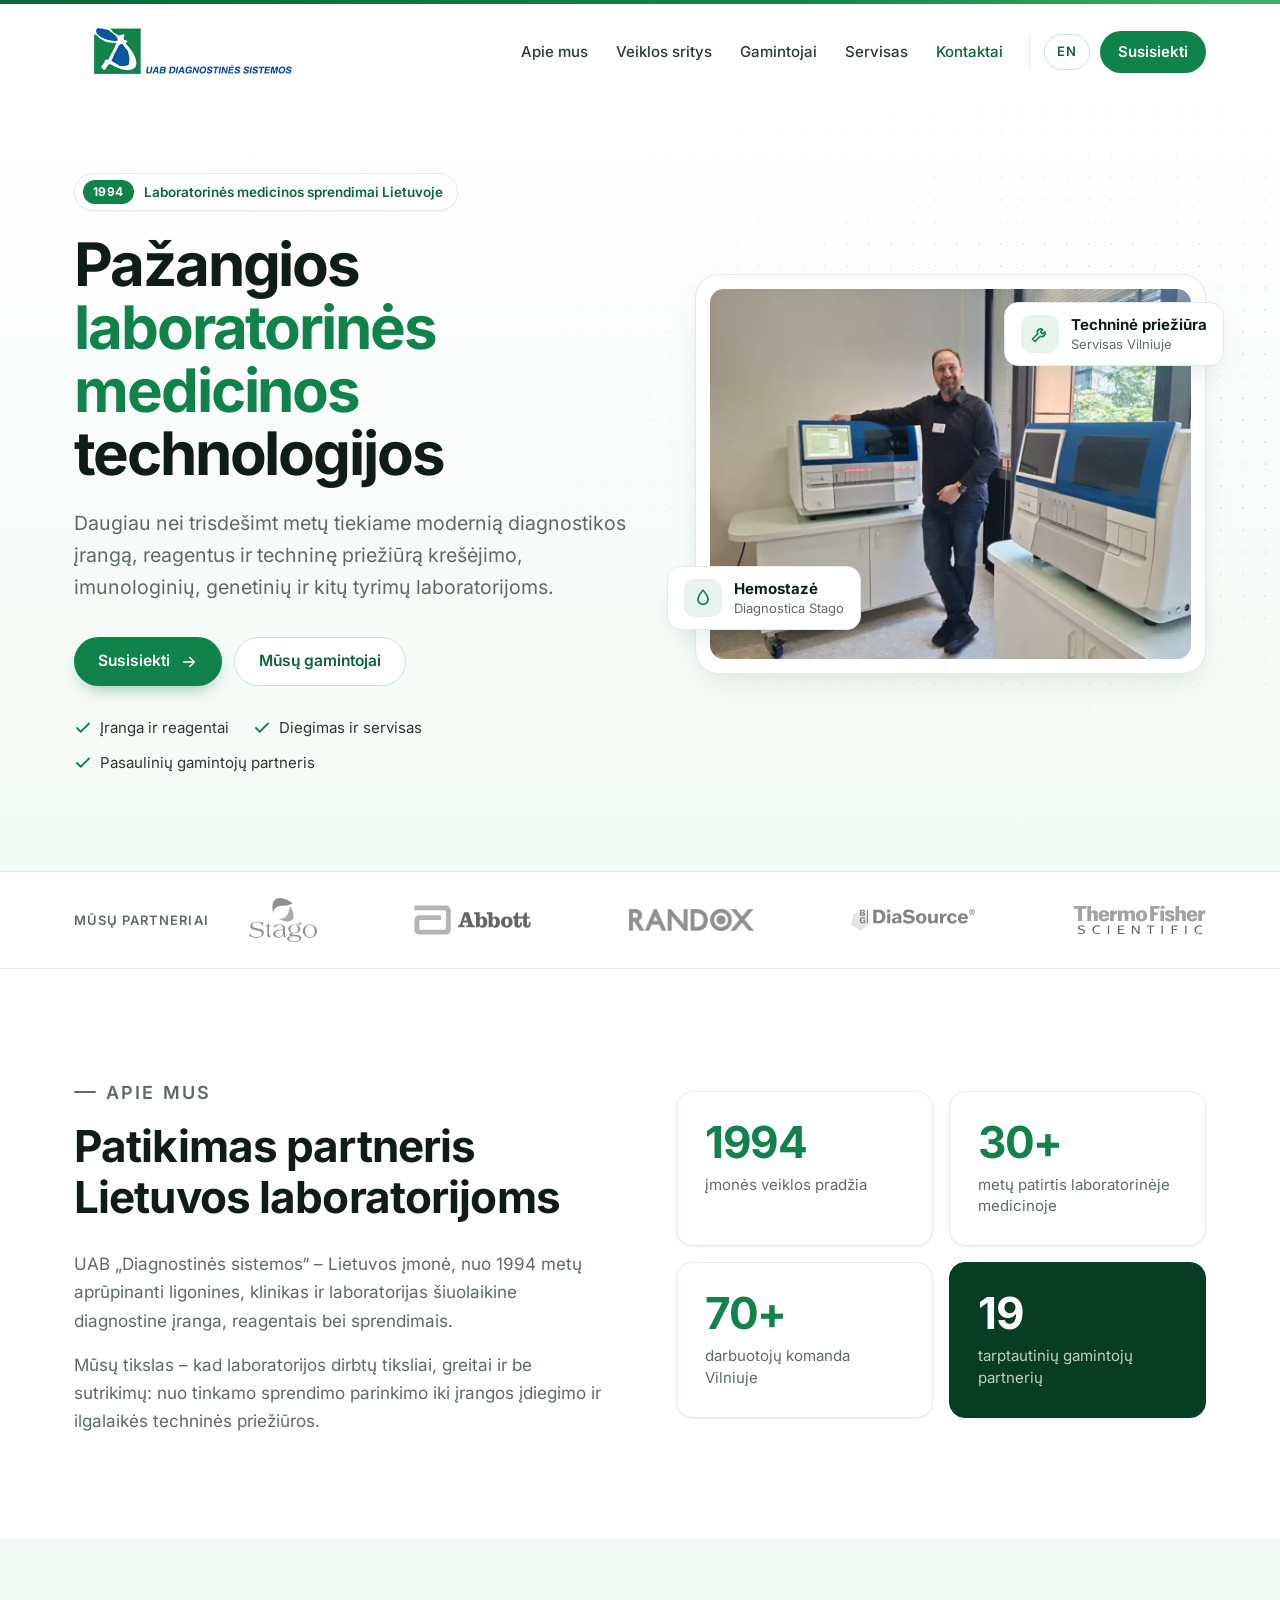
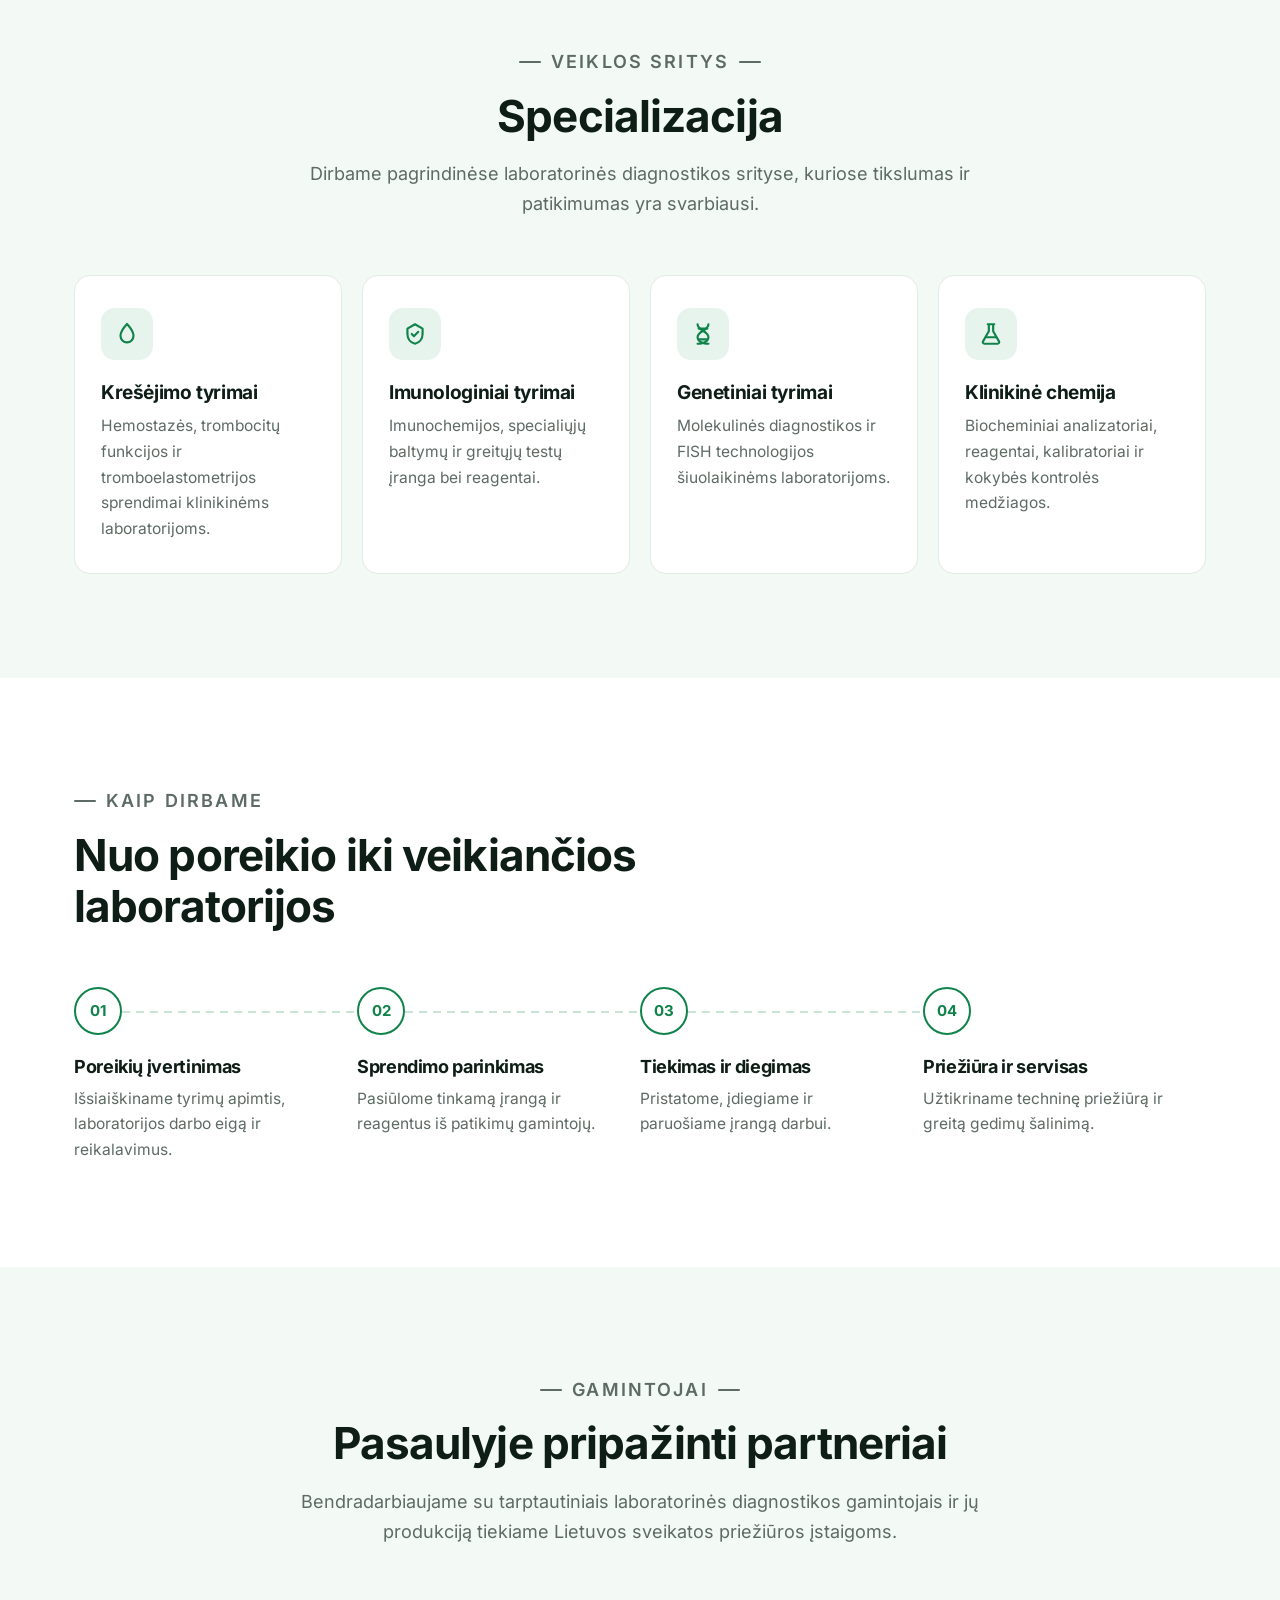
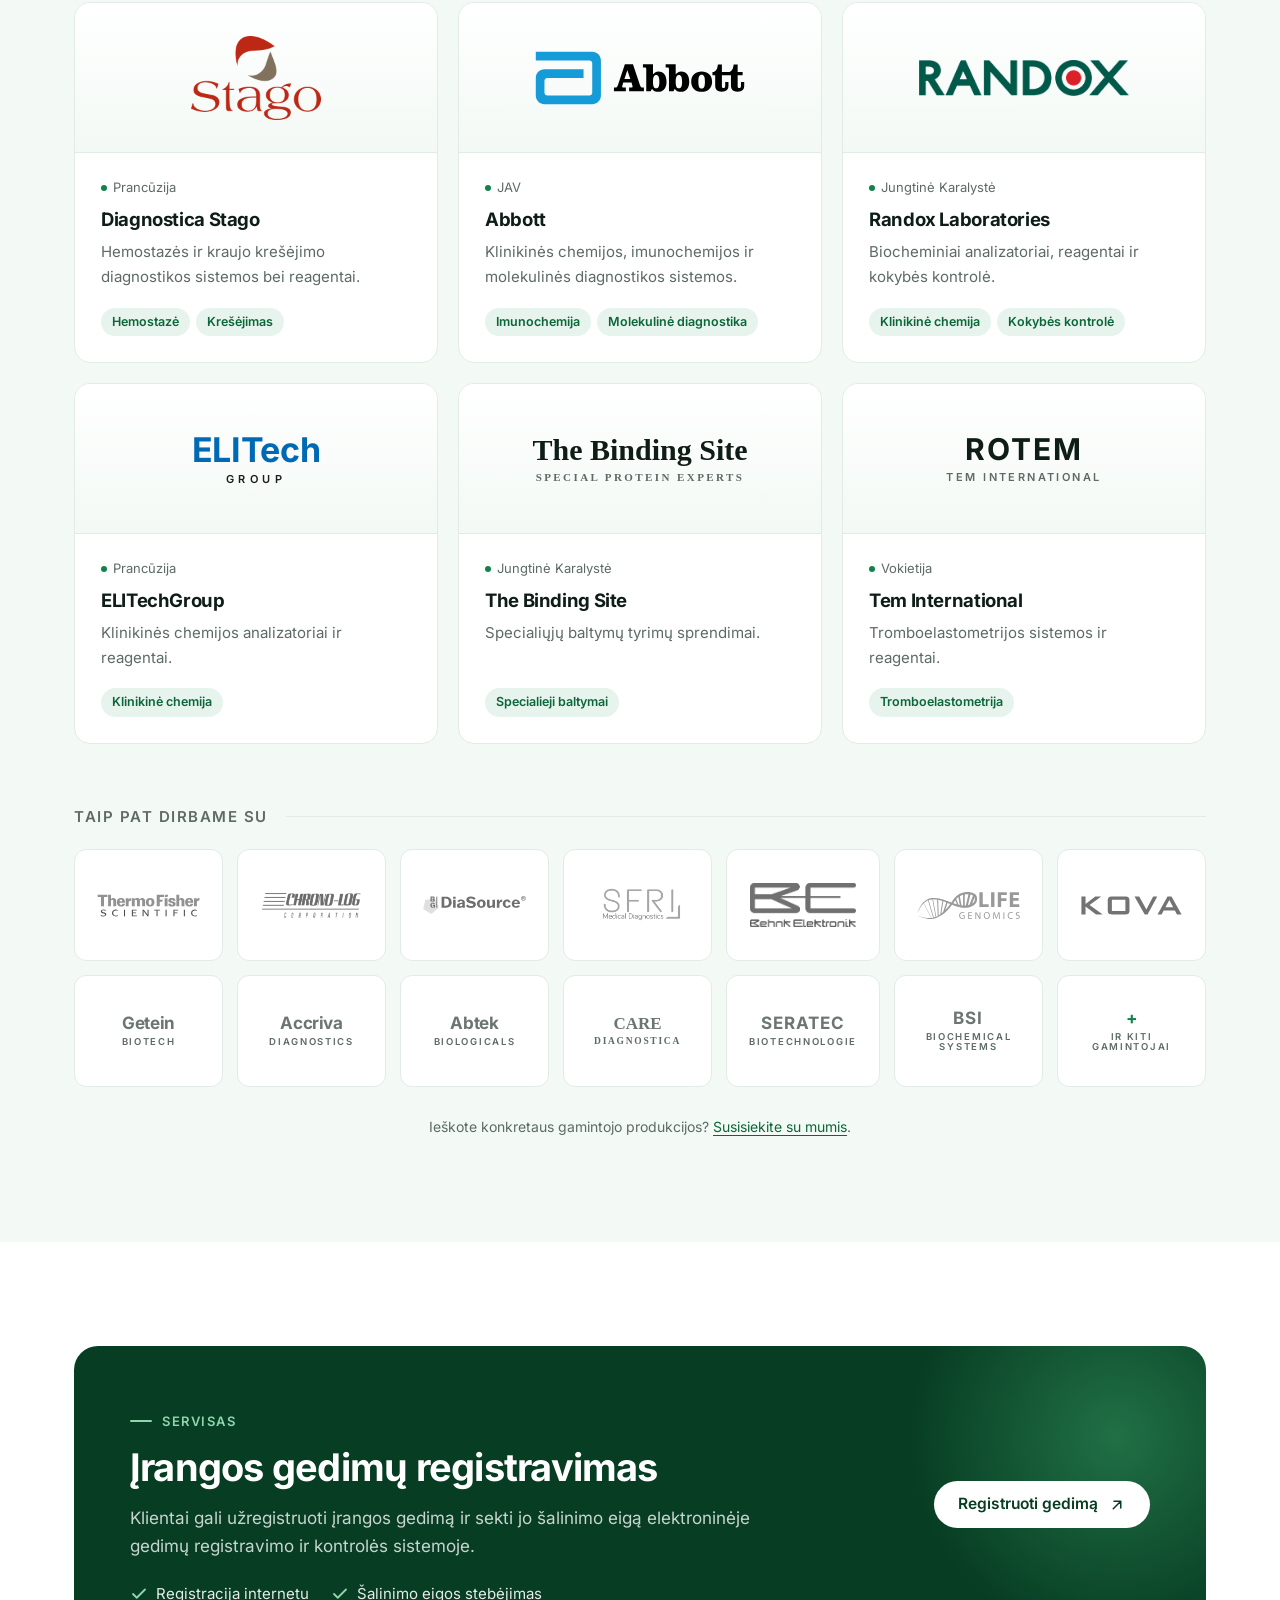
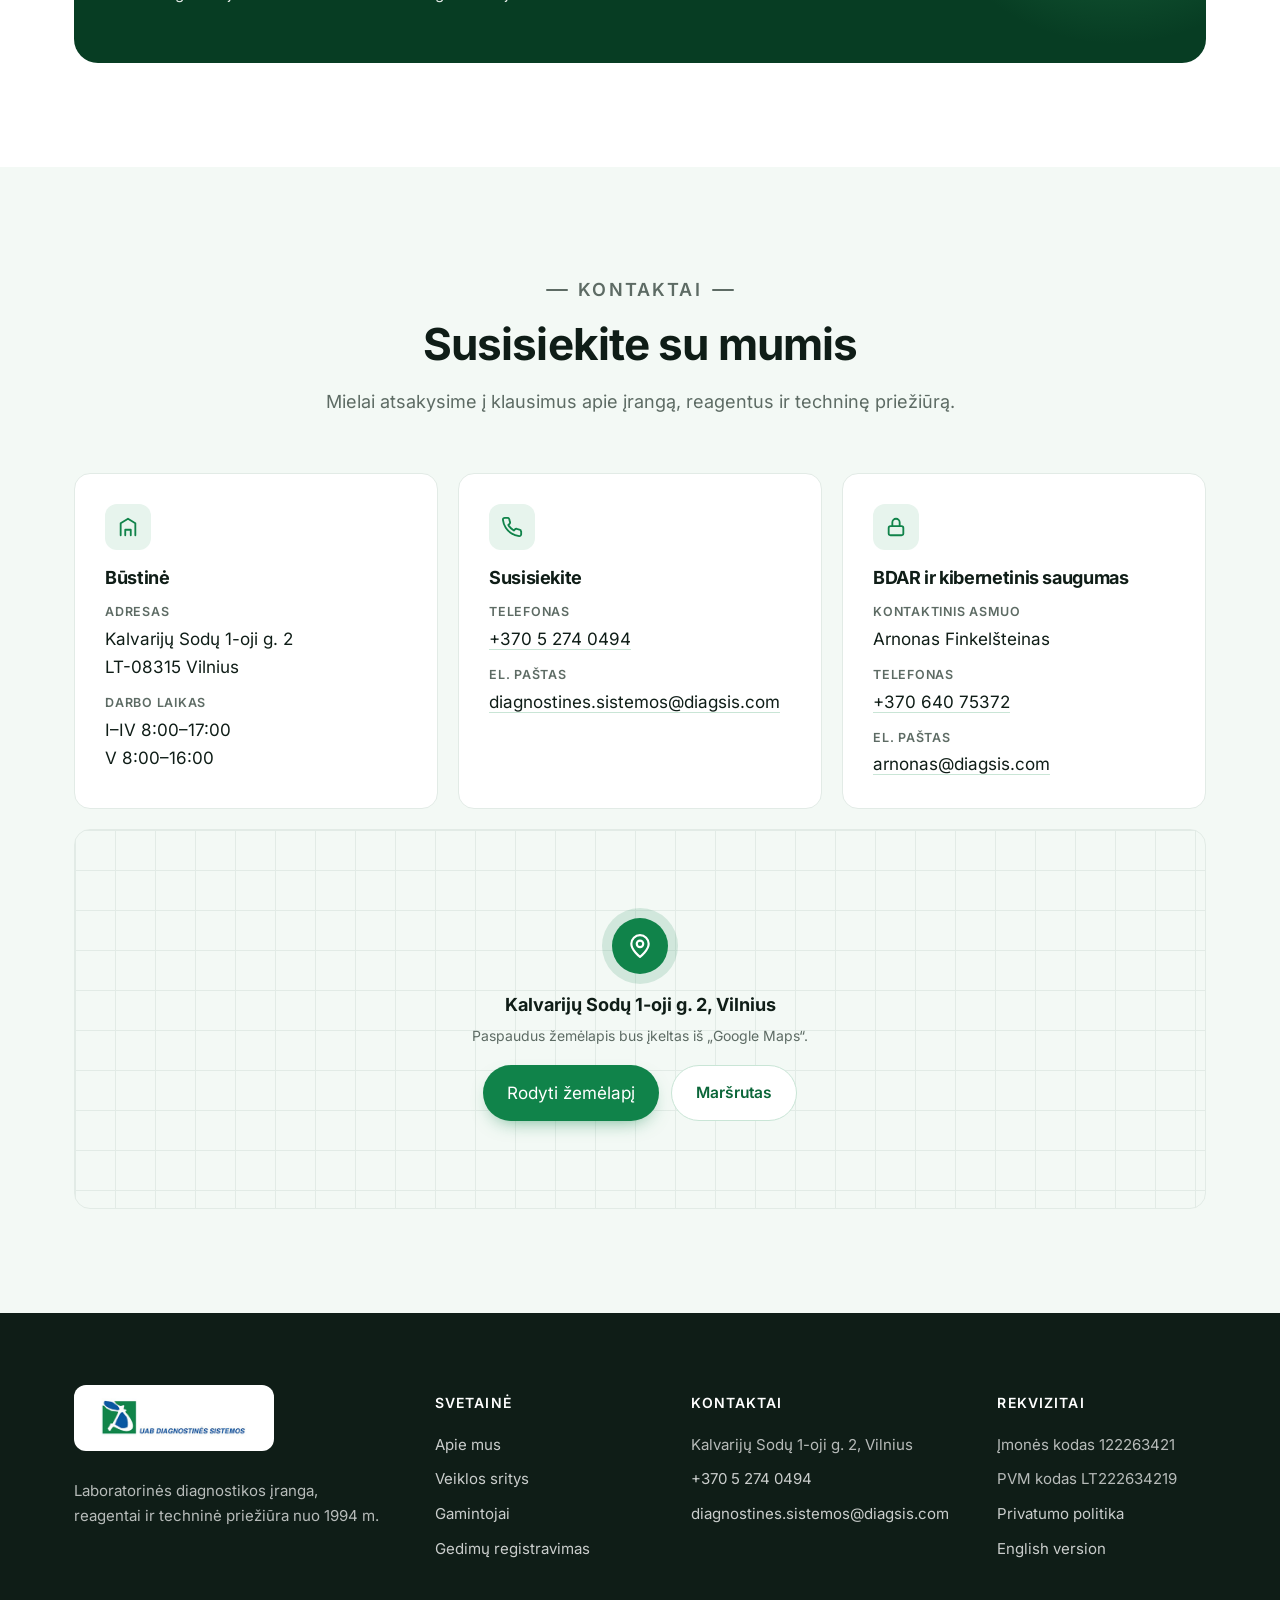
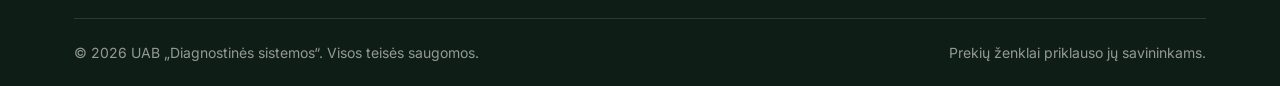
==== commit 1b95a580: "Privatumo politikos puslapis (LT ir EN) - privatumas.html ir privacy.html – juodraštis, neaiškūs pun" ====
--- a/index.html
+++ b/index.html
@@ -379,6 +379,7 @@
           <ul>
             <li>Įmonės kodas 122263421</li>
             <li>PVM kodas LT222634219</li>
+            <li><a href="privatumas.html">Privatumo politika</a></li>
             <li><a href="en.html" hreflang="en" lang="en">English version</a></li>
           </ul>
         </div>
--- a/css/style.css
+++ b/css/style.css
@@ -377,3 +377,18 @@
 /* ELITech tekstinis ženklas */
 .wordmark.wm-elitech { font-size: 34px; letter-spacing: -.01em; color: #0069b3; }
 .wordmark.wm-elitech small { color: #1d1d1b; letter-spacing: .4em; }
+
+/* ---------- Privatumo politika ---------- */
+.legal .wrap { max-width: 860px; }
+.legal h1 { font-size: clamp(34px, 4.4vw, 52px); margin-bottom: 14px; }
+.legal .section-head { margin-bottom: 40px; }
+.legal h2 { font-size: clamp(22px, 2.4vw, 27px); margin: 48px 0 14px; }
+.legal p, .legal ul { margin: 0 0 14px; }
+.legal ul { padding-left: 22px; }
+.legal li { margin-bottom: 6px; }
+.table-wrap { overflow-x: auto; margin: 22px 0 8px; border: 1px solid var(--line); border-radius: var(--radius-sm); }
+.legal table { width: 100%; min-width: 720px; border-collapse: collapse; font-size: 15px; line-height: 1.5; }
+.legal th, .legal td { text-align: left; vertical-align: top; padding: 12px 14px; border-bottom: 1px solid var(--line); }
+.legal th { background: var(--green-tint); color: var(--ink); font-weight: 600; }
+.legal tr:last-child td { border-bottom: 0; }
+.legal mark.todo { background: #fff1b8; color: #6b4e00; font-size: .8em; font-weight: 700; padding: 1px 6px; border-radius: 4px; }
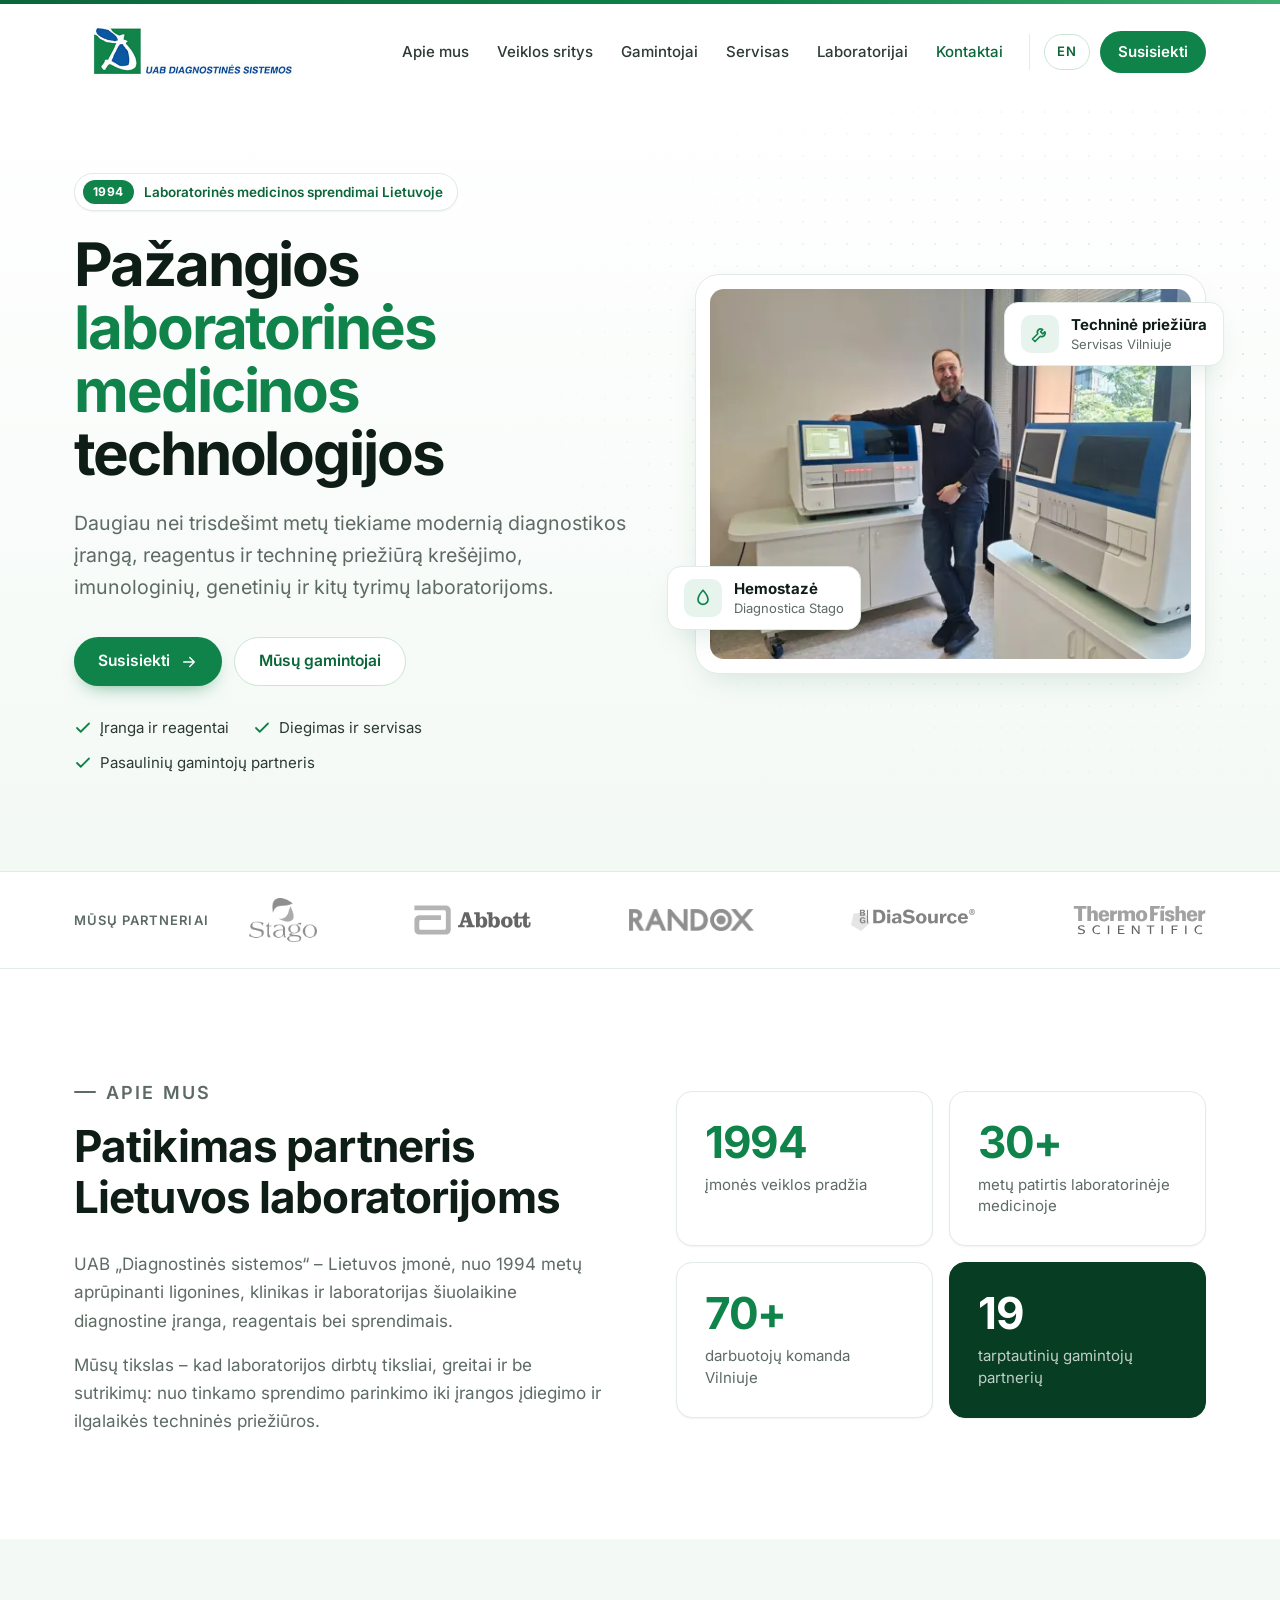
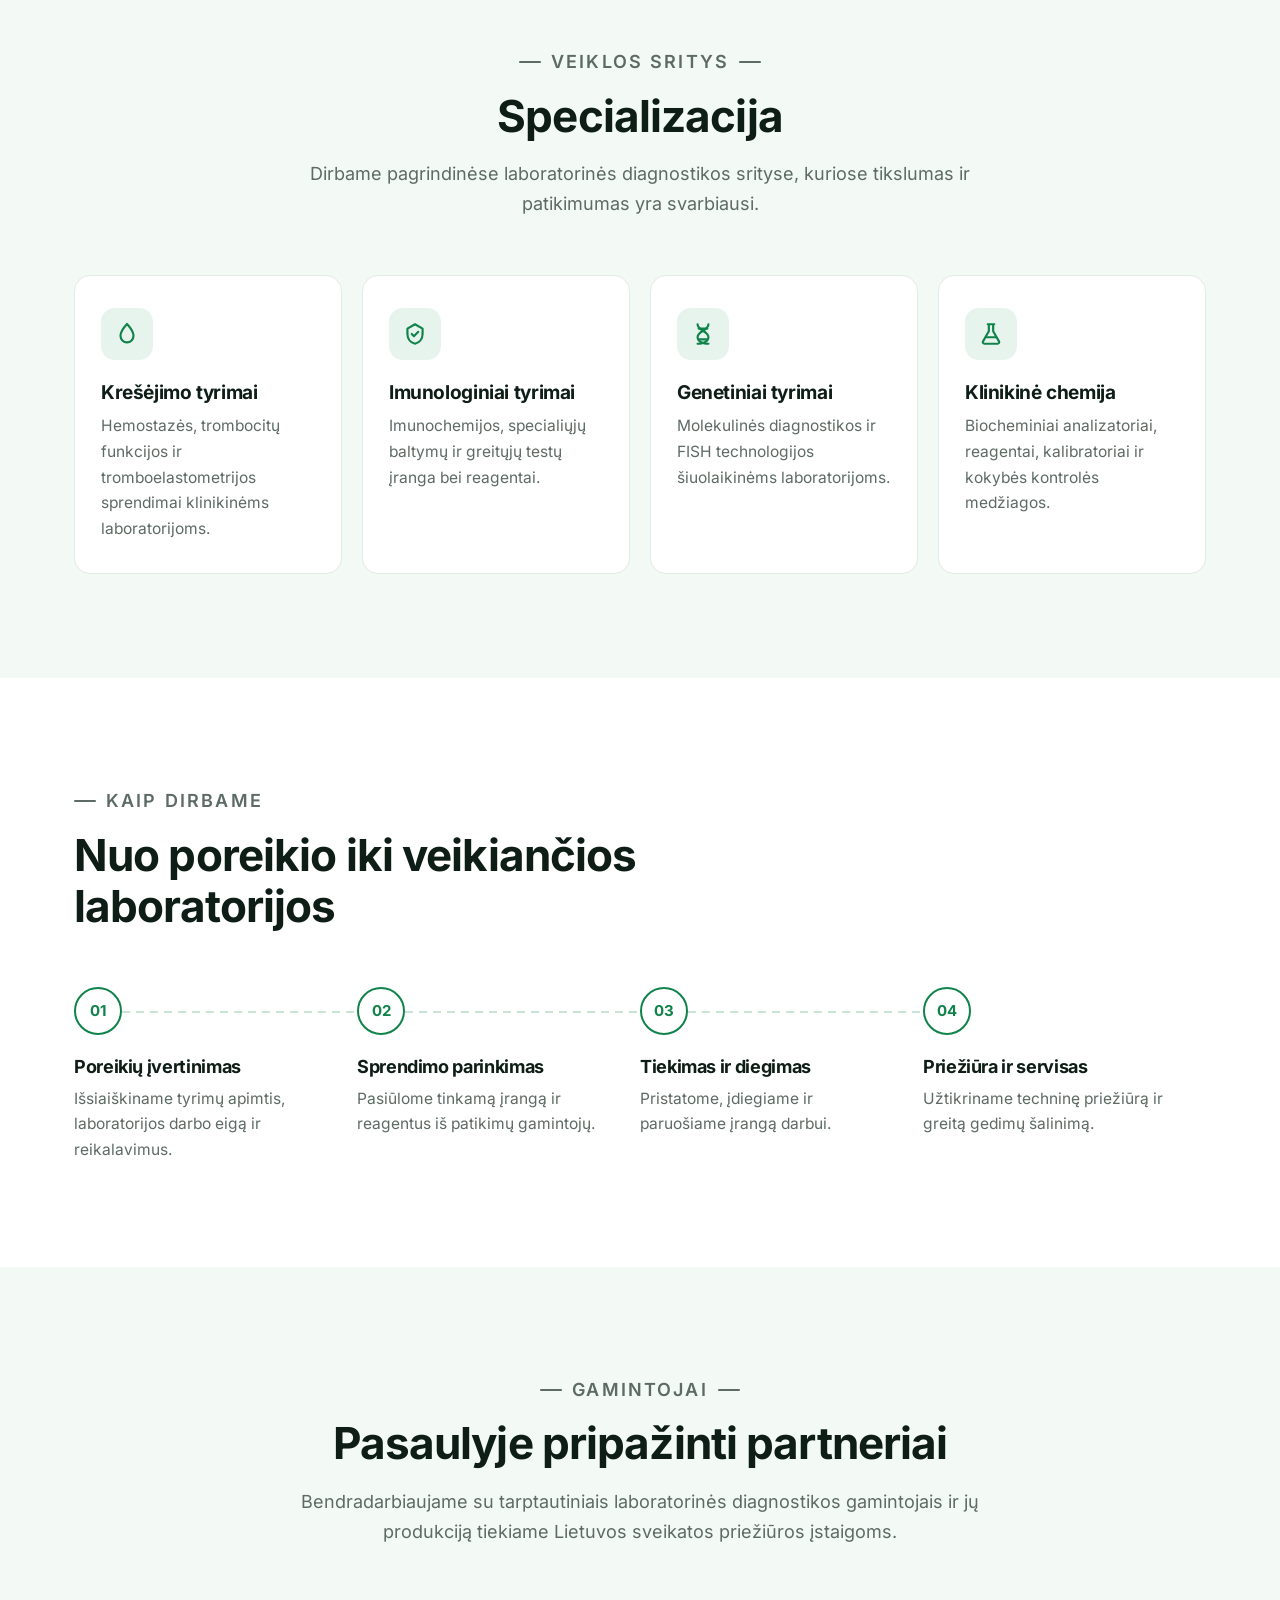
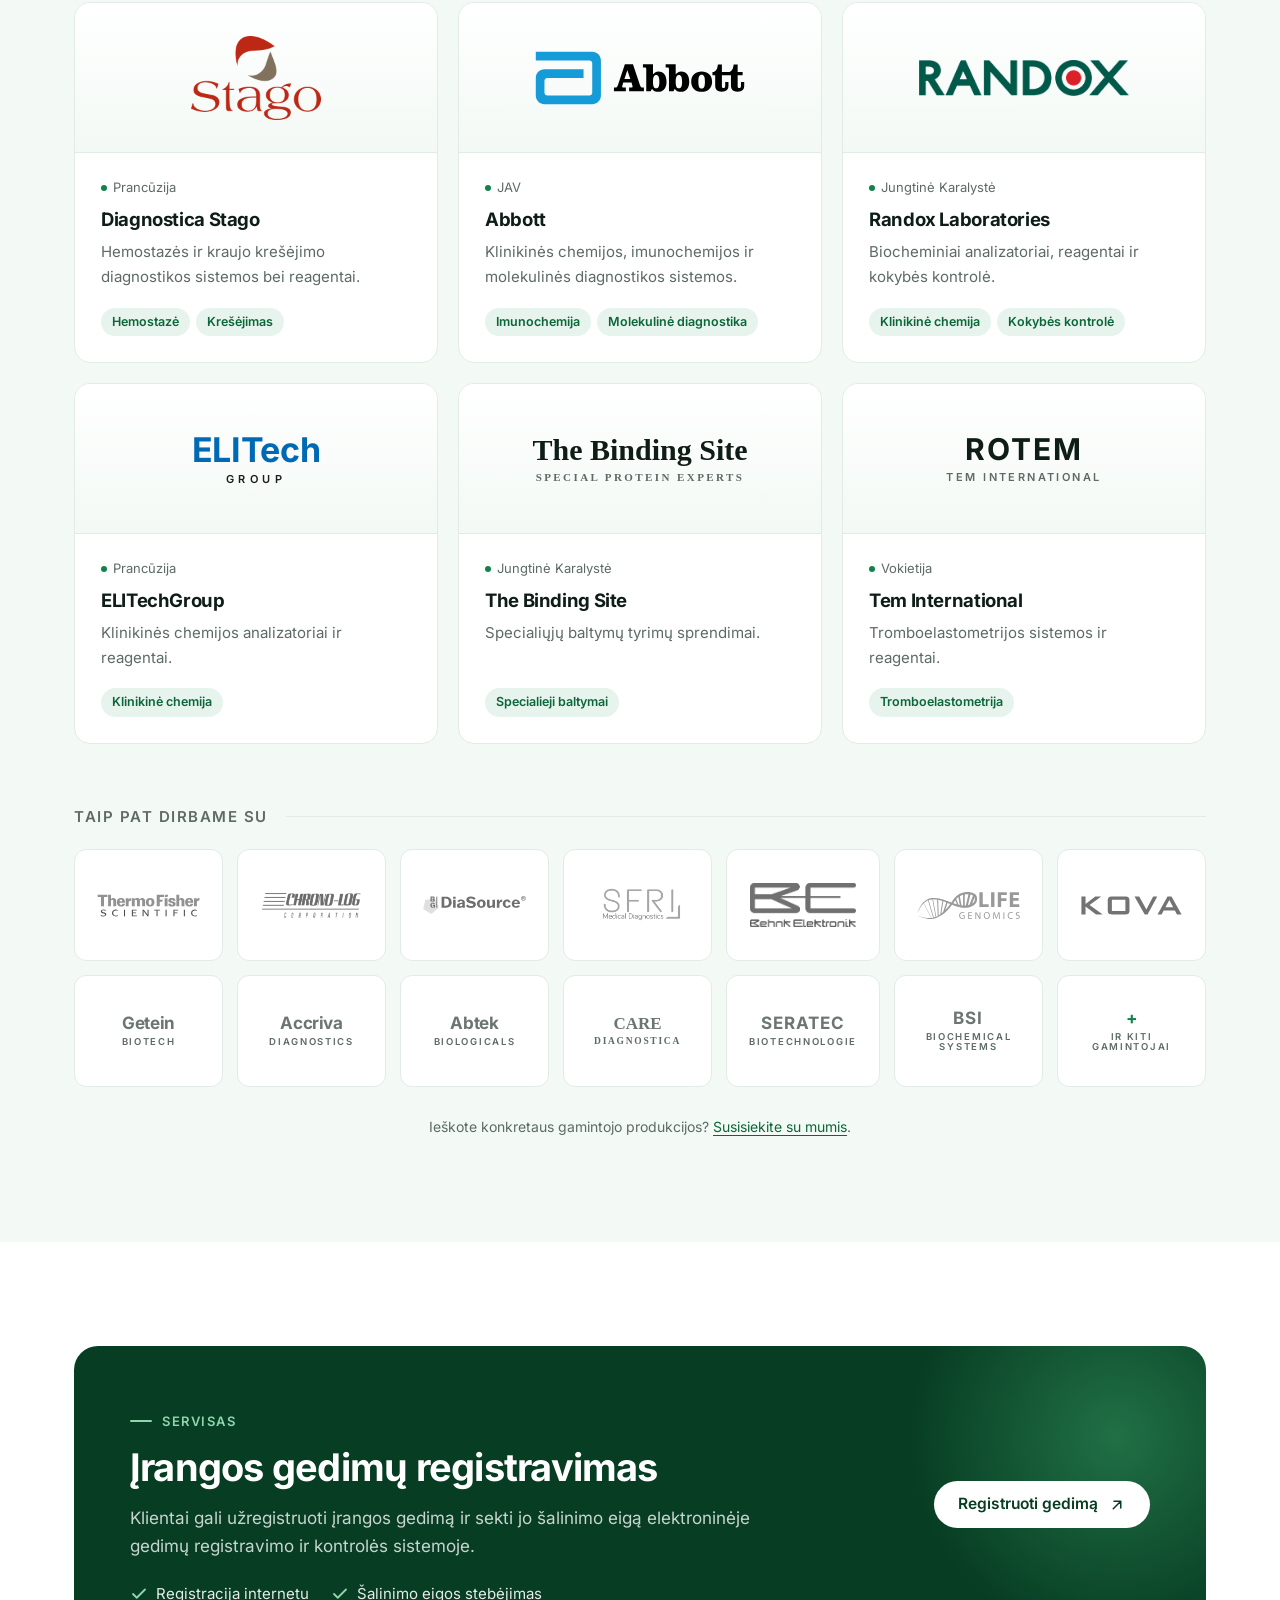
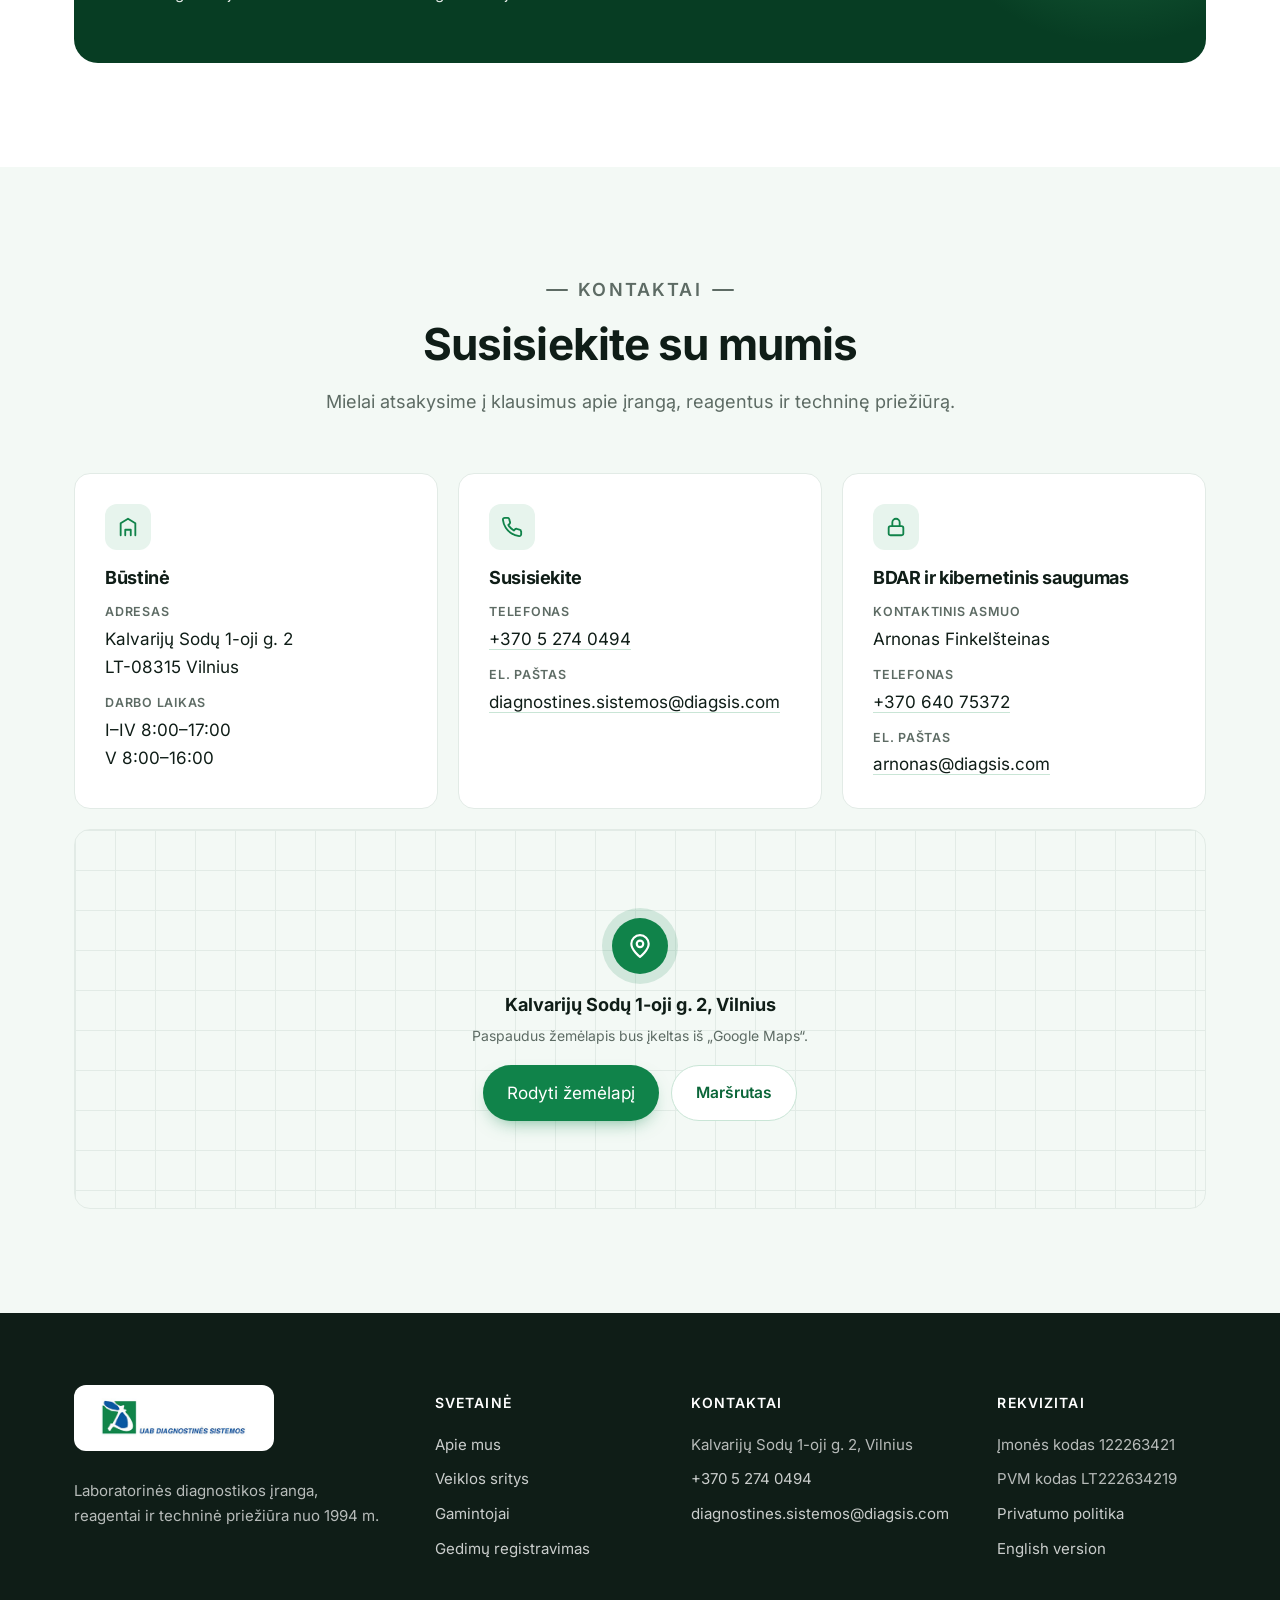
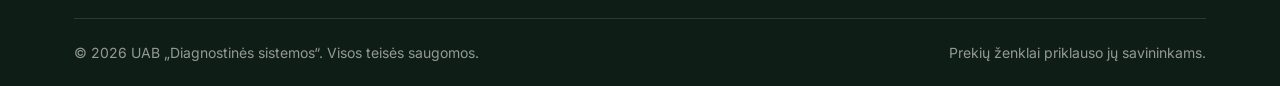
==== commit e4f1d09f: "Meniu: nuoroda į laboratorinį gidą visuose puslapiuose Co-Authored-By: Claude Opus 5 <noreply@anthro" ====
--- a/index.html
+++ b/index.html
@@ -5,8 +5,6 @@
   <meta name="viewport" content="width=device-width, initial-scale=1">
   <title>UAB „Diagnostinės sistemos“ – pažangios laboratorinės medicinos technologijos</title>
   <meta name="description" content="Nuo 1994 m. tiekiame laboratorinės diagnostikos įrangą, reagentus ir techninę priežiūrą. Krešėjimo, imunologiniai, genetiniai ir kiti tyrimai. Stago, Abbott, Randox ir kitų gamintojų partneris Lietuvoje.">
-  <!-- Peržiūros versija: pašalinti šią eilutę, kai svetainė bus patvirtinta -->
-  <meta name="robots" content="noindex, nofollow">
   <meta name="theme-color" content="#10834a">
   <link rel="canonical" href="https://diagsis.com/">
   <link rel="alternate" hreflang="lt" href="https://diagsis.com/">
@@ -68,6 +66,7 @@
         <li><a href="#sritys">Veiklos sritys</a></li>
         <li><a href="#gamintojai">Gamintojai</a></li>
         <li><a href="#gedimai">Servisas</a></li>
+        <li><a href="gidas.html">Laboratorijai</a></li>
         <li><a href="#kontaktai">Kontaktai</a></li>
         <li class="lang"><a href="en.html" hreflang="en" lang="en" aria-label="English version">EN</a></li>
         <li class="cta-link"><a href="#kontaktai">Susisiekti</a></li>
--- a/css/style.css
+++ b/css/style.css
@@ -391,4 +391,3 @@
 .legal th, .legal td { text-align: left; vertical-align: top; padding: 12px 14px; border-bottom: 1px solid var(--line); }
 .legal th { background: var(--green-tint); color: var(--ink); font-weight: 600; }
 .legal tr:last-child td { border-bottom: 0; }
-.legal mark.todo { background: #fff1b8; color: #6b4e00; font-size: .8em; font-weight: 700; padding: 1px 6px; border-radius: 4px; }
